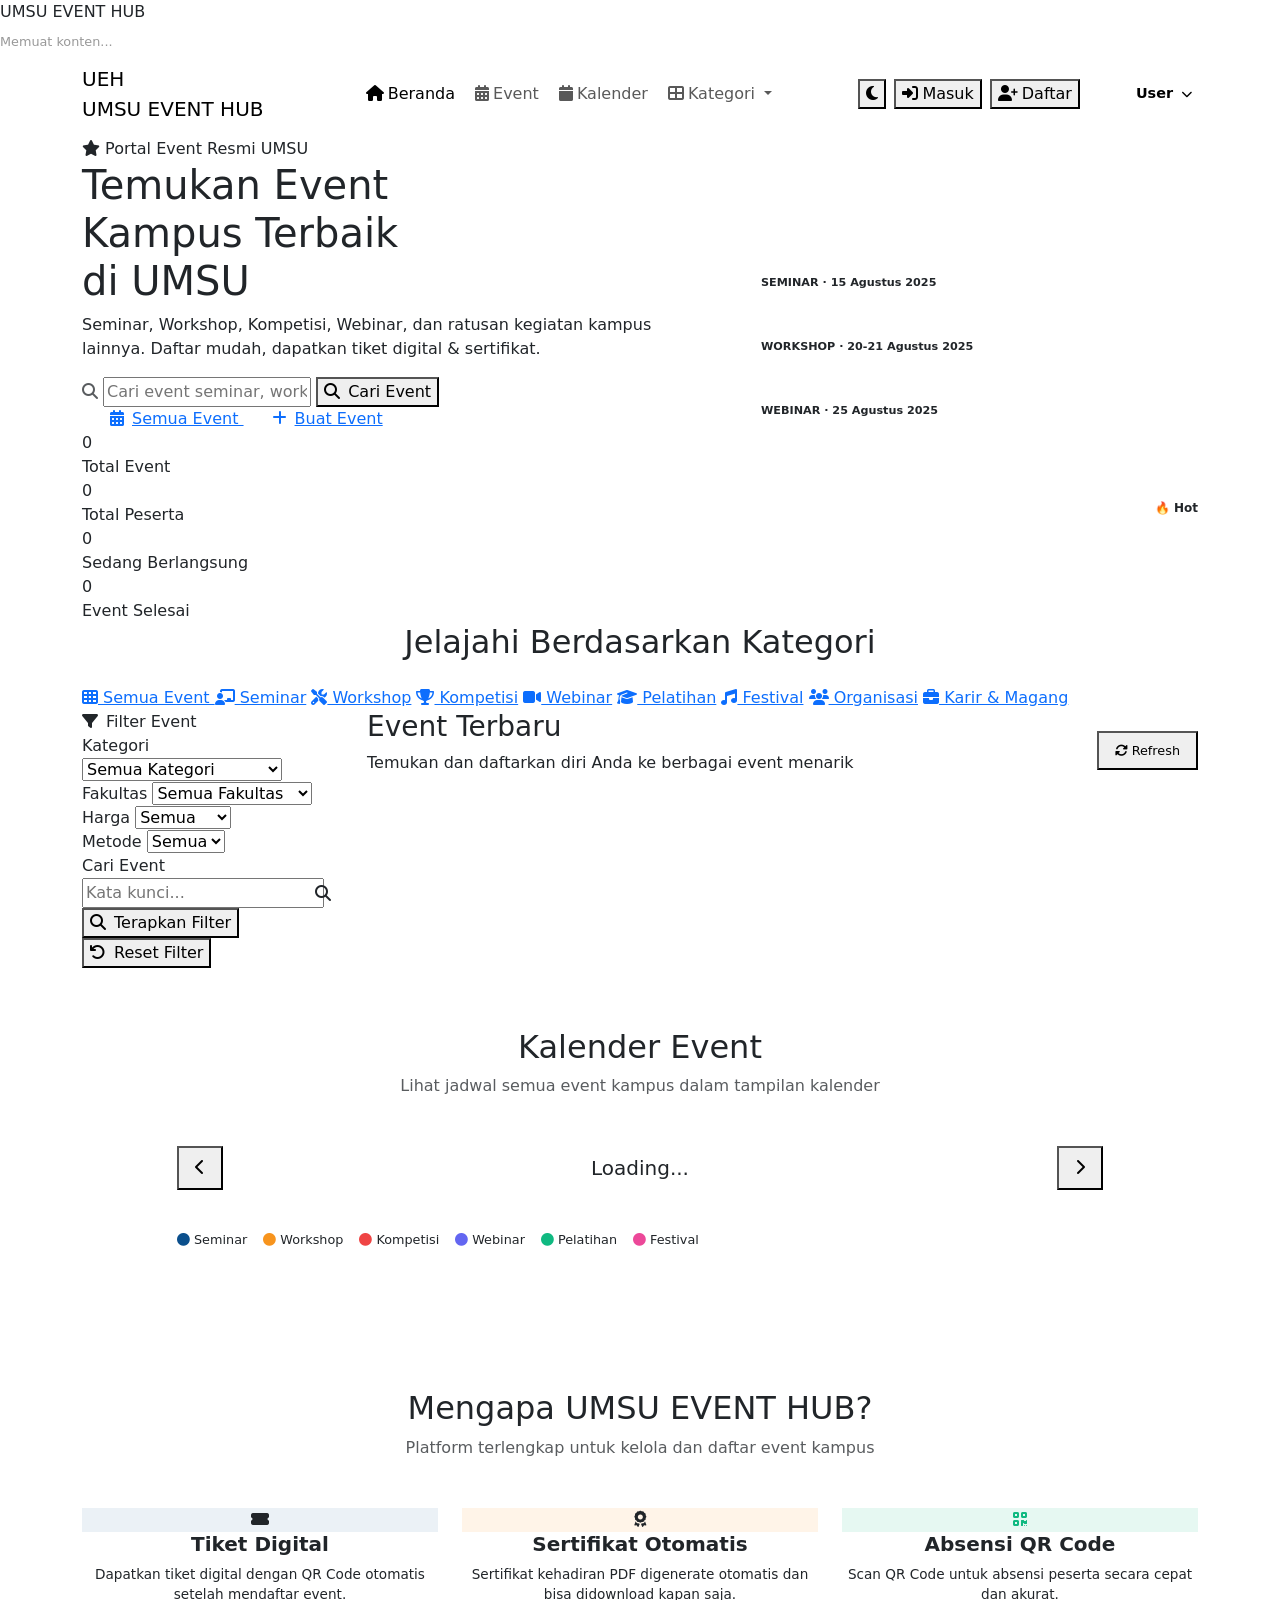
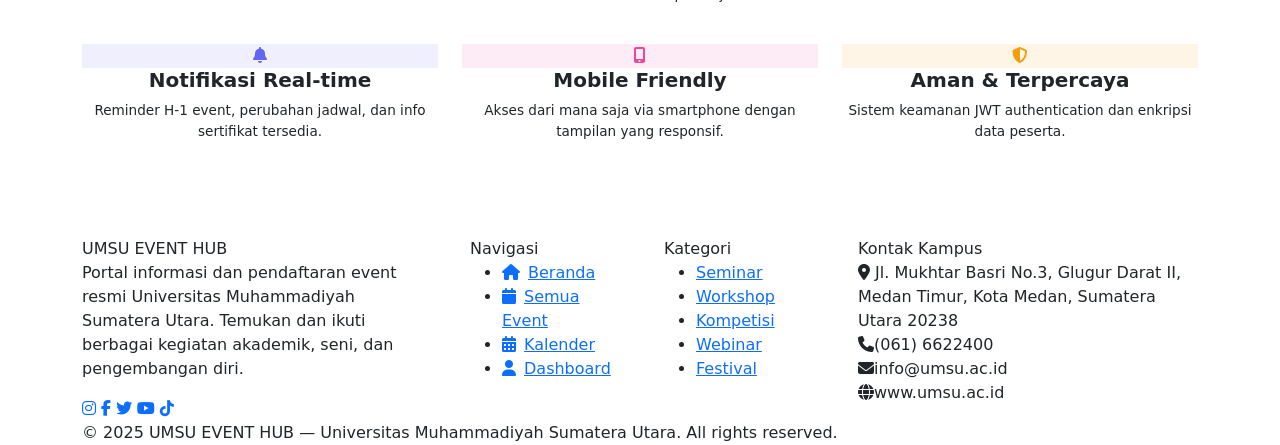
==== index.html @ 9f2eb6a7 "Add files via upload" ====
<!DOCTYPE html>
<html lang="id" data-theme="light">
<head>
  <meta charset="UTF-8">
  <meta name="viewport" content="width=device-width, initial-scale=1.0">
  <title>UMSU EVENT HUB - Portal Informasi Event Kampus UMSU</title>
  <meta name="description" content="Portal informasi dan pendaftaran event kampus Universitas Muhammadiyah Sumatera Utara. Seminar, Workshop, Kompetisi, Webinar, Pelatihan, Festival dan lebih banyak lagi.">
  <meta name="keywords" content="UMSU, event kampus, seminar, workshop, kompetisi, webinar, Medan, Sumatera Utara">
  <meta property="og:title" content="UMSU EVENT HUB">
  <meta property="og:description" content="Portal informasi dan pendaftaran event kampus UMSU">
  <meta property="og:type" content="website">
  
  <!-- Preconnect -->
  <link rel="preconnect" href="https://fonts.googleapis.com">
  <link rel="preconnect" href="https://fonts.gstatic.com" crossorigin>
  <link href="https://fonts.googleapis.com/css2?family=Poppins:wght@300;400;500;600;700;800&display=swap" rel="stylesheet">
  
  <!-- Libraries -->
  <link href="https://cdn.jsdelivr.net/npm/bootstrap@5.3.0/dist/css/bootstrap.min.css" rel="stylesheet">
  <link rel="stylesheet" href="https://cdnjs.cloudflare.com/ajax/libs/font-awesome/6.4.0/css/all.min.css">
  <link href="https://unpkg.com/aos@2.3.1/dist/aos.css" rel="stylesheet">
  
  <!-- Custom CSS -->
  <link rel="stylesheet" href="css/style.css">
</head>
<body>

<!-- Page Loader -->
<div id="page-loader">
  <div class="loader-logo">UMSU <span>EVENT</span> HUB</div>
  <div class="loader-bar"></div>
  <div style="font-size:0.8rem;color:#999;margin-top:8px">Memuat konten...</div>
</div>

<!-- Toast Container -->
<div class="toast-container" id="toast-container"></div>

<!-- ── NAVBAR ──────────────────────────────── -->
<nav class="navbar navbar-expand-lg bg-white">
  <div class="container">
    <a class="navbar-brand" href="index.html">
      <div class="brand-logo">UEH</div>
      <span class="brand-text">UMSU <span>EVENT</span> HUB</span>
    </a>
    
    <button class="navbar-toggler border-0" type="button" data-bs-toggle="collapse" data-bs-target="#navbarMain">
      <i class="fas fa-bars text-navy"></i>
    </button>
    
    <div class="collapse navbar-collapse" id="navbarMain">
      <ul class="navbar-nav mx-auto gap-1">
        <li class="nav-item"><a class="nav-link active" href="index.html"><i class="fas fa-home me-1"></i>Beranda</a></li>
        <li class="nav-item"><a class="nav-link" href="#events-section"><i class="fas fa-calendar-alt me-1"></i>Event</a></li>
        <li class="nav-item"><a class="nav-link" href="#calendar-section"><i class="fas fa-calendar me-1"></i>Kalender</a></li>
        <li class="nav-item dropdown">
          <a class="nav-link dropdown-toggle" href="#" data-bs-toggle="dropdown">
            <i class="fas fa-th-large me-1"></i>Kategori
          </a>
          <ul class="dropdown-menu border-0 shadow-lg" style="border-radius:12px;padding:8px">
            <li><a class="dropdown-item" href="#" onclick="filterByCategory('seminar');return false"><i class="fas fa-chalkboard-teacher me-2 text-navy"></i>Seminar</a></li>
            <li><a class="dropdown-item" href="#" onclick="filterByCategory('workshop');return false"><i class="fas fa-tools me-2 text-orange"></i>Workshop</a></li>
            <li><a class="dropdown-item" href="#" onclick="filterByCategory('kompetisi');return false"><i class="fas fa-trophy me-2 text-danger"></i>Kompetisi</a></li>
            <li><a class="dropdown-item" href="#" onclick="filterByCategory('webinar');return false"><i class="fas fa-video me-2" style="color:#6366f1"></i>Webinar</a></li>
            <li><a class="dropdown-item" href="#" onclick="filterByCategory('pelatihan');return false"><i class="fas fa-graduation-cap me-2 text-success"></i>Pelatihan</a></li>
            <li><a class="dropdown-item" href="#" onclick="filterByCategory('festival');return false"><i class="fas fa-music me-2" style="color:#ec4899"></i>Festival</a></li>
          </ul>
        </li>
      </ul>
      
      <div class="d-flex align-items-center gap-2">
        <!-- Theme Toggle -->
        <button class="theme-toggle" onclick="toggleDarkMode()" title="Toggle Dark Mode">
          <i class="fas fa-moon"></i>
        </button>
        
        <!-- Auth Buttons -->
        <div id="auth-buttons" class="d-flex gap-2">
          <button class="btn-nav-login" id="btn-login-nav" data-bs-toggle="modal" data-bs-target="#loginModal">
            <i class="fas fa-sign-in-alt me-1"></i>Masuk
          </button>
          <button class="btn-nav-register" data-bs-toggle="modal" data-bs-target="#registerModal">
            <i class="fas fa-user-plus me-1"></i>Daftar
          </button>
        </div>
        
        <!-- User Menu -->
        <div id="user-menu" style="display:none" class="d-flex align-items-center gap-2">
          <div class="dropdown">
            <button class="d-flex align-items-center gap-2 border-0 bg-transparent" data-bs-toggle="dropdown" style="cursor:pointer">
              <div style="width:34px;height:34px;border-radius:50%;background:linear-gradient(135deg,var(--navy),var(--orange));color:white;display:flex;align-items:center;justify-content:center;font-weight:700;font-size:0.85rem" id="nav-user-avatar">A</div>
              <span style="font-weight:600;font-size:0.9rem;color:var(--gray-800)" id="nav-user-name">User</span>
              <i class="fas fa-chevron-down" style="font-size:0.7rem;color:var(--gray-400)"></i>
            </button>
            <ul class="dropdown-menu dropdown-menu-end border-0 shadow-lg" style="border-radius:12px;padding:8px;min-width:180px">
              <li><a class="dropdown-item" id="nav-dashboard-link" href="dashboard.html"><i class="fas fa-tachometer-alt me-2 text-navy"></i>Dashboard Saya</a></li>
              <li><a class="dropdown-item" href="dashboard.html#tickets"><i class="fas fa-ticket-alt me-2 text-orange"></i>Tiket Saya</a></li>
              <li><a class="dropdown-item" href="dashboard.html#certificates"><i class="fas fa-award me-2 text-success"></i>Sertifikat</a></li>
              <li><hr class="dropdown-divider"></li>
              <li><a class="dropdown-item text-danger" href="#" onclick="handleLogout();return false"><i class="fas fa-sign-out-alt me-2"></i>Logout</a></li>
            </ul>
          </div>
        </div>
      </div>
    </div>
  </div>
</nav>

<!-- ── HERO SECTION ────────────────────────── -->
<section class="hero-section">
  <div class="hero-shapes">
    <div class="shape shape-1"></div>
    <div class="shape shape-2"></div>
  </div>
  
  <div class="container">
    <div class="row align-items-center g-5">
      <div class="col-lg-7 hero-content" data-aos="fade-right">
        <div class="hero-badge">
          <i class="fas fa-star"></i> Portal Event Resmi UMSU
        </div>
        <h1 class="hero-title">
          Temukan Event<br>Kampus <span class="highlight">Terbaik</span><br>di UMSU
        </h1>
        <p class="hero-subtitle">
          Seminar, Workshop, Kompetisi, Webinar, dan ratusan kegiatan kampus lainnya. 
          Daftar mudah, dapatkan tiket digital & sertifikat.
        </p>
        
        <!-- Search Bar -->
        <div class="search-hero">
          <i class="fas fa-search text-muted"></i>
          <input type="text" id="hero-search-input" placeholder="Cari event seminar, workshop, kompetisi...">
          <button id="hero-search-btn"><i class="fas fa-search me-2"></i>Cari Event</button>
        </div>
        
        <div class="hero-cta">
          <a href="#events-section" class="btn-orange" style="border-radius:50px;padding:12px 28px">
            <i class="fas fa-calendar-alt me-2"></i>Semua Event
          </a>
          <a href="#" class="btn-hero-outline" data-bs-toggle="modal" data-bs-target="#registerModal">
            <i class="fas fa-plus me-2"></i>Buat Event
          </a>
        </div>

        <!-- Stats -->
        <div class="hero-stats">
          <div class="stat-item">
            <div class="stat-num" id="stat-total">0</div>
            <div class="stat-label">Total Event</div>
          </div>
          <div class="stat-item">
            <div class="stat-num" id="stat-peserta">0</div>
            <div class="stat-label">Total Peserta</div>
          </div>
          <div class="stat-item">
            <div class="stat-num" id="stat-berlangsung">0</div>
            <div class="stat-label">Sedang Berlangsung</div>
          </div>
          <div class="stat-item">
            <div class="stat-num" id="stat-selesai">0</div>
            <div class="stat-label">Event Selesai</div>
          </div>
        </div>
      </div>
      
      <div class="col-lg-5" data-aos="fade-left" data-aos-delay="200">
        <div class="hero-visual">
          <div class="hero-card">
            <div style="font-size:0.8rem;font-weight:700;color:rgba(255,255,255,0.6);text-transform:uppercase;letter-spacing:1px;margin-bottom:12px">
              <i class="fas fa-bolt me-2" style="color:var(--orange)"></i>Event Terbaru
            </div>
            <div class="hero-event-preview" onclick="openEventDetail(1)">
              <div style="font-size:0.7rem;color:var(--orange-light);font-weight:700">SEMINAR · 15 Agustus 2025</div>
              <div style="font-size:0.9rem;font-weight:700;color:white;margin:4px 0">Seminar Nasional Kecerdasan Buatan</div>
              <div style="font-size:0.75rem;color:rgba(255,255,255,0.5)"><i class="fas fa-map-marker-alt me-1"></i>Aula Rektorat UMSU · GRATIS</div>
            </div>
            <div class="hero-event-preview" onclick="openEventDetail(2)">
              <div style="font-size:0.7rem;color:var(--orange-light);font-weight:700">WORKSHOP · 20-21 Agustus 2025</div>
              <div style="font-size:0.9rem;font-weight:700;color:white;margin:4px 0">Workshop Full Stack Web Development</div>
              <div style="font-size:0.75rem;color:rgba(255,255,255,0.5)"><i class="fas fa-map-marker-alt me-1"></i>Lab Komputer Teknik · Rp 150.000</div>
            </div>
            <div class="hero-event-preview" onclick="openEventDetail(3)">
              <div style="font-size:0.7rem;color:var(--orange-light);font-weight:700">WEBINAR · 25 Agustus 2025</div>
              <div style="font-size:0.9rem;font-weight:700;color:white;margin:4px 0">Webinar Peluang Karir di Era Digital</div>
              <div style="font-size:0.75rem;color:rgba(255,255,255,0.5)"><i class="fas fa-wifi me-1"></i>Online via Zoom · GRATIS</div>
            </div>
            <div style="margin-top:16px;padding-top:14px;border-top:1px solid rgba(255,255,255,0.1);display:flex;justify-content:space-between;align-items:center">
              <span style="font-size:0.75rem;color:rgba(255,255,255,0.5)">247 peserta mendaftar minggu ini</span>
              <span style="font-size:0.75rem;color:var(--orange);font-weight:700">🔥 Hot</span>
            </div>
          </div>
        </div>
      </div>
    </div>
  </div>
</section>

<!-- ── CATEGORY PILLS ──────────────────────── -->
<section class="category-section">
  <div class="container">
    <div class="text-center mb-4" data-aos="fade-up">
      <h2 class="section-title">Jelajahi Berdasarkan <span>Kategori</span></h2>
    </div>
    <div class="category-pills" data-aos="fade-up" data-aos-delay="100">
      <a href="#" class="cat-pill active" onclick="filterByCategory('');this.parentElement.querySelectorAll('.cat-pill').forEach(p=>p.classList.remove('active'));this.classList.add('active');return false">
        <i class="fas fa-th"></i> Semua Event
      </a>
      <a href="#" class="cat-pill" onclick="filterByCategory('seminar');return false"><i class="fas fa-chalkboard-teacher"></i> Seminar</a>
      <a href="#" class="cat-pill" onclick="filterByCategory('workshop');return false"><i class="fas fa-tools"></i> Workshop</a>
      <a href="#" class="cat-pill" onclick="filterByCategory('kompetisi');return false"><i class="fas fa-trophy"></i> Kompetisi</a>
      <a href="#" class="cat-pill" onclick="filterByCategory('webinar');return false"><i class="fas fa-video"></i> Webinar</a>
      <a href="#" class="cat-pill" onclick="filterByCategory('pelatihan');return false"><i class="fas fa-graduation-cap"></i> Pelatihan</a>
      <a href="#" class="cat-pill" onclick="filterByCategory('festival');return false"><i class="fas fa-music"></i> Festival</a>
      <a href="#" class="cat-pill" onclick="filterByCategory('organisasi');return false"><i class="fas fa-users"></i> Organisasi</a>
      <a href="#" class="cat-pill" onclick="filterByCategory('karir');return false"><i class="fas fa-briefcase"></i> Karir & Magang</a>
    </div>
  </div>
</section>

<!-- ── EVENTS SECTION ──────────────────────── -->
<section class="events-section" id="events-section">
  <div class="container">
    <div class="row g-4">
      <!-- Sidebar Filter -->
      <div class="col-lg-3">
        <div class="filter-panel" data-aos="fade-right">
          <div class="filter-title"><i class="fas fa-filter me-2"></i>Filter Event</div>
          
          <div class="filter-group">
            <label>Kategori</label>
            <select id="filter-category">
              <option value="">Semua Kategori</option>
              <option value="seminar">Seminar</option>
              <option value="workshop">Workshop</option>
              <option value="kompetisi">Kompetisi</option>
              <option value="webinar">Webinar</option>
              <option value="pelatihan">Pelatihan</option>
              <option value="festival">Festival</option>
              <option value="organisasi">Organisasi Mahasiswa</option>
              <option value="karir">Karir & Magang</option>
            </select>
          </div>
          
          <div class="filter-group">
            <label>Fakultas</label>
            <select id="filter-faculty">
              <option value="">Semua Fakultas</option>
              <option value="Teknik">Teknik</option>
              <option value="Ekonomi">Ekonomi & Bisnis</option>
              <option value="Hukum">Hukum</option>
              <option value="FISIP">FISIP</option>
              <option value="FAI">FAI</option>
              <option value="Pertanian">Pertanian</option>
              <option value="Kedokteran">Kedokteran</option>
              <option value="Semua Fakultas">Semua Fakultas</option>
            </select>
          </div>
          
          <div class="filter-group">
            <label>Harga</label>
            <select id="filter-price">
              <option value="">Semua</option>
              <option value="free">Gratis</option>
              <option value="paid">Berbayar</option>
            </select>
          </div>
          
          <div class="filter-group">
            <label>Metode</label>
            <select id="filter-online">
              <option value="">Semua</option>
              <option value="0">Offline</option>
              <option value="1">Online</option>
            </select>
          </div>
          
          <div class="filter-group">
            <label>Cari Event</label>
            <div style="position:relative">
              <input type="text" id="search-input" class="form-control-custom" placeholder="Kata kunci..." style="padding-right:36px">
              <i class="fas fa-search" style="position:absolute;right:12px;top:50%;transform:translateY(-50%);color:var(--gray-400)"></i>
            </div>
          </div>
          
          <button class="btn-filter-apply" onclick="applyFilters()">
            <i class="fas fa-search me-2"></i>Terapkan Filter
          </button>
          <button class="btn-filter-reset" onclick="resetFilters()">
            <i class="fas fa-undo me-2"></i>Reset Filter
          </button>
        </div>
      </div>
      
      <!-- Events Grid -->
      <div class="col-lg-9">
        <div class="d-flex justify-content-between align-items-center mb-4">
          <div>
            <h3 class="section-title">Event <span>Terbaru</span></h3>
            <p class="section-subtitle">Temukan dan daftarkan diri Anda ke berbagai event menarik</p>
          </div>
          <div class="d-flex gap-2">
            <button class="btn-navy" style="padding:8px 16px;font-size:0.8rem" onclick="loadEvents()">
              <i class="fas fa-sync-alt me-1"></i>Refresh
            </button>
          </div>
        </div>
        
        <!-- Loading -->
        <div id="events-loading" style="display:none;text-align:center;padding:40px">
          <i class="fas fa-spinner fa-spin fa-2x text-navy"></i>
          <p class="mt-2 text-muted">Memuat event...</p>
        </div>
        
        <!-- Empty State -->
        <div id="events-empty" style="display:none;text-align:center;padding:60px 20px">
          <i class="fas fa-calendar-times fa-3x text-muted mb-3"></i>
          <h5 class="text-muted">Tidak ada event ditemukan</h5>
          <p class="text-muted">Coba ubah filter atau kata kunci pencarian Anda</p>
          <button class="btn-orange" onclick="resetFilters()">Reset Filter</button>
        </div>
        
        <!-- Grid -->
        <div class="row" id="events-grid"></div>
      </div>
    </div>
  </div>
</section>

<!-- ── CALENDAR SECTION ────────────────────── -->
<section class="calendar-section" id="calendar-section" style="background:var(--white);padding:60px 0">
  <div class="container">
    <div class="text-center mb-5" data-aos="fade-up">
      <h2 class="section-title">Kalender <span>Event</span></h2>
      <p class="text-muted">Lihat jadwal semua event kampus dalam tampilan kalender</p>
    </div>
    
    <div class="row justify-content-center" data-aos="fade-up">
      <div class="col-lg-10">
        <div class="dash-card">
          <!-- Calendar Header -->
          <div class="d-flex justify-content-between align-items-center mb-4">
            <button class="btn-navy" style="padding:8px 16px" onclick="calMonth--;if(calMonth<0){calMonth=11;calYear--;}renderCalendar()">
              <i class="fas fa-chevron-left"></i>
            </button>
            <h5 class="mb-0 fw-700 text-navy" id="calendar-month-title">Loading...</h5>
            <button class="btn-navy" style="padding:8px 16px" onclick="calMonth++;if(calMonth>11){calMonth=0;calYear++;}renderCalendar()">
              <i class="fas fa-chevron-right"></i>
            </button>
          </div>
          <div class="calendar-grid" id="calendar-grid"></div>
          
          <!-- Legend -->
          <div class="d-flex gap-3 flex-wrap mt-4 pt-3" style="border-top:1px solid var(--gray-200)">
            <span style="font-size:0.8rem;color:var(--gray-400)"><i class="fas fa-circle me-1" style="color:#0B4F8C"></i>Seminar</span>
            <span style="font-size:0.8rem;color:var(--gray-400)"><i class="fas fa-circle me-1" style="color:#F7941D"></i>Workshop</span>
            <span style="font-size:0.8rem;color:var(--gray-400)"><i class="fas fa-circle me-1" style="color:#ef4444"></i>Kompetisi</span>
            <span style="font-size:0.8rem;color:var(--gray-400)"><i class="fas fa-circle me-1" style="color:#6366f1"></i>Webinar</span>
            <span style="font-size:0.8rem;color:var(--gray-400)"><i class="fas fa-circle me-1" style="color:#10b981"></i>Pelatihan</span>
            <span style="font-size:0.8rem;color:var(--gray-400)"><i class="fas fa-circle me-1" style="color:#ec4899"></i>Festival</span>
          </div>
        </div>
      </div>
    </div>
  </div>
</section>

<!-- ── WHY UMSU EVENT HUB ──────────────────── -->
<section style="padding:80px 0;background:var(--off-white)">
  <div class="container">
    <div class="text-center mb-5" data-aos="fade-up">
      <h2 class="section-title">Mengapa <span>UMSU EVENT HUB</span>?</h2>
      <p class="text-muted">Platform terlengkap untuk kelola dan daftar event kampus</p>
    </div>
    <div class="row g-4">
      <div class="col-lg-4 col-md-6" data-aos="fade-up" data-aos-delay="0">
        <div class="stat-card text-center">
          <div class="icon" style="background:rgba(11,79,140,0.08);color:var(--navy)"><i class="fas fa-ticket-alt"></i></div>
          <h5 style="font-weight:700;color:var(--navy)">Tiket Digital</h5>
          <p style="font-size:0.85rem;color:var(--gray-400)">Dapatkan tiket digital dengan QR Code otomatis setelah mendaftar event.</p>
        </div>
      </div>
      <div class="col-lg-4 col-md-6" data-aos="fade-up" data-aos-delay="100">
        <div class="stat-card text-center">
          <div class="icon" style="background:rgba(247,148,29,0.1);color:var(--orange)"><i class="fas fa-award"></i></div>
          <h5 style="font-weight:700;color:var(--navy)">Sertifikat Otomatis</h5>
          <p style="font-size:0.85rem;color:var(--gray-400)">Sertifikat kehadiran PDF digenerate otomatis dan bisa didownload kapan saja.</p>
        </div>
      </div>
      <div class="col-lg-4 col-md-6" data-aos="fade-up" data-aos-delay="200">
        <div class="stat-card text-center">
          <div class="icon" style="background:rgba(16,185,129,0.1);color:#10b981"><i class="fas fa-qrcode"></i></div>
          <h5 style="font-weight:700;color:var(--navy)">Absensi QR Code</h5>
          <p style="font-size:0.85rem;color:var(--gray-400)">Scan QR Code untuk absensi peserta secara cepat dan akurat.</p>
        </div>
      </div>
      <div class="col-lg-4 col-md-6" data-aos="fade-up" data-aos-delay="0">
        <div class="stat-card text-center">
          <div class="icon" style="background:rgba(99,102,241,0.1);color:#6366f1"><i class="fas fa-bell"></i></div>
          <h5 style="font-weight:700;color:var(--navy)">Notifikasi Real-time</h5>
          <p style="font-size:0.85rem;color:var(--gray-400)">Reminder H-1 event, perubahan jadwal, dan info sertifikat tersedia.</p>
        </div>
      </div>
      <div class="col-lg-4 col-md-6" data-aos="fade-up" data-aos-delay="100">
        <div class="stat-card text-center">
          <div class="icon" style="background:rgba(236,72,153,0.1);color:#ec4899"><i class="fas fa-mobile-alt"></i></div>
          <h5 style="font-weight:700;color:var(--navy)">Mobile Friendly</h5>
          <p style="font-size:0.85rem;color:var(--gray-400)">Akses dari mana saja via smartphone dengan tampilan yang responsif.</p>
        </div>
      </div>
      <div class="col-lg-4 col-md-6" data-aos="fade-up" data-aos-delay="200">
        <div class="stat-card text-center">
          <div class="icon" style="background:rgba(245,158,11,0.1);color:#f59e0b"><i class="fas fa-shield-alt"></i></div>
          <h5 style="font-weight:700;color:var(--navy)">Aman & Terpercaya</h5>
          <p style="font-size:0.85rem;color:var(--gray-400)">Sistem keamanan JWT authentication dan enkripsi data peserta.</p>
        </div>
      </div>
    </div>
  </div>
</section>

<!-- ── FOOTER ──────────────────────────────── -->
<footer>
  <div class="container">
    <div class="row g-5">
      <div class="col-lg-4">
        <div class="footer-brand">UMSU <span>EVENT</span> HUB</div>
        <p class="footer-desc">Portal informasi dan pendaftaran event resmi Universitas Muhammadiyah Sumatera Utara. Temukan dan ikuti berbagai kegiatan akademik, seni, dan pengembangan diri.</p>
        <div class="footer-socials">
          <a href="#" class="footer-social-btn"><i class="fab fa-instagram"></i></a>
          <a href="#" class="footer-social-btn"><i class="fab fa-facebook-f"></i></a>
          <a href="#" class="footer-social-btn"><i class="fab fa-twitter"></i></a>
          <a href="#" class="footer-social-btn"><i class="fab fa-youtube"></i></a>
          <a href="#" class="footer-social-btn"><i class="fab fa-tiktok"></i></a>
        </div>
      </div>
      <div class="col-lg-2 col-md-4">
        <div class="footer-title">Navigasi</div>
        <ul class="footer-links">
          <li><a href="index.html"><i class="fas fa-home me-2"></i>Beranda</a></li>
          <li><a href="#events-section"><i class="fas fa-calendar me-2"></i>Semua Event</a></li>
          <li><a href="#calendar-section"><i class="fas fa-calendar-alt me-2"></i>Kalender</a></li>
          <li><a href="dashboard.html"><i class="fas fa-user me-2"></i>Dashboard</a></li>
        </ul>
      </div>
      <div class="col-lg-2 col-md-4">
        <div class="footer-title">Kategori</div>
        <ul class="footer-links">
          <li><a href="#" onclick="filterByCategory('seminar');return false">Seminar</a></li>
          <li><a href="#" onclick="filterByCategory('workshop');return false">Workshop</a></li>
          <li><a href="#" onclick="filterByCategory('kompetisi');return false">Kompetisi</a></li>
          <li><a href="#" onclick="filterByCategory('webinar');return false">Webinar</a></li>
          <li><a href="#" onclick="filterByCategory('festival');return false">Festival</a></li>
        </ul>
      </div>
      <div class="col-lg-4 col-md-4">
        <div class="footer-title">Kontak Kampus</div>
        <div class="footer-contact">
          <div class="footer-contact-item">
            <i class="fas fa-map-marker-alt"></i>
            <span>Jl. Mukhtar Basri No.3, Glugur Darat II, Medan Timur, Kota Medan, Sumatera Utara 20238</span>
          </div>
          <div class="footer-contact-item">
            <i class="fas fa-phone"></i><span>(061) 6622400</span>
          </div>
          <div class="footer-contact-item">
            <i class="fas fa-envelope"></i><span>info@umsu.ac.id</span>
          </div>
          <div class="footer-contact-item">
            <i class="fas fa-globe"></i><span>www.umsu.ac.id</span>
          </div>
        </div>
      </div>
    </div>
  </div>
  <div class="footer-bottom">
    <div class="container">
      <span>© 2025 UMSU EVENT HUB — Universitas Muhammadiyah Sumatera Utara. All rights reserved.</span>
    </div>
  </div>
</footer>

<!-- ── MODALS ──────────────────────────────── -->

<!-- Login Modal -->
<div class="modal fade" id="loginModal" tabindex="-1">
  <div class="modal-dialog modal-dialog-centered">
    <div class="modal-content">
      <div class="modal-header" style="background:linear-gradient(135deg,var(--navy),var(--navy-dark));border-radius:20px 20px 0 0;padding:20px 24px">
        <div>
          <h5 class="modal-title fw-bold text-white mb-0"><i class="fas fa-sign-in-alt me-2"></i>Masuk ke Akun</h5>
          <p class="text-white mb-0" style="font-size:0.8rem;opacity:0.7">UMSU EVENT HUB</p>
        </div>
        <button type="button" class="btn-close btn-close-white" data-bs-dismiss="modal"></button>
      </div>
      <div class="modal-body p-4">
        <div id="loginAlert" class="alert alert-danger d-none py-2 px-3" style="border-radius:8px;font-size:0.85rem"></div>
        <form id="loginForm">
          <div class="mb-3">
            <label class="form-label-custom">Email / NPM</label>
            <div style="position:relative">
              <i class="fas fa-user" style="position:absolute;left:14px;top:50%;transform:translateY(-50%);color:var(--gray-400)"></i>
              <input type="text" id="loginEmail" class="form-control-custom" style="padding-left:40px" placeholder="Masukkan email atau NPM Anda" required>
            </div>
          </div>
          <div class="mb-4">
            <label class="form-label-custom">Password</label>
            <div style="position:relative">
              <i class="fas fa-lock" style="position:absolute;left:14px;top:50%;transform:translateY(-50%);color:var(--gray-400)"></i>
              <input type="password" id="loginPassword" class="form-control-custom" style="padding-left:40px" placeholder="Masukkan password Anda" required>
            </div>
          </div>
          <button type="submit" class="btn-submit"><i class="fas fa-sign-in-alt me-2"></i>Masuk</button>
          <p class="text-center mt-3 mb-0" style="font-size:0.85rem;color:var(--gray-400)">
            Belum punya akun? <a href="#" class="fw-bold text-navy text-decoration-none" data-bs-toggle="modal" data-bs-target="#registerModal" data-bs-dismiss="modal">Daftar sekarang</a>
          </p>
          <p class="text-center mt-2 mb-0" style="font-size:0.75rem;color:var(--gray-400)">
            Demo: admin@umsu.ac.id / admin123 atau email apa saja / password123
          </p>
        </form>
      </div>
    </div>
  </div>
</div>

<!-- Register Modal -->
<div class="modal fade" id="registerModal" tabindex="-1">
  <div class="modal-dialog modal-dialog-centered modal-lg">
    <div class="modal-content">
      <div class="modal-header" style="background:linear-gradient(135deg,var(--orange),var(--orange-dark));border-radius:20px 20px 0 0;padding:20px 24px">
        <div>
          <h5 class="modal-title fw-bold text-white mb-0"><i class="fas fa-user-plus me-2"></i>Daftar Akun Baru</h5>
          <p class="text-white mb-0" style="font-size:0.8rem;opacity:0.7">Bergabung dengan UMSU EVENT HUB</p>
        </div>
        <button type="button" class="btn-close btn-close-white" data-bs-dismiss="modal"></button>
      </div>
      <div class="modal-body p-4">
        <form id="registerForm">
          <div class="row g-3">
            <div class="col-md-6">
              <label class="form-label-custom">Nama Lengkap *</label>
              <input type="text" id="regName" class="form-control-custom" placeholder="Nama lengkap sesuai KTP" required>
            </div>
            <div class="col-md-6">
              <label class="form-label-custom">NPM</label>
              <input type="text" id="regNpm" class="form-control-custom" placeholder="Nomor Pokok Mahasiswa">
            </div>
            <div class="col-md-6">
              <label class="form-label-custom">Email *</label>
              <input type="email" id="regEmail" class="form-control-custom" placeholder="email@student.umsu.ac.id" required>
            </div>
            <div class="col-md-6">
              <label class="form-label-custom">Nomor HP</label>
              <input type="tel" id="regPhone" class="form-control-custom" placeholder="08xxxxxxxxxx">
            </div>
            <div class="col-md-6">
              <label class="form-label-custom">Fakultas</label>
              <select id="regFaculty" class="form-control-custom">
                <option value="">Pilih Fakultas</option>
                <option>Teknik</option><option>Ekonomi</option><option>Hukum</option>
                <option>FISIP</option><option>FAI</option><option>Pertanian</option><option>Kedokteran</option>
              </select>
            </div>
            <div class="col-md-6">
              <label class="form-label-custom">Password *</label>
              <input type="password" id="regPassword" class="form-control-custom" placeholder="Min. 6 karakter" required>
            </div>
          </div>
          <button type="submit" class="btn-submit mt-4" style="background:linear-gradient(135deg,var(--orange),var(--orange-dark))">
            <i class="fas fa-user-plus me-2"></i>Daftar Sekarang
          </button>
          <p class="text-center mt-3 mb-0" style="font-size:0.85rem;color:var(--gray-400)">
            Sudah punya akun? <a href="#" class="fw-bold text-navy text-decoration-none" data-bs-toggle="modal" data-bs-target="#loginModal" data-bs-dismiss="modal">Masuk di sini</a>
          </p>
        </form>
      </div>
    </div>
  </div>
</div>

<!-- Event Detail Modal -->
<div class="modal fade" id="eventDetailModal" tabindex="-1">
  <div class="modal-dialog modal-dialog-centered modal-lg modal-dialog-scrollable">
    <div class="modal-content">
      <div class="modal-header-custom">
        <h5 class="fw-bold mb-0"><i class="fas fa-calendar-alt me-2"></i>Detail Event</h5>
        <button type="button" class="btn-close btn-close-white" data-bs-dismiss="modal"></button>
      </div>
      <div class="modal-body p-4">
        <div class="modal-event-body"></div>
      </div>
      <div class="modal-footer border-0 p-4 pt-0">
        <button type="button" class="btn btn-light" data-bs-dismiss="modal">Tutup</button>
        <button type="button" class="btn-submit" id="btn-register-event" style="width:auto">
          <i class="fas fa-user-plus me-2"></i>Daftar Sekarang
        </button>
      </div>
    </div>
  </div>
</div>

<!-- Registration Modal -->
<div class="modal fade" id="registrationModal" tabindex="-1">
  <div class="modal-dialog modal-dialog-centered">
    <div class="modal-content">
      <div class="modal-header" style="background:linear-gradient(135deg,var(--navy),var(--navy-dark));border-radius:20px 20px 0 0;padding:20px 24px">
        <div>
          <h5 class="modal-title fw-bold text-white mb-0"><i class="fas fa-user-plus me-2"></i>Form Pendaftaran</h5>
          <p class="text-white mb-0" style="font-size:0.8rem;opacity:0.7" id="reg-event-title">Event UMSU</p>
        </div>
        <button type="button" class="btn-close btn-close-white" data-bs-dismiss="modal"></button>
      </div>
      <div class="modal-body p-4">
        <form id="registrationForm">
          <input type="hidden" id="reg-event-id">
          <div class="mb-3">
            <label class="form-label-custom">Nama Lengkap *</label>
            <input type="text" id="reg-name" class="form-control-custom" required>
          </div>
          <div class="mb-3">
            <label class="form-label-custom">NPM</label>
            <input type="text" id="reg-npm" class="form-control-custom" placeholder="Nomor Pokok Mahasiswa">
          </div>
          <div class="mb-3">
            <label class="form-label-custom">Fakultas</label>
            <select id="reg-faculty" class="form-control-custom">
              <option value="">Pilih Fakultas</option>
              <option>Teknik</option><option>Ekonomi</option><option>Hukum</option>
              <option>FISIP</option><option>FAI</option><option>Pertanian</option><option>Kedokteran</option>
            </select>
          </div>
          <div class="mb-3">
            <label class="form-label-custom">Email *</label>
            <input type="email" id="reg-email" class="form-control-custom" required>
          </div>
          <div class="mb-4">
            <label class="form-label-custom">Nomor HP</label>
            <input type="tel" id="reg-phone" class="form-control-custom" placeholder="08xxxxxxxxxx">
          </div>
          <button type="submit" class="btn-submit"><i class="fas fa-user-plus me-2"></i>Daftar Sekarang</button>
        </form>
      </div>
    </div>
  </div>
</div>

<!-- Ticket Modal -->
<div class="modal fade" id="ticketModal" tabindex="-1">
  <div class="modal-dialog modal-dialog-centered">
    <div class="modal-content" style="background:var(--off-white)">
      <div class="modal-header border-0 pb-0">
        <h5 class="fw-bold text-navy"><i class="fas fa-ticket-alt me-2 text-orange"></i>Tiket Digital Anda</h5>
        <button type="button" class="btn-close" data-bs-dismiss="modal"></button>
      </div>
      <div class="modal-body p-4">
        <div class="ticket-content"></div>
        <div class="d-flex gap-2 mt-3">
          <button class="btn-navy w-100" onclick="window.print()"><i class="fas fa-print me-2"></i>Print Tiket</button>
          <button class="btn-orange w-100" data-bs-dismiss="modal"><i class="fas fa-check me-2"></i>Selesai</button>
        </div>
      </div>
    </div>
  </div>
</div>

<!-- Libraries -->
<script src="https://cdn.jsdelivr.net/npm/bootstrap@5.3.0/dist/js/bootstrap.bundle.min.js"></script>
<script src="https://unpkg.com/aos@2.3.1/dist/aos.js"></script>
<script>
  AOS.init({ once: true, offset: 60, duration: 700 });
</script>
<script src="js/main.js"></script>
</body>
</html>
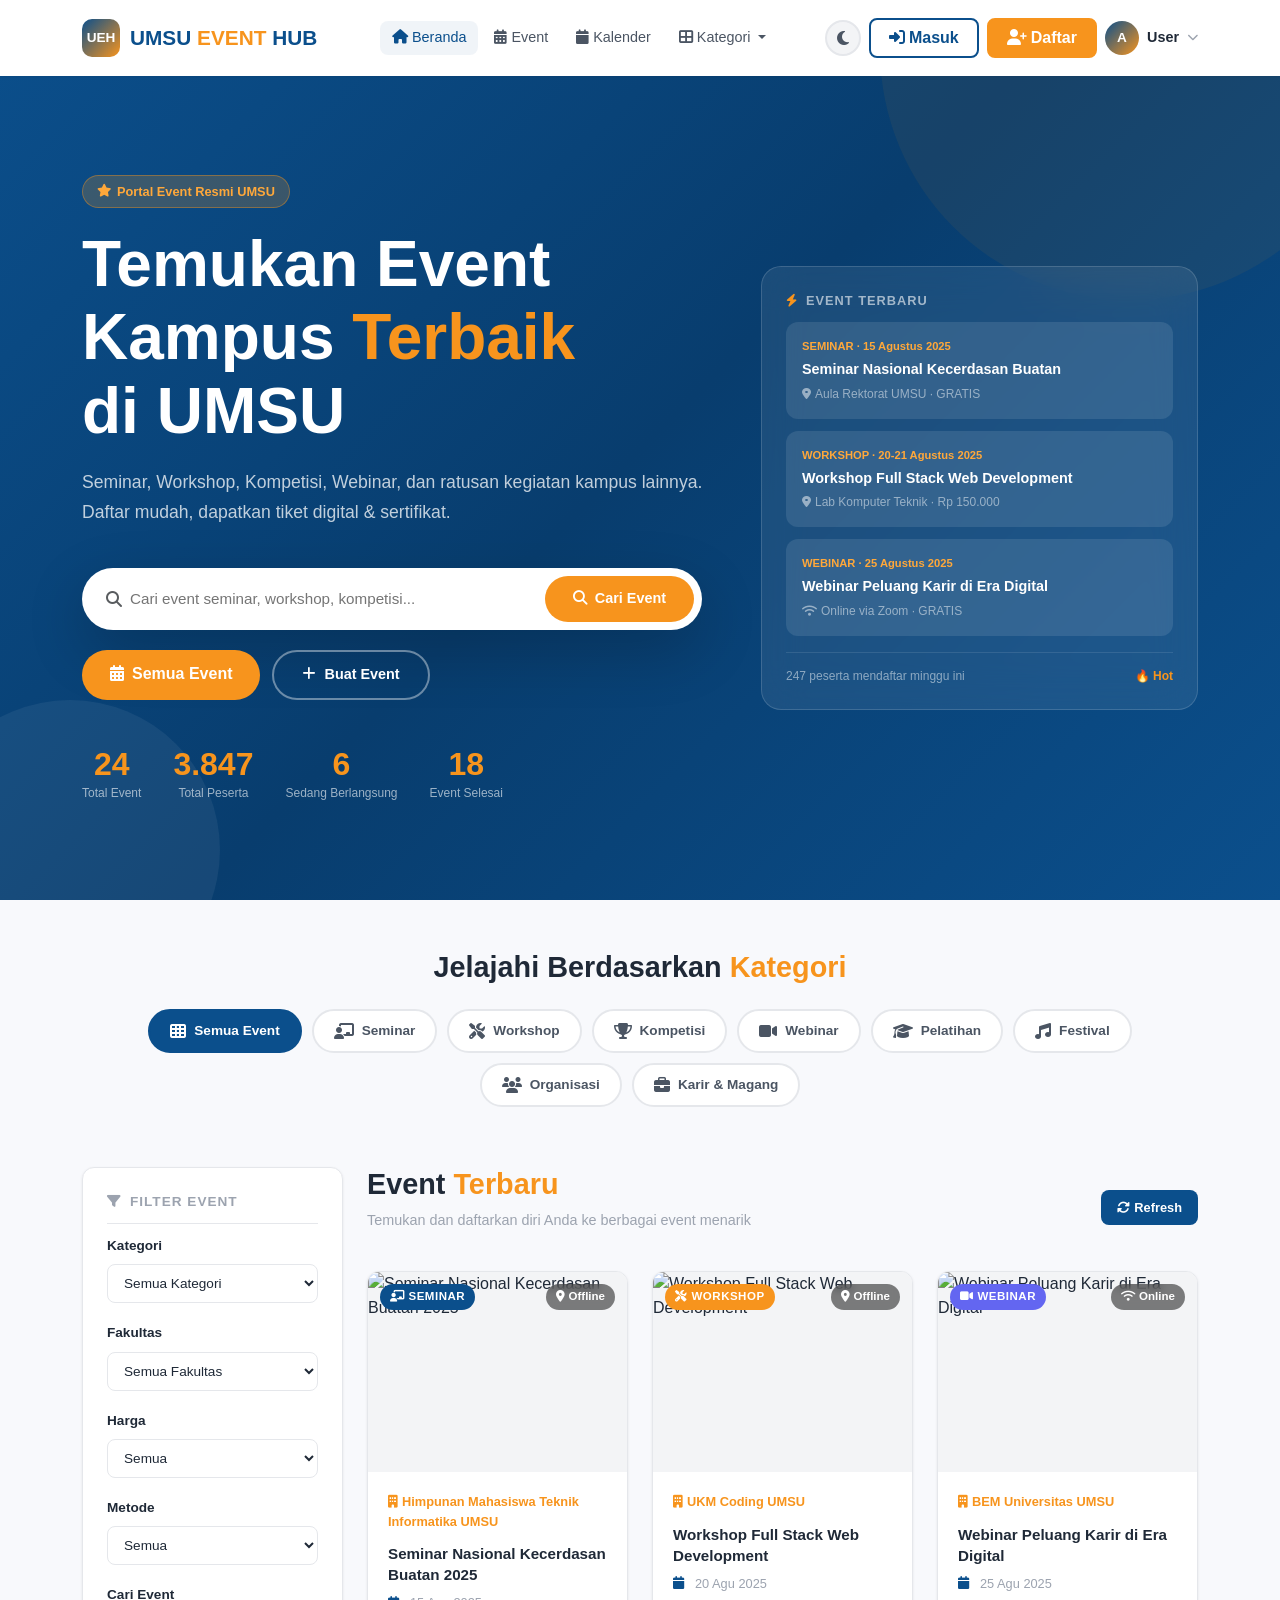
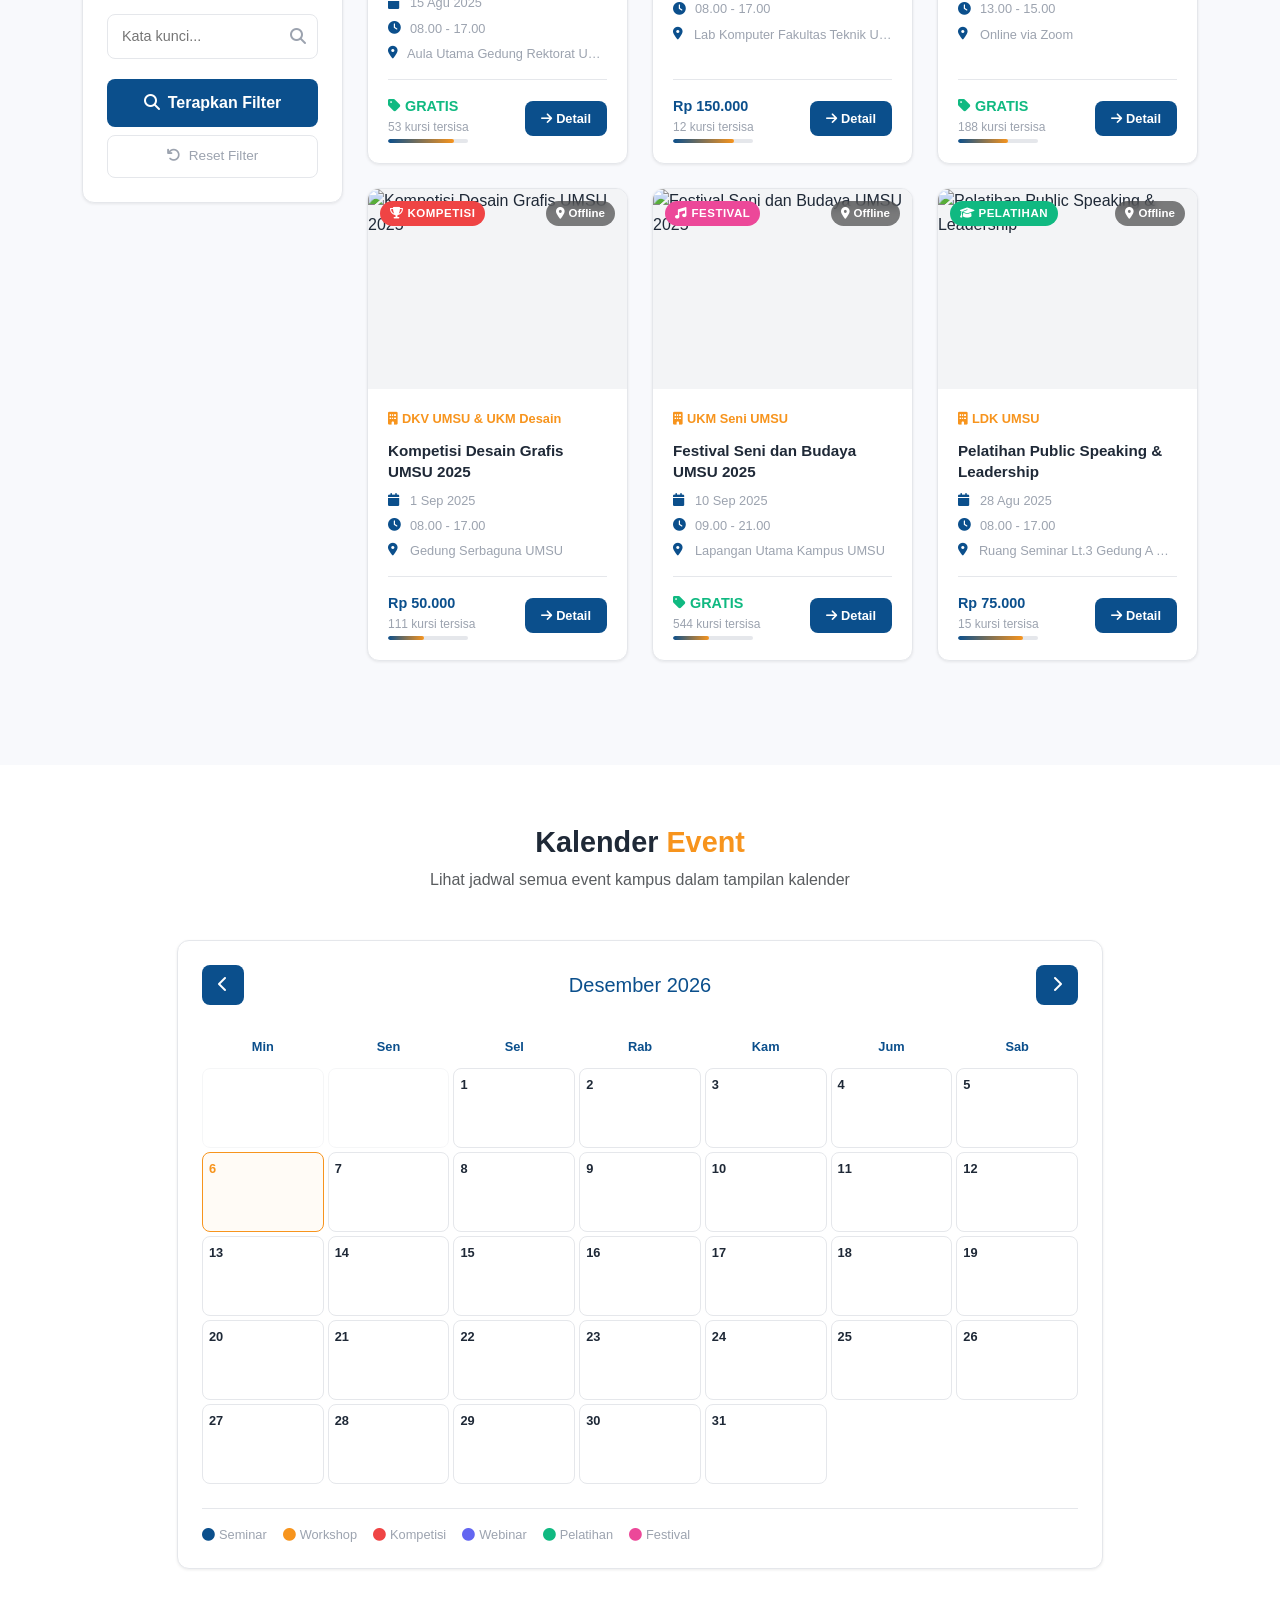
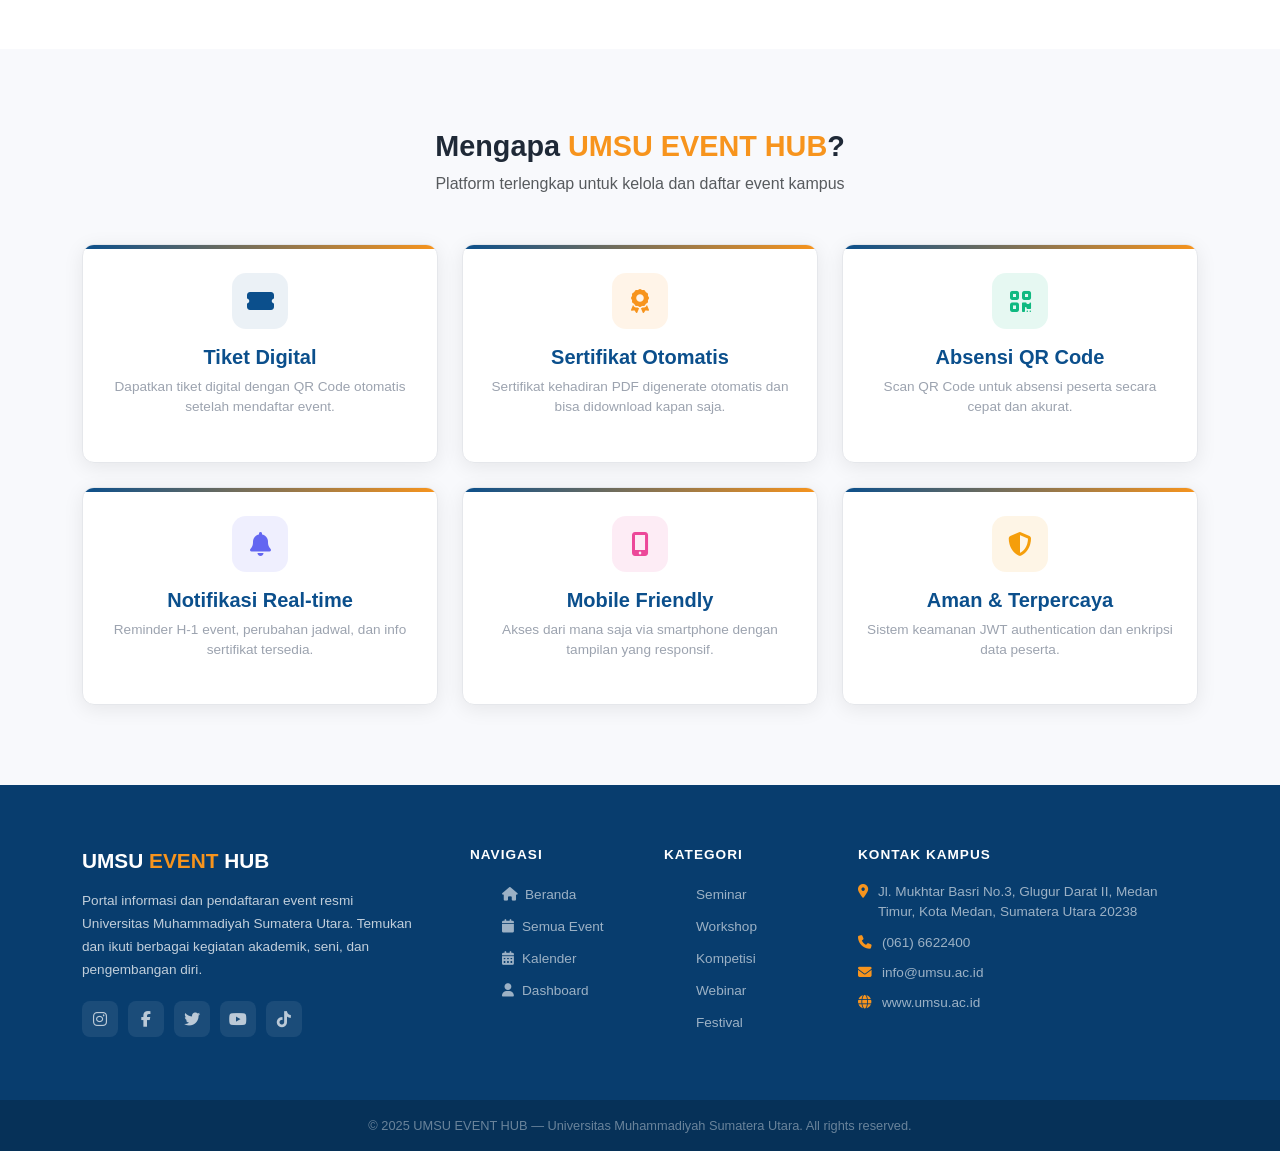
==== commit 0735a121: "Create index.html" ====
--- a/index.html
+++ b/index.html
@@ -1,673 +1,13 @@
-<!DOCTYPE html>
-<html lang="id" data-theme="light">
-<head>
-  <meta charset="UTF-8">
-  <meta name="viewport" content="width=device-width, initial-scale=1.0">
-  <title>UMSU EVENT HUB - Portal Informasi Event Kampus UMSU</title>
-  <meta name="description" content="Portal informasi dan pendaftaran event kampus Universitas Muhammadiyah Sumatera Utara. Seminar, Workshop, Kompetisi, Webinar, Pelatihan, Festival dan lebih banyak lagi.">
-  <meta name="keywords" content="UMSU, event kampus, seminar, workshop, kompetisi, webinar, Medan, Sumatera Utara">
-  <meta property="og:title" content="UMSU EVENT HUB">
-  <meta property="og:description" content="Portal informasi dan pendaftaran event kampus UMSU">
-  <meta property="og:type" content="website">
-  
-  <!-- Preconnect -->
-  <link rel="preconnect" href="https://fonts.googleapis.com">
-  <link rel="preconnect" href="https://fonts.gstatic.com" crossorigin>
-  <link href="https://fonts.googleapis.com/css2?family=Poppins:wght@300;400;500;600;700;800&display=swap" rel="stylesheet">
-  
-  <!-- Libraries -->
-  <link href="https://cdn.jsdelivr.net/npm/bootstrap@5.3.0/dist/css/bootstrap.min.css" rel="stylesheet">
-  <link rel="stylesheet" href="https://cdnjs.cloudflare.com/ajax/libs/font-awesome/6.4.0/css/all.min.css">
-  <link href="https://unpkg.com/aos@2.3.1/dist/aos.css" rel="stylesheet">
-  
-  <!-- Custom CSS -->
-  <link rel="stylesheet" href="css/style.css">
-</head>
-<body>
-
-<!-- Page Loader -->
-<div id="page-loader">
-  <div class="loader-logo">UMSU <span>EVENT</span> HUB</div>
-  <div class="loader-bar"></div>
-  <div style="font-size:0.8rem;color:#999;margin-top:8px">Memuat konten...</div>
-</div>
-
-<!-- Toast Container -->
-<div class="toast-container" id="toast-container"></div>
-
-<!-- ── NAVBAR ──────────────────────────────── -->
-<nav class="navbar navbar-expand-lg bg-white">
-  <div class="container">
-    <a class="navbar-brand" href="index.html">
-      <div class="brand-logo">UEH</div>
-      <span class="brand-text">UMSU <span>EVENT</span> HUB</span>
-    </a>
-    
-    <button class="navbar-toggler border-0" type="button" data-bs-toggle="collapse" data-bs-target="#navbarMain">
-      <i class="fas fa-bars text-navy"></i>
-    </button>
-    
-    <div class="collapse navbar-collapse" id="navbarMain">
-      <ul class="navbar-nav mx-auto gap-1">
-        <li class="nav-item"><a class="nav-link active" href="index.html"><i class="fas fa-home me-1"></i>Beranda</a></li>
-        <li class="nav-item"><a class="nav-link" href="#events-section"><i class="fas fa-calendar-alt me-1"></i>Event</a></li>
-        <li class="nav-item"><a class="nav-link" href="#calendar-section"><i class="fas fa-calendar me-1"></i>Kalender</a></li>
-        <li class="nav-item dropdown">
-          <a class="nav-link dropdown-toggle" href="#" data-bs-toggle="dropdown">
-            <i class="fas fa-th-large me-1"></i>Kategori
-          </a>
-          <ul class="dropdown-menu border-0 shadow-lg" style="border-radius:12px;padding:8px">
-            <li><a class="dropdown-item" href="#" onclick="filterByCategory('seminar');return false"><i class="fas fa-chalkboard-teacher me-2 text-navy"></i>Seminar</a></li>
-            <li><a class="dropdown-item" href="#" onclick="filterByCategory('workshop');return false"><i class="fas fa-tools me-2 text-orange"></i>Workshop</a></li>
-            <li><a class="dropdown-item" href="#" onclick="filterByCategory('kompetisi');return false"><i class="fas fa-trophy me-2 text-danger"></i>Kompetisi</a></li>
-            <li><a class="dropdown-item" href="#" onclick="filterByCategory('webinar');return false"><i class="fas fa-video me-2" style="color:#6366f1"></i>Webinar</a></li>
-            <li><a class="dropdown-item" href="#" onclick="filterByCategory('pelatihan');return false"><i class="fas fa-graduation-cap me-2 text-success"></i>Pelatihan</a></li>
-            <li><a class="dropdown-item" href="#" onclick="filterByCategory('festival');return false"><i class="fas fa-music me-2" style="color:#ec4899"></i>Festival</a></li>
-          </ul>
-        </li>
-      </ul>
-      
-      <div class="d-flex align-items-center gap-2">
-        <!-- Theme Toggle -->
-        <button class="theme-toggle" onclick="toggleDarkMode()" title="Toggle Dark Mode">
-          <i class="fas fa-moon"></i>
-        </button>
-        
-        <!-- Auth Buttons -->
-        <div id="auth-buttons" class="d-flex gap-2">
-          <button class="btn-nav-login" id="btn-login-nav" data-bs-toggle="modal" data-bs-target="#loginModal">
-            <i class="fas fa-sign-in-alt me-1"></i>Masuk
-          </button>
-          <button class="btn-nav-register" data-bs-toggle="modal" data-bs-target="#registerModal">
-            <i class="fas fa-user-plus me-1"></i>Daftar
-          </button>
-        </div>
-        
-        <!-- User Menu -->
-        <div id="user-menu" style="display:none" class="d-flex align-items-center gap-2">
-          <div class="dropdown">
-            <button class="d-flex align-items-center gap-2 border-0 bg-transparent" data-bs-toggle="dropdown" style="cursor:pointer">
-              <div style="width:34px;height:34px;border-radius:50%;background:linear-gradient(135deg,var(--navy),var(--orange));color:white;display:flex;align-items:center;justify-content:center;font-weight:700;font-size:0.85rem" id="nav-user-avatar">A</div>
-              <span style="font-weight:600;font-size:0.9rem;color:var(--gray-800)" id="nav-user-name">User</span>
-              <i class="fas fa-chevron-down" style="font-size:0.7rem;color:var(--gray-400)"></i>
-            </button>
-            <ul class="dropdown-menu dropdown-menu-end border-0 shadow-lg" style="border-radius:12px;padding:8px;min-width:180px">
-              <li><a class="dropdown-item" id="nav-dashboard-link" href="dashboard.html"><i class="fas fa-tachometer-alt me-2 text-navy"></i>Dashboard Saya</a></li>
-              <li><a class="dropdown-item" href="dashboard.html#tickets"><i class="fas fa-ticket-alt me-2 text-orange"></i>Tiket Saya</a></li>
-              <li><a class="dropdown-item" href="dashboard.html#certificates"><i class="fas fa-award me-2 text-success"></i>Sertifikat</a></li>
-              <li><hr class="dropdown-divider"></li>
-              <li><a class="dropdown-item text-danger" href="#" onclick="handleLogout();return false"><i class="fas fa-sign-out-alt me-2"></i>Logout</a></li>
-            </ul>
-          </div>
-        </div>
-      </div>
-    </div>
-  </div>
-</nav>
-
-<!-- ── HERO SECTION ────────────────────────── -->
-<section class="hero-section">
-  <div class="hero-shapes">
-    <div class="shape shape-1"></div>
-    <div class="shape shape-2"></div>
-  </div>
-  
-  <div class="container">
-    <div class="row align-items-center g-5">
-      <div class="col-lg-7 hero-content" data-aos="fade-right">
-        <div class="hero-badge">
-          <i class="fas fa-star"></i> Portal Event Resmi UMSU
-        </div>
-        <h1 class="hero-title">
-          Temukan Event<br>Kampus <span class="highlight">Terbaik</span><br>di UMSU
-        </h1>
-        <p class="hero-subtitle">
-          Seminar, Workshop, Kompetisi, Webinar, dan ratusan kegiatan kampus lainnya. 
-          Daftar mudah, dapatkan tiket digital & sertifikat.
-        </p>
-        
-        <!-- Search Bar -->
-        <div class="search-hero">
-          <i class="fas fa-search text-muted"></i>
-          <input type="text" id="hero-search-input" placeholder="Cari event seminar, workshop, kompetisi...">
-          <button id="hero-search-btn"><i class="fas fa-search me-2"></i>Cari Event</button>
-        </div>
-        
-        <div class="hero-cta">
-          <a href="#events-section" class="btn-orange" style="border-radius:50px;padding:12px 28px">
-            <i class="fas fa-calendar-alt me-2"></i>Semua Event
-          </a>
-          <a href="#" class="btn-hero-outline" data-bs-toggle="modal" data-bs-target="#registerModal">
-            <i class="fas fa-plus me-2"></i>Buat Event
-          </a>
-        </div>
-
-        <!-- Stats -->
-        <div class="hero-stats">
-          <div class="stat-item">
-            <div class="stat-num" id="stat-total">0</div>
-            <div class="stat-label">Total Event</div>
-          </div>
-          <div class="stat-item">
-            <div class="stat-num" id="stat-peserta">0</div>
-            <div class="stat-label">Total Peserta</div>
-          </div>
-          <div class="stat-item">
-            <div class="stat-num" id="stat-berlangsung">0</div>
-            <div class="stat-label">Sedang Berlangsung</div>
-          </div>
-          <div class="stat-item">
-            <div class="stat-num" id="stat-selesai">0</div>
-            <div class="stat-label">Event Selesai</div>
-          </div>
-        </div>
-      </div>
-      
-      <div class="col-lg-5" data-aos="fade-left" data-aos-delay="200">
-        <div class="hero-visual">
-          <div class="hero-card">
-            <div style="font-size:0.8rem;font-weight:700;color:rgba(255,255,255,0.6);text-transform:uppercase;letter-spacing:1px;margin-bottom:12px">
-              <i class="fas fa-bolt me-2" style="color:var(--orange)"></i>Event Terbaru
-            </div>
-            <div class="hero-event-preview" onclick="openEventDetail(1)">
-              <div style="font-size:0.7rem;color:var(--orange-light);font-weight:700">SEMINAR · 15 Agustus 2025</div>
-              <div style="font-size:0.9rem;font-weight:700;color:white;margin:4px 0">Seminar Nasional Kecerdasan Buatan</div>
-              <div style="font-size:0.75rem;color:rgba(255,255,255,0.5)"><i class="fas fa-map-marker-alt me-1"></i>Aula Rektorat UMSU · GRATIS</div>
-            </div>
-            <div class="hero-event-preview" onclick="openEventDetail(2)">
-              <div style="font-size:0.7rem;color:var(--orange-light);font-weight:700">WORKSHOP · 20-21 Agustus 2025</div>
-              <div style="font-size:0.9rem;font-weight:700;color:white;margin:4px 0">Workshop Full Stack Web Development</div>
-              <div style="font-size:0.75rem;color:rgba(255,255,255,0.5)"><i class="fas fa-map-marker-alt me-1"></i>Lab Komputer Teknik · Rp 150.000</div>
-            </div>
-            <div class="hero-event-preview" onclick="openEventDetail(3)">
-              <div style="font-size:0.7rem;color:var(--orange-light);font-weight:700">WEBINAR · 25 Agustus 2025</div>
-              <div style="font-size:0.9rem;font-weight:700;color:white;margin:4px 0">Webinar Peluang Karir di Era Digital</div>
-              <div style="font-size:0.75rem;color:rgba(255,255,255,0.5)"><i class="fas fa-wifi me-1"></i>Online via Zoom · GRATIS</div>
-            </div>
-            <div style="margin-top:16px;padding-top:14px;border-top:1px solid rgba(255,255,255,0.1);display:flex;justify-content:space-between;align-items:center">
-              <span style="font-size:0.75rem;color:rgba(255,255,255,0.5)">247 peserta mendaftar minggu ini</span>
-              <span style="font-size:0.75rem;color:var(--orange);font-weight:700">🔥 Hot</span>
-            </div>
-          </div>
-        </div>
-      </div>
-    </div>
-  </div>
-</section>
-
-<!-- ── CATEGORY PILLS ──────────────────────── -->
-<section class="category-section">
-  <div class="container">
-    <div class="text-center mb-4" data-aos="fade-up">
-      <h2 class="section-title">Jelajahi Berdasarkan <span>Kategori</span></h2>
-    </div>
-    <div class="category-pills" data-aos="fade-up" data-aos-delay="100">
-      <a href="#" class="cat-pill active" onclick="filterByCategory('');this.parentElement.querySelectorAll('.cat-pill').forEach(p=>p.classList.remove('active'));this.classList.add('active');return false">
-        <i class="fas fa-th"></i> Semua Event
-      </a>
-      <a href="#" class="cat-pill" onclick="filterByCategory('seminar');return false"><i class="fas fa-chalkboard-teacher"></i> Seminar</a>
-      <a href="#" class="cat-pill" onclick="filterByCategory('workshop');return false"><i class="fas fa-tools"></i> Workshop</a>
-      <a href="#" class="cat-pill" onclick="filterByCategory('kompetisi');return false"><i class="fas fa-trophy"></i> Kompetisi</a>
-      <a href="#" class="cat-pill" onclick="filterByCategory('webinar');return false"><i class="fas fa-video"></i> Webinar</a>
-      <a href="#" class="cat-pill" onclick="filterByCategory('pelatihan');return false"><i class="fas fa-graduation-cap"></i> Pelatihan</a>
-      <a href="#" class="cat-pill" onclick="filterByCategory('festival');return false"><i class="fas fa-music"></i> Festival</a>
-      <a href="#" class="cat-pill" onclick="filterByCategory('organisasi');return false"><i class="fas fa-users"></i> Organisasi</a>
-      <a href="#" class="cat-pill" onclick="filterByCategory('karir');return false"><i class="fas fa-briefcase"></i> Karir & Magang</a>
-    </div>
-  </div>
-</section>
-
-<!-- ── EVENTS SECTION ──────────────────────── -->
-<section class="events-section" id="events-section">
-  <div class="container">
-    <div class="row g-4">
-      <!-- Sidebar Filter -->
-      <div class="col-lg-3">
-        <div class="filter-panel" data-aos="fade-right">
-          <div class="filter-title"><i class="fas fa-filter me-2"></i>Filter Event</div>
-          
-          <div class="filter-group">
-            <label>Kategori</label>
-            <select id="filter-category">
-              <option value="">Semua Kategori</option>
-              <option value="seminar">Seminar</option>
-              <option value="workshop">Workshop</option>
-              <option value="kompetisi">Kompetisi</option>
-              <option value="webinar">Webinar</option>
-              <option value="pelatihan">Pelatihan</option>
-              <option value="festival">Festival</option>
-              <option value="organisasi">Organisasi Mahasiswa</option>
-              <option value="karir">Karir & Magang</option>
-            </select>
-          </div>
-          
-          <div class="filter-group">
-            <label>Fakultas</label>
-            <select id="filter-faculty">
-              <option value="">Semua Fakultas</option>
-              <option value="Teknik">Teknik</option>
-              <option value="Ekonomi">Ekonomi & Bisnis</option>
-              <option value="Hukum">Hukum</option>
-              <option value="FISIP">FISIP</option>
-              <option value="FAI">FAI</option>
-              <option value="Pertanian">Pertanian</option>
-              <option value="Kedokteran">Kedokteran</option>
-              <option value="Semua Fakultas">Semua Fakultas</option>
-            </select>
-          </div>
-          
-          <div class="filter-group">
-            <label>Harga</label>
-            <select id="filter-price">
-              <option value="">Semua</option>
-              <option value="free">Gratis</option>
-              <option value="paid">Berbayar</option>
-            </select>
-          </div>
-          
-          <div class="filter-group">
-            <label>Metode</label>
-            <select id="filter-online">
-              <option value="">Semua</option>
-              <option value="0">Offline</option>
-              <option value="1">Online</option>
-            </select>
-          </div>
-          
-          <div class="filter-group">
-            <label>Cari Event</label>
-            <div style="position:relative">
-              <input type="text" id="search-input" class="form-control-custom" placeholder="Kata kunci..." style="padding-right:36px">
-              <i class="fas fa-search" style="position:absolute;right:12px;top:50%;transform:translateY(-50%);color:var(--gray-400)"></i>
-            </div>
-          </div>
-          
-          <button class="btn-filter-apply" onclick="applyFilters()">
-            <i class="fas fa-search me-2"></i>Terapkan Filter
-          </button>
-          <button class="btn-filter-reset" onclick="resetFilters()">
-            <i class="fas fa-undo me-2"></i>Reset Filter
-          </button>
-        </div>
-      </div>
-      
-      <!-- Events Grid -->
-      <div class="col-lg-9">
-        <div class="d-flex justify-content-between align-items-center mb-4">
-          <div>
-            <h3 class="section-title">Event <span>Terbaru</span></h3>
-            <p class="section-subtitle">Temukan dan daftarkan diri Anda ke berbagai event menarik</p>
-          </div>
-          <div class="d-flex gap-2">
-            <button class="btn-navy" style="padding:8px 16px;font-size:0.8rem" onclick="loadEvents()">
-              <i class="fas fa-sync-alt me-1"></i>Refresh
-            </button>
-          </div>
-        </div>
-        
-        <!-- Loading -->
-        <div id="events-loading" style="display:none;text-align:center;padding:40px">
-          <i class="fas fa-spinner fa-spin fa-2x text-navy"></i>
-          <p class="mt-2 text-muted">Memuat event...</p>
-        </div>
-        
-        <!-- Empty State -->
-        <div id="events-empty" style="display:none;text-align:center;padding:60px 20px">
-          <i class="fas fa-calendar-times fa-3x text-muted mb-3"></i>
-          <h5 class="text-muted">Tidak ada event ditemukan</h5>
-          <p class="text-muted">Coba ubah filter atau kata kunci pencarian Anda</p>
-          <button class="btn-orange" onclick="resetFilters()">Reset Filter</button>
-        </div>
-        
-        <!-- Grid -->
-        <div class="row" id="events-grid"></div>
-      </div>
-    </div>
-  </div>
-</section>
-
-<!-- ── CALENDAR SECTION ────────────────────── -->
-<section class="calendar-section" id="calendar-section" style="background:var(--white);padding:60px 0">
-  <div class="container">
-    <div class="text-center mb-5" data-aos="fade-up">
-      <h2 class="section-title">Kalender <span>Event</span></h2>
-      <p class="text-muted">Lihat jadwal semua event kampus dalam tampilan kalender</p>
-    </div>
-    
-    <div class="row justify-content-center" data-aos="fade-up">
-      <div class="col-lg-10">
-        <div class="dash-card">
-          <!-- Calendar Header -->
-          <div class="d-flex justify-content-between align-items-center mb-4">
-            <button class="btn-navy" style="padding:8px 16px" onclick="calMonth--;if(calMonth<0){calMonth=11;calYear--;}renderCalendar()">
-              <i class="fas fa-chevron-left"></i>
-            </button>
-            <h5 class="mb-0 fw-700 text-navy" id="calendar-month-title">Loading...</h5>
-            <button class="btn-navy" style="padding:8px 16px" onclick="calMonth++;if(calMonth>11){calMonth=0;calYear++;}renderCalendar()">
-              <i class="fas fa-chevron-right"></i>
-            </button>
-          </div>
-          <div class="calendar-grid" id="calendar-grid"></div>
-          
-          <!-- Legend -->
-          <div class="d-flex gap-3 flex-wrap mt-4 pt-3" style="border-top:1px solid var(--gray-200)">
-            <span style="font-size:0.8rem;color:var(--gray-400)"><i class="fas fa-circle me-1" style="color:#0B4F8C"></i>Seminar</span>
-            <span style="font-size:0.8rem;color:var(--gray-400)"><i class="fas fa-circle me-1" style="color:#F7941D"></i>Workshop</span>
-            <span style="font-size:0.8rem;color:var(--gray-400)"><i class="fas fa-circle me-1" style="color:#ef4444"></i>Kompetisi</span>
-            <span style="font-size:0.8rem;color:var(--gray-400)"><i class="fas fa-circle me-1" style="color:#6366f1"></i>Webinar</span>
-            <span style="font-size:0.8rem;color:var(--gray-400)"><i class="fas fa-circle me-1" style="color:#10b981"></i>Pelatihan</span>
-            <span style="font-size:0.8rem;color:var(--gray-400)"><i class="fas fa-circle me-1" style="color:#ec4899"></i>Festival</span>
-          </div>
-        </div>
-      </div>
-    </div>
-  </div>
-</section>
-
-<!-- ── WHY UMSU EVENT HUB ──────────────────── -->
-<section style="padding:80px 0;background:var(--off-white)">
-  <div class="container">
-    <div class="text-center mb-5" data-aos="fade-up">
-      <h2 class="section-title">Mengapa <span>UMSU EVENT HUB</span>?</h2>
-      <p class="text-muted">Platform terlengkap untuk kelola dan daftar event kampus</p>
-    </div>
-    <div class="row g-4">
-      <div class="col-lg-4 col-md-6" data-aos="fade-up" data-aos-delay="0">
-        <div class="stat-card text-center">
-          <div class="icon" style="background:rgba(11,79,140,0.08);color:var(--navy)"><i class="fas fa-ticket-alt"></i></div>
-          <h5 style="font-weight:700;color:var(--navy)">Tiket Digital</h5>
-          <p style="font-size:0.85rem;color:var(--gray-400)">Dapatkan tiket digital dengan QR Code otomatis setelah mendaftar event.</p>
-        </div>
-      </div>
-      <div class="col-lg-4 col-md-6" data-aos="fade-up" data-aos-delay="100">
-        <div class="stat-card text-center">
-          <div class="icon" style="background:rgba(247,148,29,0.1);color:var(--orange)"><i class="fas fa-award"></i></div>
-          <h5 style="font-weight:700;color:var(--navy)">Sertifikat Otomatis</h5>
-          <p style="font-size:0.85rem;color:var(--gray-400)">Sertifikat kehadiran PDF digenerate otomatis dan bisa didownload kapan saja.</p>
-        </div>
-      </div>
-      <div class="col-lg-4 col-md-6" data-aos="fade-up" data-aos-delay="200">
-        <div class="stat-card text-center">
-          <div class="icon" style="background:rgba(16,185,129,0.1);color:#10b981"><i class="fas fa-qrcode"></i></div>
-          <h5 style="font-weight:700;color:var(--navy)">Absensi QR Code</h5>
-          <p style="font-size:0.85rem;color:var(--gray-400)">Scan QR Code untuk absensi peserta secara cepat dan akurat.</p>
-        </div>
-      </div>
-      <div class="col-lg-4 col-md-6" data-aos="fade-up" data-aos-delay="0">
-        <div class="stat-card text-center">
-          <div class="icon" style="background:rgba(99,102,241,0.1);color:#6366f1"><i class="fas fa-bell"></i></div>
-          <h5 style="font-weight:700;color:var(--navy)">Notifikasi Real-time</h5>
-          <p style="font-size:0.85rem;color:var(--gray-400)">Reminder H-1 event, perubahan jadwal, dan info sertifikat tersedia.</p>
-        </div>
-      </div>
-      <div class="col-lg-4 col-md-6" data-aos="fade-up" data-aos-delay="100">
-        <div class="stat-card text-center">
-          <div class="icon" style="background:rgba(236,72,153,0.1);color:#ec4899"><i class="fas fa-mobile-alt"></i></div>
-          <h5 style="font-weight:700;color:var(--navy)">Mobile Friendly</h5>
-          <p style="font-size:0.85rem;color:var(--gray-400)">Akses dari mana saja via smartphone dengan tampilan yang responsif.</p>
-        </div>
-      </div>
-      <div class="col-lg-4 col-md-6" data-aos="fade-up" data-aos-delay="200">
-        <div class="stat-card text-center">
-          <div class="icon" style="background:rgba(245,158,11,0.1);color:#f59e0b"><i class="fas fa-shield-alt"></i></div>
-          <h5 style="font-weight:700;color:var(--navy)">Aman & Terpercaya</h5>
-          <p style="font-size:0.85rem;color:var(--gray-400)">Sistem keamanan JWT authentication dan enkripsi data peserta.</p>
-        </div>
-      </div>
-    </div>
-  </div>
-</section>
-
-<!-- ── FOOTER ──────────────────────────────── -->
-<footer>
-  <div class="container">
-    <div class="row g-5">
-      <div class="col-lg-4">
-        <div class="footer-brand">UMSU <span>EVENT</span> HUB</div>
-        <p class="footer-desc">Portal informasi dan pendaftaran event resmi Universitas Muhammadiyah Sumatera Utara. Temukan dan ikuti berbagai kegiatan akademik, seni, dan pengembangan diri.</p>
-        <div class="footer-socials">
-          <a href="#" class="footer-social-btn"><i class="fab fa-instagram"></i></a>
-          <a href="#" class="footer-social-btn"><i class="fab fa-facebook-f"></i></a>
-          <a href="#" class="footer-social-btn"><i class="fab fa-twitter"></i></a>
-          <a href="#" class="footer-social-btn"><i class="fab fa-youtube"></i></a>
-          <a href="#" class="footer-social-btn"><i class="fab fa-tiktok"></i></a>
-        </div>
-      </div>
-      <div class="col-lg-2 col-md-4">
-        <div class="footer-title">Navigasi</div>
-        <ul class="footer-links">
-          <li><a href="index.html"><i class="fas fa-home me-2"></i>Beranda</a></li>
-          <li><a href="#events-section"><i class="fas fa-calendar me-2"></i>Semua Event</a></li>
-          <li><a href="#calendar-section"><i class="fas fa-calendar-alt me-2"></i>Kalender</a></li>
-          <li><a href="dashboard.html"><i class="fas fa-user me-2"></i>Dashboard</a></li>
-        </ul>
-      </div>
-      <div class="col-lg-2 col-md-4">
-        <div class="footer-title">Kategori</div>
-        <ul class="footer-links">
-          <li><a href="#" onclick="filterByCategory('seminar');return false">Seminar</a></li>
-          <li><a href="#" onclick="filterByCategory('workshop');return false">Workshop</a></li>
-          <li><a href="#" onclick="filterByCategory('kompetisi');return false">Kompetisi</a></li>
-          <li><a href="#" onclick="filterByCategory('webinar');return false">Webinar</a></li>
-          <li><a href="#" onclick="filterByCategory('festival');return false">Festival</a></li>
-        </ul>
-      </div>
-      <div class="col-lg-4 col-md-4">
-        <div class="footer-title">Kontak Kampus</div>
-        <div class="footer-contact">
-          <div class="footer-contact-item">
-            <i class="fas fa-map-marker-alt"></i>
-            <span>Jl. Mukhtar Basri No.3, Glugur Darat II, Medan Timur, Kota Medan, Sumatera Utara 20238</span>
-          </div>
-          <div class="footer-contact-item">
-            <i class="fas fa-phone"></i><span>(061) 6622400</span>
-          </div>
-          <div class="footer-contact-item">
-            <i class="fas fa-envelope"></i><span>info@umsu.ac.id</span>
-          </div>
-          <div class="footer-contact-item">
-            <i class="fas fa-globe"></i><span>www.umsu.ac.id</span>
-          </div>
-        </div>
-      </div>
-    </div>
-  </div>
-  <div class="footer-bottom">
-    <div class="container">
-      <span>© 2025 UMSU EVENT HUB — Universitas Muhammadiyah Sumatera Utara. All rights reserved.</span>
-    </div>
-  </div>
-</footer>
-
-<!-- ── MODALS ──────────────────────────────── -->
-
-<!-- Login Modal -->
-<div class="modal fade" id="loginModal" tabindex="-1">
-  <div class="modal-dialog modal-dialog-centered">
-    <div class="modal-content">
-      <div class="modal-header" style="background:linear-gradient(135deg,var(--navy),var(--navy-dark));border-radius:20px 20px 0 0;padding:20px 24px">
-        <div>
-          <h5 class="modal-title fw-bold text-white mb-0"><i class="fas fa-sign-in-alt me-2"></i>Masuk ke Akun</h5>
-          <p class="text-white mb-0" style="font-size:0.8rem;opacity:0.7">UMSU EVENT HUB</p>
-        </div>
-        <button type="button" class="btn-close btn-close-white" data-bs-dismiss="modal"></button>
-      </div>
-      <div class="modal-body p-4">
-        <div id="loginAlert" class="alert alert-danger d-none py-2 px-3" style="border-radius:8px;font-size:0.85rem"></div>
-        <form id="loginForm">
-          <div class="mb-3">
-            <label class="form-label-custom">Email / NPM</label>
-            <div style="position:relative">
-              <i class="fas fa-user" style="position:absolute;left:14px;top:50%;transform:translateY(-50%);color:var(--gray-400)"></i>
-              <input type="text" id="loginEmail" class="form-control-custom" style="padding-left:40px" placeholder="Masukkan email atau NPM Anda" required>
-            </div>
-          </div>
-          <div class="mb-4">
-            <label class="form-label-custom">Password</label>
-            <div style="position:relative">
-              <i class="fas fa-lock" style="position:absolute;left:14px;top:50%;transform:translateY(-50%);color:var(--gray-400)"></i>
-              <input type="password" id="loginPassword" class="form-control-custom" style="padding-left:40px" placeholder="Masukkan password Anda" required>
-            </div>
-          </div>
-          <button type="submit" class="btn-submit"><i class="fas fa-sign-in-alt me-2"></i>Masuk</button>
-          <p class="text-center mt-3 mb-0" style="font-size:0.85rem;color:var(--gray-400)">
-            Belum punya akun? <a href="#" class="fw-bold text-navy text-decoration-none" data-bs-toggle="modal" data-bs-target="#registerModal" data-bs-dismiss="modal">Daftar sekarang</a>
-          </p>
-          <p class="text-center mt-2 mb-0" style="font-size:0.75rem;color:var(--gray-400)">
-            Demo: admin@umsu.ac.id / admin123 atau email apa saja / password123
-          </p>
-        </form>
-      </div>
-    </div>
-  </div>
-</div>
-
-<!-- Register Modal -->
-<div class="modal fade" id="registerModal" tabindex="-1">
-  <div class="modal-dialog modal-dialog-centered modal-lg">
-    <div class="modal-content">
-      <div class="modal-header" style="background:linear-gradient(135deg,var(--orange),var(--orange-dark));border-radius:20px 20px 0 0;padding:20px 24px">
-        <div>
-          <h5 class="modal-title fw-bold text-white mb-0"><i class="fas fa-user-plus me-2"></i>Daftar Akun Baru</h5>
-          <p class="text-white mb-0" style="font-size:0.8rem;opacity:0.7">Bergabung dengan UMSU EVENT HUB</p>
-        </div>
-        <button type="button" class="btn-close btn-close-white" data-bs-dismiss="modal"></button>
-      </div>
-      <div class="modal-body p-4">
-        <form id="registerForm">
-          <div class="row g-3">
-            <div class="col-md-6">
-              <label class="form-label-custom">Nama Lengkap *</label>
-              <input type="text" id="regName" class="form-control-custom" placeholder="Nama lengkap sesuai KTP" required>
-            </div>
-            <div class="col-md-6">
-              <label class="form-label-custom">NPM</label>
-              <input type="text" id="regNpm" class="form-control-custom" placeholder="Nomor Pokok Mahasiswa">
-            </div>
-            <div class="col-md-6">
-              <label class="form-label-custom">Email *</label>
-              <input type="email" id="regEmail" class="form-control-custom" placeholder="email@student.umsu.ac.id" required>
-            </div>
-            <div class="col-md-6">
-              <label class="form-label-custom">Nomor HP</label>
-              <input type="tel" id="regPhone" class="form-control-custom" placeholder="08xxxxxxxxxx">
-            </div>
-            <div class="col-md-6">
-              <label class="form-label-custom">Fakultas</label>
-              <select id="regFaculty" class="form-control-custom">
-                <option value="">Pilih Fakultas</option>
-                <option>Teknik</option><option>Ekonomi</option><option>Hukum</option>
-                <option>FISIP</option><option>FAI</option><option>Pertanian</option><option>Kedokteran</option>
-              </select>
-            </div>
-            <div class="col-md-6">
-              <label class="form-label-custom">Password *</label>
-              <input type="password" id="regPassword" class="form-control-custom" placeholder="Min. 6 karakter" required>
-            </div>
-          </div>
-          <button type="submit" class="btn-submit mt-4" style="background:linear-gradient(135deg,var(--orange),var(--orange-dark))">
-            <i class="fas fa-user-plus me-2"></i>Daftar Sekarang
-          </button>
-          <p class="text-center mt-3 mb-0" style="font-size:0.85rem;color:var(--gray-400)">
-            Sudah punya akun? <a href="#" class="fw-bold text-navy text-decoration-none" data-bs-toggle="modal" data-bs-target="#loginModal" data-bs-dismiss="modal">Masuk di sini</a>
-          </p>
-        </form>
-      </div>
-    </div>
-  </div>
-</div>
-
-<!-- Event Detail Modal -->
-<div class="modal fade" id="eventDetailModal" tabindex="-1">
-  <div class="modal-dialog modal-dialog-centered modal-lg modal-dialog-scrollable">
-    <div class="modal-content">
-      <div class="modal-header-custom">
-        <h5 class="fw-bold mb-0"><i class="fas fa-calendar-alt me-2"></i>Detail Event</h5>
-        <button type="button" class="btn-close btn-close-white" data-bs-dismiss="modal"></button>
-      </div>
-      <div class="modal-body p-4">
-        <div class="modal-event-body"></div>
-      </div>
-      <div class="modal-footer border-0 p-4 pt-0">
-        <button type="button" class="btn btn-light" data-bs-dismiss="modal">Tutup</button>
-        <button type="button" class="btn-submit" id="btn-register-event" style="width:auto">
-          <i class="fas fa-user-plus me-2"></i>Daftar Sekarang
-        </button>
-      </div>
-    </div>
-  </div>
-</div>
-
-<!-- Registration Modal -->
-<div class="modal fade" id="registrationModal" tabindex="-1">
-  <div class="modal-dialog modal-dialog-centered">
-    <div class="modal-content">
-      <div class="modal-header" style="background:linear-gradient(135deg,var(--navy),var(--navy-dark));border-radius:20px 20px 0 0;padding:20px 24px">
-        <div>
-          <h5 class="modal-title fw-bold text-white mb-0"><i class="fas fa-user-plus me-2"></i>Form Pendaftaran</h5>
-          <p class="text-white mb-0" style="font-size:0.8rem;opacity:0.7" id="reg-event-title">Event UMSU</p>
-        </div>
-        <button type="button" class="btn-close btn-close-white" data-bs-dismiss="modal"></button>
-      </div>
-      <div class="modal-body p-4">
-        <form id="registrationForm">
-          <input type="hidden" id="reg-event-id">
-          <div class="mb-3">
-            <label class="form-label-custom">Nama Lengkap *</label>
-            <input type="text" id="reg-name" class="form-control-custom" required>
-          </div>
-          <div class="mb-3">
-            <label class="form-label-custom">NPM</label>
-            <input type="text" id="reg-npm" class="form-control-custom" placeholder="Nomor Pokok Mahasiswa">
-          </div>
-          <div class="mb-3">
-            <label class="form-label-custom">Fakultas</label>
-            <select id="reg-faculty" class="form-control-custom">
-              <option value="">Pilih Fakultas</option>
-              <option>Teknik</option><option>Ekonomi</option><option>Hukum</option>
-              <option>FISIP</option><option>FAI</option><option>Pertanian</option><option>Kedokteran</option>
-            </select>
-          </div>
-          <div class="mb-3">
-            <label class="form-label-custom">Email *</label>
-            <input type="email" id="reg-email" class="form-control-custom" required>
-          </div>
-          <div class="mb-4">
-            <label class="form-label-custom">Nomor HP</label>
-            <input type="tel" id="reg-phone" class="form-control-custom" placeholder="08xxxxxxxxxx">
-          </div>
-          <button type="submit" class="btn-submit"><i class="fas fa-user-plus me-2"></i>Daftar Sekarang</button>
-        </form>
-      </div>
-    </div>
-  </div>
-</div>
-
-<!-- Ticket Modal -->
-<div class="modal fade" id="ticketModal" tabindex="-1">
-  <div class="modal-dialog modal-dialog-centered">
-    <div class="modal-content" style="background:var(--off-white)">
-      <div class="modal-header border-0 pb-0">
-        <h5 class="fw-bold text-navy"><i class="fas fa-ticket-alt me-2 text-orange"></i>Tiket Digital Anda</h5>
-        <button type="button" class="btn-close" data-bs-dismiss="modal"></button>
-      </div>
-      <div class="modal-body p-4">
-        <div class="ticket-content"></div>
-        <div class="d-flex gap-2 mt-3">
-          <button class="btn-navy w-100" onclick="window.print()"><i class="fas fa-print me-2"></i>Print Tiket</button>
-          <button class="btn-orange w-100" data-bs-dismiss="modal"><i class="fas fa-check me-2"></i>Selesai</button>
-        </div>
-      </div>
-    </div>
-  </div>
-</div>
-
-<!-- Libraries -->
-<script src="https://cdn.jsdelivr.net/npm/bootstrap@5.3.0/dist/js/bootstrap.bundle.min.js"></script>
-<script src="https://unpkg.com/aos@2.3.1/dist/aos.js"></script>
-<script>
-  AOS.init({ once: true, offset: 60, duration: 700 });
-</script>
-<script src="js/main.js"></script>
-</body>
-</html>+<!DOCTYPE html>
+<html>
+<head>
+    <meta http-serif="refresh" content="0; url=./frontend/index.html" />
+    <script type="text/javascript">
+        window.location.href = "./frontend/index.html"
+    </script>
+    <title>Redirecting...</title>
+</head>
+<body>
+    <p>Jika Anda tidak diarahkan otomatis, <a href="./frontend/index.html">klik di sini</a>.</p>
+</body>
+</html>
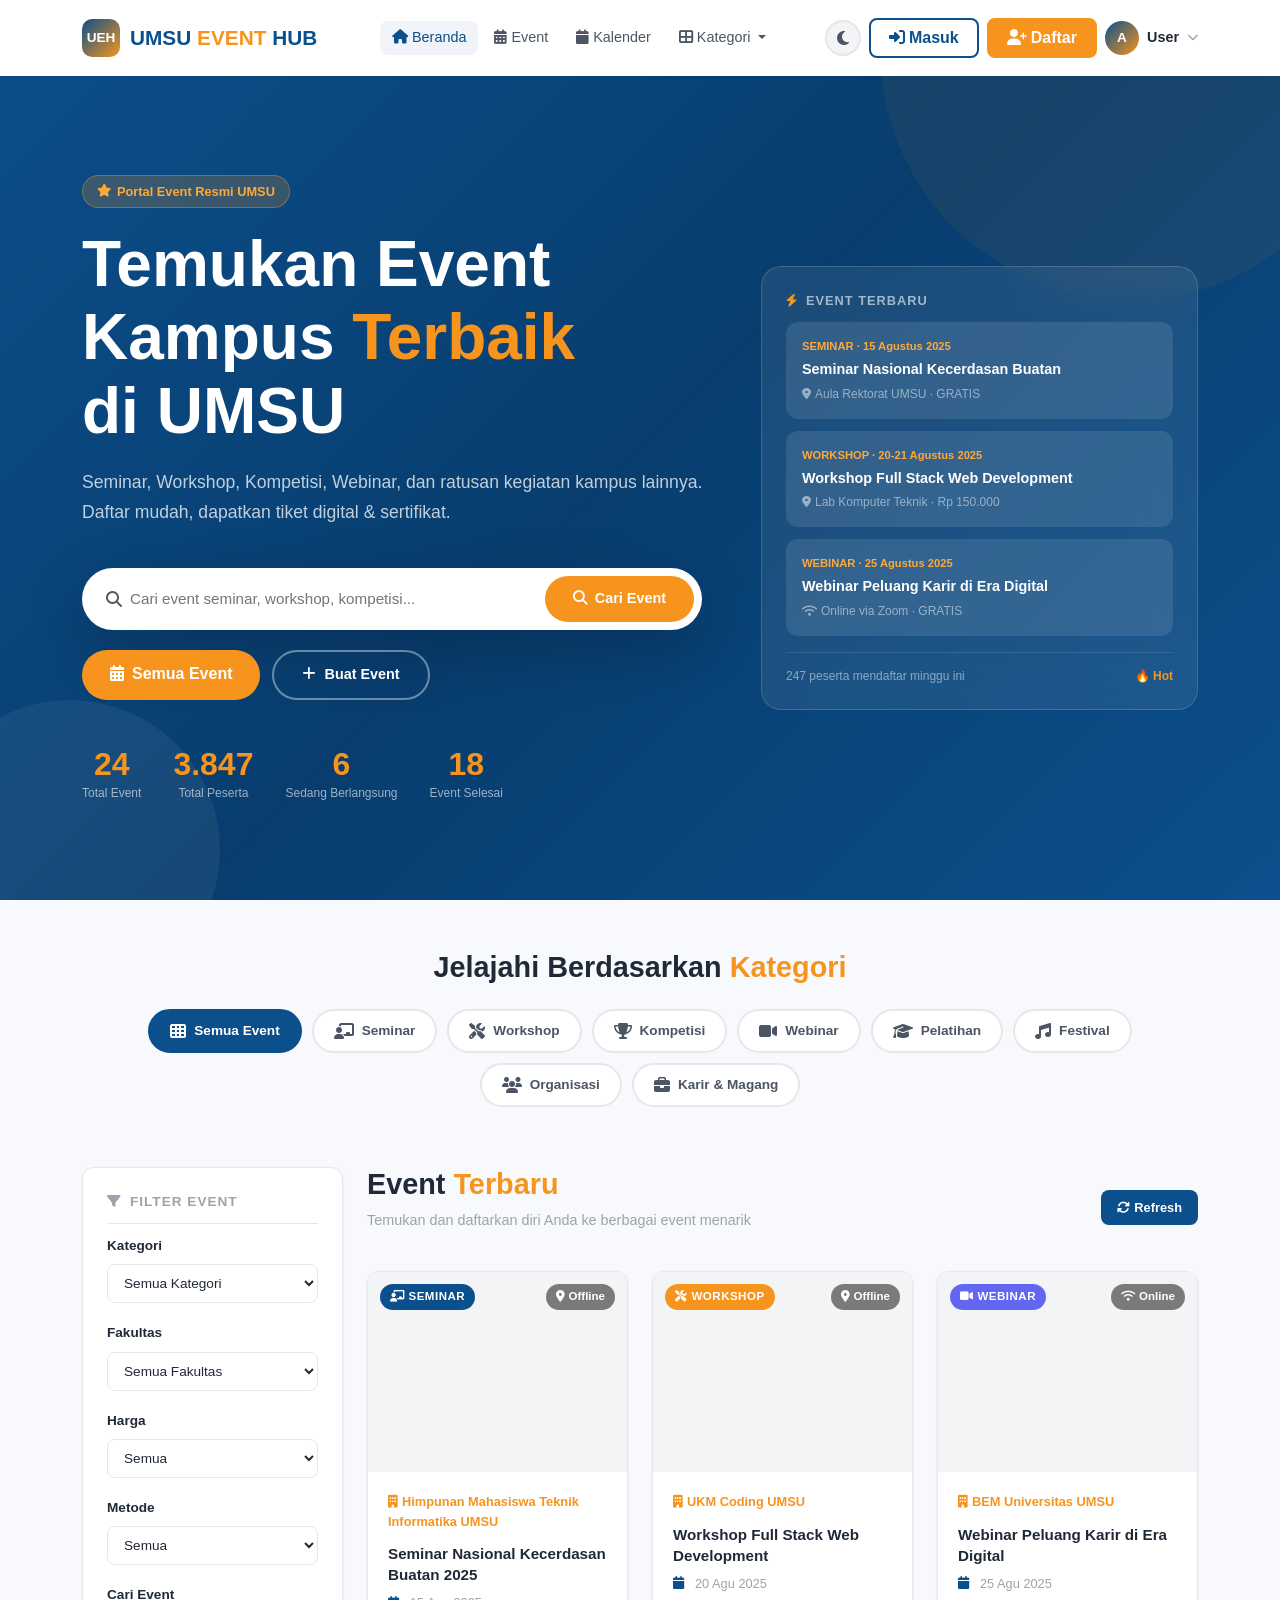
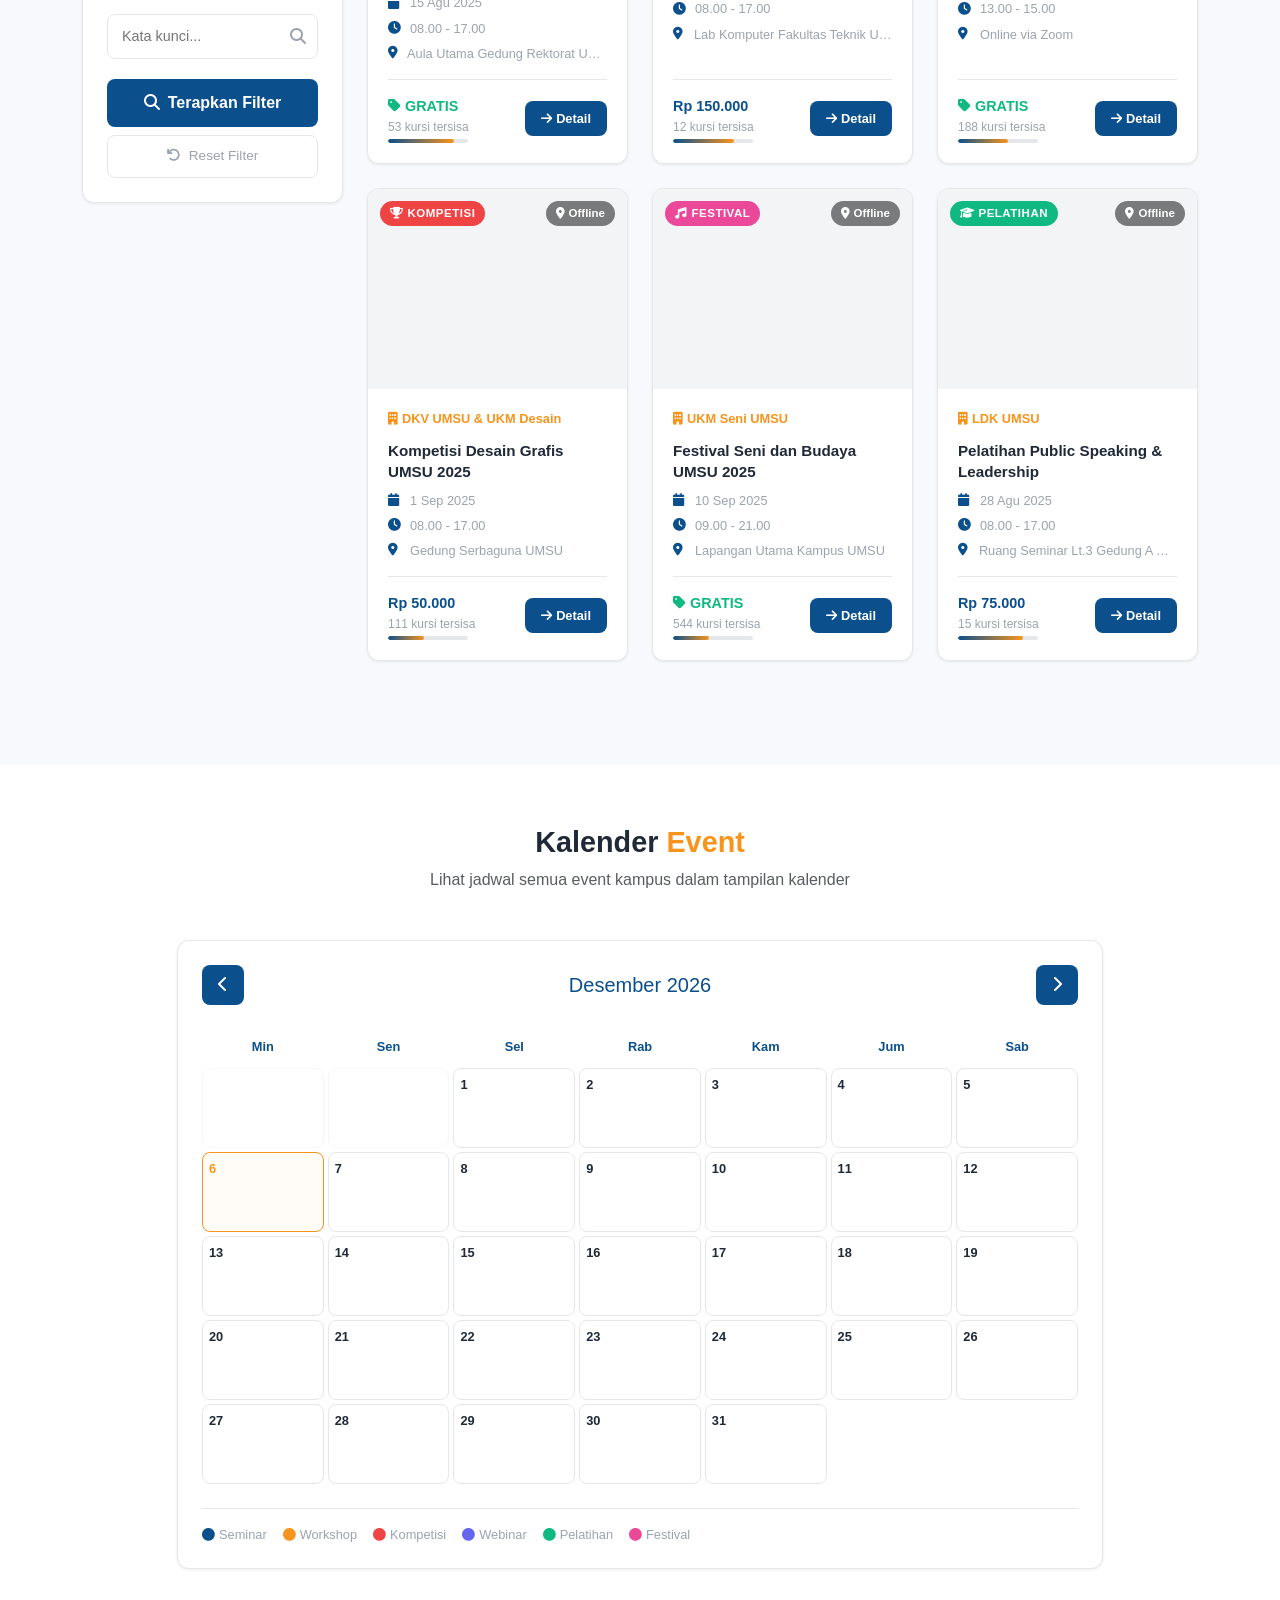
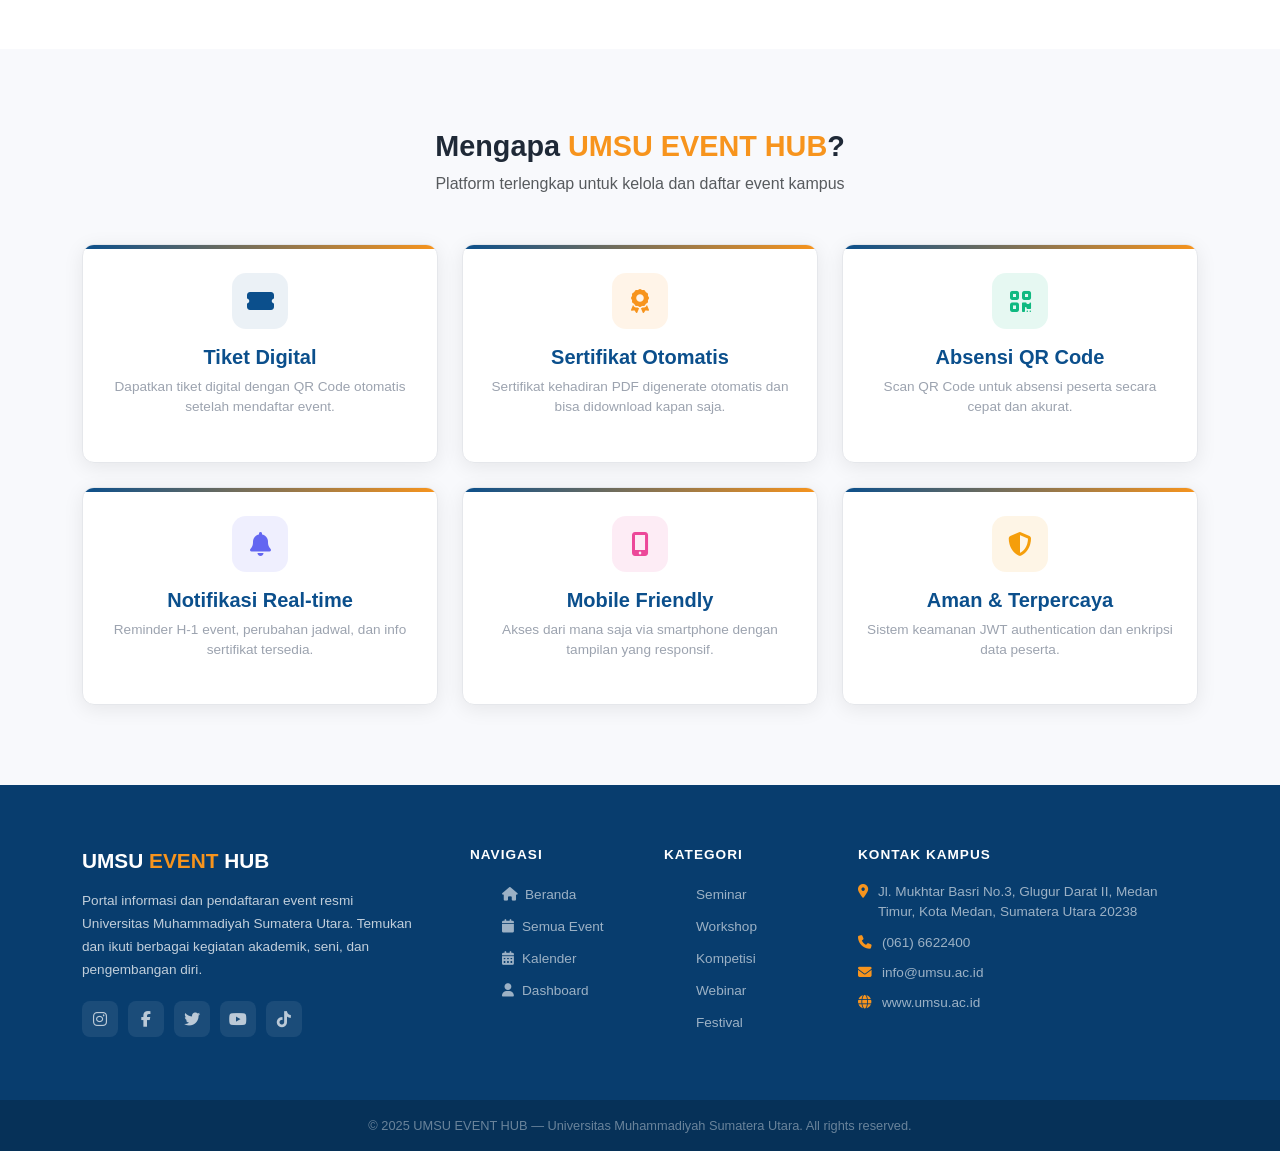
==== commit 79c28fd2: "Add files via upload" ====
--- a/index.html
+++ b/index.html
@@ -1,13 +1,673 @@
-<!DOCTYPE html>
-<html>
-<head>
-    <meta http-serif="refresh" content="0; url=./frontend/index.html" />
-    <script type="text/javascript">
-        window.location.href = "./frontend/index.html"
-    </script>
-    <title>Redirecting...</title>
-</head>
-<body>
-    <p>Jika Anda tidak diarahkan otomatis, <a href="./frontend/index.html">klik di sini</a>.</p>
-</body>
-</html>
+<!DOCTYPE html>
+<html lang="id" data-theme="light">
+<head>
+  <meta charset="UTF-8">
+  <meta name="viewport" content="width=device-width, initial-scale=1.0">
+  <title>UMSU EVENT HUB - Portal Informasi Event Kampus UMSU</title>
+  <meta name="description" content="Portal informasi dan pendaftaran event kampus Universitas Muhammadiyah Sumatera Utara. Seminar, Workshop, Kompetisi, Webinar, Pelatihan, Festival dan lebih banyak lagi.">
+  <meta name="keywords" content="UMSU, event kampus, seminar, workshop, kompetisi, webinar, Medan, Sumatera Utara">
+  <meta property="og:title" content="UMSU EVENT HUB">
+  <meta property="og:description" content="Portal informasi dan pendaftaran event kampus UMSU">
+  <meta property="og:type" content="website">
+  
+  <!-- Preconnect -->
+  <link rel="preconnect" href="https://fonts.googleapis.com">
+  <link rel="preconnect" href="https://fonts.gstatic.com" crossorigin>
+  <link href="https://fonts.googleapis.com/css2?family=Poppins:wght@300;400;500;600;700;800&display=swap" rel="stylesheet">
+  
+  <!-- Libraries -->
+  <link href="https://cdn.jsdelivr.net/npm/bootstrap@5.3.0/dist/css/bootstrap.min.css" rel="stylesheet">
+  <link rel="stylesheet" href="https://cdnjs.cloudflare.com/ajax/libs/font-awesome/6.4.0/css/all.min.css">
+  <link href="https://unpkg.com/aos@2.3.1/dist/aos.css" rel="stylesheet">
+  
+  <!-- Custom CSS -->
+  <link rel="stylesheet" href="css/style.css">
+</head>
+<body>
+
+<!-- Page Loader -->
+<div id="page-loader">
+  <div class="loader-logo">UMSU <span>EVENT</span> HUB</div>
+  <div class="loader-bar"></div>
+  <div style="font-size:0.8rem;color:#999;margin-top:8px">Memuat konten...</div>
+</div>
+
+<!-- Toast Container -->
+<div class="toast-container" id="toast-container"></div>
+
+<!-- ── NAVBAR ──────────────────────────────── -->
+<nav class="navbar navbar-expand-lg bg-white">
+  <div class="container">
+    <a class="navbar-brand" href="index.html">
+      <div class="brand-logo">UEH</div>
+      <span class="brand-text">UMSU <span>EVENT</span> HUB</span>
+    </a>
+    
+    <button class="navbar-toggler border-0" type="button" data-bs-toggle="collapse" data-bs-target="#navbarMain">
+      <i class="fas fa-bars text-navy"></i>
+    </button>
+    
+    <div class="collapse navbar-collapse" id="navbarMain">
+      <ul class="navbar-nav mx-auto gap-1">
+        <li class="nav-item"><a class="nav-link active" href="index.html"><i class="fas fa-home me-1"></i>Beranda</a></li>
+        <li class="nav-item"><a class="nav-link" href="#events-section"><i class="fas fa-calendar-alt me-1"></i>Event</a></li>
+        <li class="nav-item"><a class="nav-link" href="#calendar-section"><i class="fas fa-calendar me-1"></i>Kalender</a></li>
+        <li class="nav-item dropdown">
+          <a class="nav-link dropdown-toggle" href="#" data-bs-toggle="dropdown">
+            <i class="fas fa-th-large me-1"></i>Kategori
+          </a>
+          <ul class="dropdown-menu border-0 shadow-lg" style="border-radius:12px;padding:8px">
+            <li><a class="dropdown-item" href="#" onclick="filterByCategory('seminar');return false"><i class="fas fa-chalkboard-teacher me-2 text-navy"></i>Seminar</a></li>
+            <li><a class="dropdown-item" href="#" onclick="filterByCategory('workshop');return false"><i class="fas fa-tools me-2 text-orange"></i>Workshop</a></li>
+            <li><a class="dropdown-item" href="#" onclick="filterByCategory('kompetisi');return false"><i class="fas fa-trophy me-2 text-danger"></i>Kompetisi</a></li>
+            <li><a class="dropdown-item" href="#" onclick="filterByCategory('webinar');return false"><i class="fas fa-video me-2" style="color:#6366f1"></i>Webinar</a></li>
+            <li><a class="dropdown-item" href="#" onclick="filterByCategory('pelatihan');return false"><i class="fas fa-graduation-cap me-2 text-success"></i>Pelatihan</a></li>
+            <li><a class="dropdown-item" href="#" onclick="filterByCategory('festival');return false"><i class="fas fa-music me-2" style="color:#ec4899"></i>Festival</a></li>
+          </ul>
+        </li>
+      </ul>
+      
+      <div class="d-flex align-items-center gap-2">
+        <!-- Theme Toggle -->
+        <button class="theme-toggle" onclick="toggleDarkMode()" title="Toggle Dark Mode">
+          <i class="fas fa-moon"></i>
+        </button>
+        
+        <!-- Auth Buttons -->
+        <div id="auth-buttons" class="d-flex gap-2">
+          <button class="btn-nav-login" id="btn-login-nav" data-bs-toggle="modal" data-bs-target="#loginModal">
+            <i class="fas fa-sign-in-alt me-1"></i>Masuk
+          </button>
+          <button class="btn-nav-register" data-bs-toggle="modal" data-bs-target="#registerModal">
+            <i class="fas fa-user-plus me-1"></i>Daftar
+          </button>
+        </div>
+        
+        <!-- User Menu -->
+        <div id="user-menu" style="display:none" class="d-flex align-items-center gap-2">
+          <div class="dropdown">
+            <button class="d-flex align-items-center gap-2 border-0 bg-transparent" data-bs-toggle="dropdown" style="cursor:pointer">
+              <div style="width:34px;height:34px;border-radius:50%;background:linear-gradient(135deg,var(--navy),var(--orange));color:white;display:flex;align-items:center;justify-content:center;font-weight:700;font-size:0.85rem" id="nav-user-avatar">A</div>
+              <span style="font-weight:600;font-size:0.9rem;color:var(--gray-800)" id="nav-user-name">User</span>
+              <i class="fas fa-chevron-down" style="font-size:0.7rem;color:var(--gray-400)"></i>
+            </button>
+            <ul class="dropdown-menu dropdown-menu-end border-0 shadow-lg" style="border-radius:12px;padding:8px;min-width:180px">
+              <li><a class="dropdown-item" id="nav-dashboard-link" href="dashboard.html"><i class="fas fa-tachometer-alt me-2 text-navy"></i>Dashboard Saya</a></li>
+              <li><a class="dropdown-item" href="dashboard.html#tickets"><i class="fas fa-ticket-alt me-2 text-orange"></i>Tiket Saya</a></li>
+              <li><a class="dropdown-item" href="dashboard.html#certificates"><i class="fas fa-award me-2 text-success"></i>Sertifikat</a></li>
+              <li><hr class="dropdown-divider"></li>
+              <li><a class="dropdown-item text-danger" href="#" onclick="handleLogout();return false"><i class="fas fa-sign-out-alt me-2"></i>Logout</a></li>
+            </ul>
+          </div>
+        </div>
+      </div>
+    </div>
+  </div>
+</nav>
+
+<!-- ── HERO SECTION ────────────────────────── -->
+<section class="hero-section">
+  <div class="hero-shapes">
+    <div class="shape shape-1"></div>
+    <div class="shape shape-2"></div>
+  </div>
+  
+  <div class="container">
+    <div class="row align-items-center g-5">
+      <div class="col-lg-7 hero-content" data-aos="fade-right">
+        <div class="hero-badge">
+          <i class="fas fa-star"></i> Portal Event Resmi UMSU
+        </div>
+        <h1 class="hero-title">
+          Temukan Event<br>Kampus <span class="highlight">Terbaik</span><br>di UMSU
+        </h1>
+        <p class="hero-subtitle">
+          Seminar, Workshop, Kompetisi, Webinar, dan ratusan kegiatan kampus lainnya. 
+          Daftar mudah, dapatkan tiket digital & sertifikat.
+        </p>
+        
+        <!-- Search Bar -->
+        <div class="search-hero">
+          <i class="fas fa-search text-muted"></i>
+          <input type="text" id="hero-search-input" placeholder="Cari event seminar, workshop, kompetisi...">
+          <button id="hero-search-btn"><i class="fas fa-search me-2"></i>Cari Event</button>
+        </div>
+        
+        <div class="hero-cta">
+          <a href="#events-section" class="btn-orange" style="border-radius:50px;padding:12px 28px">
+            <i class="fas fa-calendar-alt me-2"></i>Semua Event
+          </a>
+          <a href="#" class="btn-hero-outline" data-bs-toggle="modal" data-bs-target="#registerModal">
+            <i class="fas fa-plus me-2"></i>Buat Event
+          </a>
+        </div>
+
+        <!-- Stats -->
+        <div class="hero-stats">
+          <div class="stat-item">
+            <div class="stat-num" id="stat-total">0</div>
+            <div class="stat-label">Total Event</div>
+          </div>
+          <div class="stat-item">
+            <div class="stat-num" id="stat-peserta">0</div>
+            <div class="stat-label">Total Peserta</div>
+          </div>
+          <div class="stat-item">
+            <div class="stat-num" id="stat-berlangsung">0</div>
+            <div class="stat-label">Sedang Berlangsung</div>
+          </div>
+          <div class="stat-item">
+            <div class="stat-num" id="stat-selesai">0</div>
+            <div class="stat-label">Event Selesai</div>
+          </div>
+        </div>
+      </div>
+      
+      <div class="col-lg-5" data-aos="fade-left" data-aos-delay="200">
+        <div class="hero-visual">
+          <div class="hero-card">
+            <div style="font-size:0.8rem;font-weight:700;color:rgba(255,255,255,0.6);text-transform:uppercase;letter-spacing:1px;margin-bottom:12px">
+              <i class="fas fa-bolt me-2" style="color:var(--orange)"></i>Event Terbaru
+            </div>
+            <div class="hero-event-preview" onclick="openEventDetail(1)">
+              <div style="font-size:0.7rem;color:var(--orange-light);font-weight:700">SEMINAR · 15 Agustus 2025</div>
+              <div style="font-size:0.9rem;font-weight:700;color:white;margin:4px 0">Seminar Nasional Kecerdasan Buatan</div>
+              <div style="font-size:0.75rem;color:rgba(255,255,255,0.5)"><i class="fas fa-map-marker-alt me-1"></i>Aula Rektorat UMSU · GRATIS</div>
+            </div>
+            <div class="hero-event-preview" onclick="openEventDetail(2)">
+              <div style="font-size:0.7rem;color:var(--orange-light);font-weight:700">WORKSHOP · 20-21 Agustus 2025</div>
+              <div style="font-size:0.9rem;font-weight:700;color:white;margin:4px 0">Workshop Full Stack Web Development</div>
+              <div style="font-size:0.75rem;color:rgba(255,255,255,0.5)"><i class="fas fa-map-marker-alt me-1"></i>Lab Komputer Teknik · Rp 150.000</div>
+            </div>
+            <div class="hero-event-preview" onclick="openEventDetail(3)">
+              <div style="font-size:0.7rem;color:var(--orange-light);font-weight:700">WEBINAR · 25 Agustus 2025</div>
+              <div style="font-size:0.9rem;font-weight:700;color:white;margin:4px 0">Webinar Peluang Karir di Era Digital</div>
+              <div style="font-size:0.75rem;color:rgba(255,255,255,0.5)"><i class="fas fa-wifi me-1"></i>Online via Zoom · GRATIS</div>
+            </div>
+            <div style="margin-top:16px;padding-top:14px;border-top:1px solid rgba(255,255,255,0.1);display:flex;justify-content:space-between;align-items:center">
+              <span style="font-size:0.75rem;color:rgba(255,255,255,0.5)">247 peserta mendaftar minggu ini</span>
+              <span style="font-size:0.75rem;color:var(--orange);font-weight:700">🔥 Hot</span>
+            </div>
+          </div>
+        </div>
+      </div>
+    </div>
+  </div>
+</section>
+
+<!-- ── CATEGORY PILLS ──────────────────────── -->
+<section class="category-section">
+  <div class="container">
+    <div class="text-center mb-4" data-aos="fade-up">
+      <h2 class="section-title">Jelajahi Berdasarkan <span>Kategori</span></h2>
+    </div>
+    <div class="category-pills" data-aos="fade-up" data-aos-delay="100">
+      <a href="#" class="cat-pill active" onclick="filterByCategory('');this.parentElement.querySelectorAll('.cat-pill').forEach(p=>p.classList.remove('active'));this.classList.add('active');return false">
+        <i class="fas fa-th"></i> Semua Event
+      </a>
+      <a href="#" class="cat-pill" onclick="filterByCategory('seminar');return false"><i class="fas fa-chalkboard-teacher"></i> Seminar</a>
+      <a href="#" class="cat-pill" onclick="filterByCategory('workshop');return false"><i class="fas fa-tools"></i> Workshop</a>
+      <a href="#" class="cat-pill" onclick="filterByCategory('kompetisi');return false"><i class="fas fa-trophy"></i> Kompetisi</a>
+      <a href="#" class="cat-pill" onclick="filterByCategory('webinar');return false"><i class="fas fa-video"></i> Webinar</a>
+      <a href="#" class="cat-pill" onclick="filterByCategory('pelatihan');return false"><i class="fas fa-graduation-cap"></i> Pelatihan</a>
+      <a href="#" class="cat-pill" onclick="filterByCategory('festival');return false"><i class="fas fa-music"></i> Festival</a>
+      <a href="#" class="cat-pill" onclick="filterByCategory('organisasi');return false"><i class="fas fa-users"></i> Organisasi</a>
+      <a href="#" class="cat-pill" onclick="filterByCategory('karir');return false"><i class="fas fa-briefcase"></i> Karir & Magang</a>
+    </div>
+  </div>
+</section>
+
+<!-- ── EVENTS SECTION ──────────────────────── -->
+<section class="events-section" id="events-section">
+  <div class="container">
+    <div class="row g-4">
+      <!-- Sidebar Filter -->
+      <div class="col-lg-3">
+        <div class="filter-panel" data-aos="fade-right">
+          <div class="filter-title"><i class="fas fa-filter me-2"></i>Filter Event</div>
+          
+          <div class="filter-group">
+            <label>Kategori</label>
+            <select id="filter-category">
+              <option value="">Semua Kategori</option>
+              <option value="seminar">Seminar</option>
+              <option value="workshop">Workshop</option>
+              <option value="kompetisi">Kompetisi</option>
+              <option value="webinar">Webinar</option>
+              <option value="pelatihan">Pelatihan</option>
+              <option value="festival">Festival</option>
+              <option value="organisasi">Organisasi Mahasiswa</option>
+              <option value="karir">Karir & Magang</option>
+            </select>
+          </div>
+          
+          <div class="filter-group">
+            <label>Fakultas</label>
+            <select id="filter-faculty">
+              <option value="">Semua Fakultas</option>
+              <option value="Teknik">Teknik</option>
+              <option value="Ekonomi">Ekonomi & Bisnis</option>
+              <option value="Hukum">Hukum</option>
+              <option value="FISIP">FISIP</option>
+              <option value="FAI">FAI</option>
+              <option value="Pertanian">Pertanian</option>
+              <option value="Kedokteran">Kedokteran</option>
+              <option value="Semua Fakultas">Semua Fakultas</option>
+            </select>
+          </div>
+          
+          <div class="filter-group">
+            <label>Harga</label>
+            <select id="filter-price">
+              <option value="">Semua</option>
+              <option value="free">Gratis</option>
+              <option value="paid">Berbayar</option>
+            </select>
+          </div>
+          
+          <div class="filter-group">
+            <label>Metode</label>
+            <select id="filter-online">
+              <option value="">Semua</option>
+              <option value="0">Offline</option>
+              <option value="1">Online</option>
+            </select>
+          </div>
+          
+          <div class="filter-group">
+            <label>Cari Event</label>
+            <div style="position:relative">
+              <input type="text" id="search-input" class="form-control-custom" placeholder="Kata kunci..." style="padding-right:36px">
+              <i class="fas fa-search" style="position:absolute;right:12px;top:50%;transform:translateY(-50%);color:var(--gray-400)"></i>
+            </div>
+          </div>
+          
+          <button class="btn-filter-apply" onclick="applyFilters()">
+            <i class="fas fa-search me-2"></i>Terapkan Filter
+          </button>
+          <button class="btn-filter-reset" onclick="resetFilters()">
+            <i class="fas fa-undo me-2"></i>Reset Filter
+          </button>
+        </div>
+      </div>
+      
+      <!-- Events Grid -->
+      <div class="col-lg-9">
+        <div class="d-flex justify-content-between align-items-center mb-4">
+          <div>
+            <h3 class="section-title">Event <span>Terbaru</span></h3>
+            <p class="section-subtitle">Temukan dan daftarkan diri Anda ke berbagai event menarik</p>
+          </div>
+          <div class="d-flex gap-2">
+            <button class="btn-navy" style="padding:8px 16px;font-size:0.8rem" onclick="loadEvents()">
+              <i class="fas fa-sync-alt me-1"></i>Refresh
+            </button>
+          </div>
+        </div>
+        
+        <!-- Loading -->
+        <div id="events-loading" style="display:none;text-align:center;padding:40px">
+          <i class="fas fa-spinner fa-spin fa-2x text-navy"></i>
+          <p class="mt-2 text-muted">Memuat event...</p>
+        </div>
+        
+        <!-- Empty State -->
+        <div id="events-empty" style="display:none;text-align:center;padding:60px 20px">
+          <i class="fas fa-calendar-times fa-3x text-muted mb-3"></i>
+          <h5 class="text-muted">Tidak ada event ditemukan</h5>
+          <p class="text-muted">Coba ubah filter atau kata kunci pencarian Anda</p>
+          <button class="btn-orange" onclick="resetFilters()">Reset Filter</button>
+        </div>
+        
+        <!-- Grid -->
+        <div class="row" id="events-grid"></div>
+      </div>
+    </div>
+  </div>
+</section>
+
+<!-- ── CALENDAR SECTION ────────────────────── -->
+<section class="calendar-section" id="calendar-section" style="background:var(--white);padding:60px 0">
+  <div class="container">
+    <div class="text-center mb-5" data-aos="fade-up">
+      <h2 class="section-title">Kalender <span>Event</span></h2>
+      <p class="text-muted">Lihat jadwal semua event kampus dalam tampilan kalender</p>
+    </div>
+    
+    <div class="row justify-content-center" data-aos="fade-up">
+      <div class="col-lg-10">
+        <div class="dash-card">
+          <!-- Calendar Header -->
+          <div class="d-flex justify-content-between align-items-center mb-4">
+            <button class="btn-navy" style="padding:8px 16px" onclick="calMonth--;if(calMonth<0){calMonth=11;calYear--;}renderCalendar()">
+              <i class="fas fa-chevron-left"></i>
+            </button>
+            <h5 class="mb-0 fw-700 text-navy" id="calendar-month-title">Loading...</h5>
+            <button class="btn-navy" style="padding:8px 16px" onclick="calMonth++;if(calMonth>11){calMonth=0;calYear++;}renderCalendar()">
+              <i class="fas fa-chevron-right"></i>
+            </button>
+          </div>
+          <div class="calendar-grid" id="calendar-grid"></div>
+          
+          <!-- Legend -->
+          <div class="d-flex gap-3 flex-wrap mt-4 pt-3" style="border-top:1px solid var(--gray-200)">
+            <span style="font-size:0.8rem;color:var(--gray-400)"><i class="fas fa-circle me-1" style="color:#0B4F8C"></i>Seminar</span>
+            <span style="font-size:0.8rem;color:var(--gray-400)"><i class="fas fa-circle me-1" style="color:#F7941D"></i>Workshop</span>
+            <span style="font-size:0.8rem;color:var(--gray-400)"><i class="fas fa-circle me-1" style="color:#ef4444"></i>Kompetisi</span>
+            <span style="font-size:0.8rem;color:var(--gray-400)"><i class="fas fa-circle me-1" style="color:#6366f1"></i>Webinar</span>
+            <span style="font-size:0.8rem;color:var(--gray-400)"><i class="fas fa-circle me-1" style="color:#10b981"></i>Pelatihan</span>
+            <span style="font-size:0.8rem;color:var(--gray-400)"><i class="fas fa-circle me-1" style="color:#ec4899"></i>Festival</span>
+          </div>
+        </div>
+      </div>
+    </div>
+  </div>
+</section>
+
+<!-- ── WHY UMSU EVENT HUB ──────────────────── -->
+<section style="padding:80px 0;background:var(--off-white)">
+  <div class="container">
+    <div class="text-center mb-5" data-aos="fade-up">
+      <h2 class="section-title">Mengapa <span>UMSU EVENT HUB</span>?</h2>
+      <p class="text-muted">Platform terlengkap untuk kelola dan daftar event kampus</p>
+    </div>
+    <div class="row g-4">
+      <div class="col-lg-4 col-md-6" data-aos="fade-up" data-aos-delay="0">
+        <div class="stat-card text-center">
+          <div class="icon" style="background:rgba(11,79,140,0.08);color:var(--navy)"><i class="fas fa-ticket-alt"></i></div>
+          <h5 style="font-weight:700;color:var(--navy)">Tiket Digital</h5>
+          <p style="font-size:0.85rem;color:var(--gray-400)">Dapatkan tiket digital dengan QR Code otomatis setelah mendaftar event.</p>
+        </div>
+      </div>
+      <div class="col-lg-4 col-md-6" data-aos="fade-up" data-aos-delay="100">
+        <div class="stat-card text-center">
+          <div class="icon" style="background:rgba(247,148,29,0.1);color:var(--orange)"><i class="fas fa-award"></i></div>
+          <h5 style="font-weight:700;color:var(--navy)">Sertifikat Otomatis</h5>
+          <p style="font-size:0.85rem;color:var(--gray-400)">Sertifikat kehadiran PDF digenerate otomatis dan bisa didownload kapan saja.</p>
+        </div>
+      </div>
+      <div class="col-lg-4 col-md-6" data-aos="fade-up" data-aos-delay="200">
+        <div class="stat-card text-center">
+          <div class="icon" style="background:rgba(16,185,129,0.1);color:#10b981"><i class="fas fa-qrcode"></i></div>
+          <h5 style="font-weight:700;color:var(--navy)">Absensi QR Code</h5>
+          <p style="font-size:0.85rem;color:var(--gray-400)">Scan QR Code untuk absensi peserta secara cepat dan akurat.</p>
+        </div>
+      </div>
+      <div class="col-lg-4 col-md-6" data-aos="fade-up" data-aos-delay="0">
+        <div class="stat-card text-center">
+          <div class="icon" style="background:rgba(99,102,241,0.1);color:#6366f1"><i class="fas fa-bell"></i></div>
+          <h5 style="font-weight:700;color:var(--navy)">Notifikasi Real-time</h5>
+          <p style="font-size:0.85rem;color:var(--gray-400)">Reminder H-1 event, perubahan jadwal, dan info sertifikat tersedia.</p>
+        </div>
+      </div>
+      <div class="col-lg-4 col-md-6" data-aos="fade-up" data-aos-delay="100">
+        <div class="stat-card text-center">
+          <div class="icon" style="background:rgba(236,72,153,0.1);color:#ec4899"><i class="fas fa-mobile-alt"></i></div>
+          <h5 style="font-weight:700;color:var(--navy)">Mobile Friendly</h5>
+          <p style="font-size:0.85rem;color:var(--gray-400)">Akses dari mana saja via smartphone dengan tampilan yang responsif.</p>
+        </div>
+      </div>
+      <div class="col-lg-4 col-md-6" data-aos="fade-up" data-aos-delay="200">
+        <div class="stat-card text-center">
+          <div class="icon" style="background:rgba(245,158,11,0.1);color:#f59e0b"><i class="fas fa-shield-alt"></i></div>
+          <h5 style="font-weight:700;color:var(--navy)">Aman & Terpercaya</h5>
+          <p style="font-size:0.85rem;color:var(--gray-400)">Sistem keamanan JWT authentication dan enkripsi data peserta.</p>
+        </div>
+      </div>
+    </div>
+  </div>
+</section>
+
+<!-- ── FOOTER ──────────────────────────────── -->
+<footer>
+  <div class="container">
+    <div class="row g-5">
+      <div class="col-lg-4">
+        <div class="footer-brand">UMSU <span>EVENT</span> HUB</div>
+        <p class="footer-desc">Portal informasi dan pendaftaran event resmi Universitas Muhammadiyah Sumatera Utara. Temukan dan ikuti berbagai kegiatan akademik, seni, dan pengembangan diri.</p>
+        <div class="footer-socials">
+          <a href="#" class="footer-social-btn"><i class="fab fa-instagram"></i></a>
+          <a href="#" class="footer-social-btn"><i class="fab fa-facebook-f"></i></a>
+          <a href="#" class="footer-social-btn"><i class="fab fa-twitter"></i></a>
+          <a href="#" class="footer-social-btn"><i class="fab fa-youtube"></i></a>
+          <a href="#" class="footer-social-btn"><i class="fab fa-tiktok"></i></a>
+        </div>
+      </div>
+      <div class="col-lg-2 col-md-4">
+        <div class="footer-title">Navigasi</div>
+        <ul class="footer-links">
+          <li><a href="index.html"><i class="fas fa-home me-2"></i>Beranda</a></li>
+          <li><a href="#events-section"><i class="fas fa-calendar me-2"></i>Semua Event</a></li>
+          <li><a href="#calendar-section"><i class="fas fa-calendar-alt me-2"></i>Kalender</a></li>
+          <li><a href="dashboard.html"><i class="fas fa-user me-2"></i>Dashboard</a></li>
+        </ul>
+      </div>
+      <div class="col-lg-2 col-md-4">
+        <div class="footer-title">Kategori</div>
+        <ul class="footer-links">
+          <li><a href="#" onclick="filterByCategory('seminar');return false">Seminar</a></li>
+          <li><a href="#" onclick="filterByCategory('workshop');return false">Workshop</a></li>
+          <li><a href="#" onclick="filterByCategory('kompetisi');return false">Kompetisi</a></li>
+          <li><a href="#" onclick="filterByCategory('webinar');return false">Webinar</a></li>
+          <li><a href="#" onclick="filterByCategory('festival');return false">Festival</a></li>
+        </ul>
+      </div>
+      <div class="col-lg-4 col-md-4">
+        <div class="footer-title">Kontak Kampus</div>
+        <div class="footer-contact">
+          <div class="footer-contact-item">
+            <i class="fas fa-map-marker-alt"></i>
+            <span>Jl. Mukhtar Basri No.3, Glugur Darat II, Medan Timur, Kota Medan, Sumatera Utara 20238</span>
+          </div>
+          <div class="footer-contact-item">
+            <i class="fas fa-phone"></i><span>(061) 6622400</span>
+          </div>
+          <div class="footer-contact-item">
+            <i class="fas fa-envelope"></i><span>info@umsu.ac.id</span>
+          </div>
+          <div class="footer-contact-item">
+            <i class="fas fa-globe"></i><span>www.umsu.ac.id</span>
+          </div>
+        </div>
+      </div>
+    </div>
+  </div>
+  <div class="footer-bottom">
+    <div class="container">
+      <span>© 2025 UMSU EVENT HUB — Universitas Muhammadiyah Sumatera Utara. All rights reserved.</span>
+    </div>
+  </div>
+</footer>
+
+<!-- ── MODALS ──────────────────────────────── -->
+
+<!-- Login Modal -->
+<div class="modal fade" id="loginModal" tabindex="-1">
+  <div class="modal-dialog modal-dialog-centered">
+    <div class="modal-content">
+      <div class="modal-header" style="background:linear-gradient(135deg,var(--navy),var(--navy-dark));border-radius:20px 20px 0 0;padding:20px 24px">
+        <div>
+          <h5 class="modal-title fw-bold text-white mb-0"><i class="fas fa-sign-in-alt me-2"></i>Masuk ke Akun</h5>
+          <p class="text-white mb-0" style="font-size:0.8rem;opacity:0.7">UMSU EVENT HUB</p>
+        </div>
+        <button type="button" class="btn-close btn-close-white" data-bs-dismiss="modal"></button>
+      </div>
+      <div class="modal-body p-4">
+        <div id="loginAlert" class="alert alert-danger d-none py-2 px-3" style="border-radius:8px;font-size:0.85rem"></div>
+        <form id="loginForm">
+          <div class="mb-3">
+            <label class="form-label-custom">Email / NPM</label>
+            <div style="position:relative">
+              <i class="fas fa-user" style="position:absolute;left:14px;top:50%;transform:translateY(-50%);color:var(--gray-400)"></i>
+              <input type="text" id="loginEmail" class="form-control-custom" style="padding-left:40px" placeholder="Masukkan email atau NPM Anda" required>
+            </div>
+          </div>
+          <div class="mb-4">
+            <label class="form-label-custom">Password</label>
+            <div style="position:relative">
+              <i class="fas fa-lock" style="position:absolute;left:14px;top:50%;transform:translateY(-50%);color:var(--gray-400)"></i>
+              <input type="password" id="loginPassword" class="form-control-custom" style="padding-left:40px" placeholder="Masukkan password Anda" required>
+            </div>
+          </div>
+          <button type="submit" class="btn-submit"><i class="fas fa-sign-in-alt me-2"></i>Masuk</button>
+          <p class="text-center mt-3 mb-0" style="font-size:0.85rem;color:var(--gray-400)">
+            Belum punya akun? <a href="#" class="fw-bold text-navy text-decoration-none" data-bs-toggle="modal" data-bs-target="#registerModal" data-bs-dismiss="modal">Daftar sekarang</a>
+          </p>
+          <p class="text-center mt-2 mb-0" style="font-size:0.75rem;color:var(--gray-400)">
+            Demo: admin@umsu.ac.id / admin123 atau email apa saja / password123
+          </p>
+        </form>
+      </div>
+    </div>
+  </div>
+</div>
+
+<!-- Register Modal -->
+<div class="modal fade" id="registerModal" tabindex="-1">
+  <div class="modal-dialog modal-dialog-centered modal-lg">
+    <div class="modal-content">
+      <div class="modal-header" style="background:linear-gradient(135deg,var(--orange),var(--orange-dark));border-radius:20px 20px 0 0;padding:20px 24px">
+        <div>
+          <h5 class="modal-title fw-bold text-white mb-0"><i class="fas fa-user-plus me-2"></i>Daftar Akun Baru</h5>
+          <p class="text-white mb-0" style="font-size:0.8rem;opacity:0.7">Bergabung dengan UMSU EVENT HUB</p>
+        </div>
+        <button type="button" class="btn-close btn-close-white" data-bs-dismiss="modal"></button>
+      </div>
+      <div class="modal-body p-4">
+        <form id="registerForm">
+          <div class="row g-3">
+            <div class="col-md-6">
+              <label class="form-label-custom">Nama Lengkap *</label>
+              <input type="text" id="regName" class="form-control-custom" placeholder="Nama lengkap sesuai KTP" required>
+            </div>
+            <div class="col-md-6">
+              <label class="form-label-custom">NPM</label>
+              <input type="text" id="regNpm" class="form-control-custom" placeholder="Nomor Pokok Mahasiswa">
+            </div>
+            <div class="col-md-6">
+              <label class="form-label-custom">Email *</label>
+              <input type="email" id="regEmail" class="form-control-custom" placeholder="email@student.umsu.ac.id" required>
+            </div>
+            <div class="col-md-6">
+              <label class="form-label-custom">Nomor HP</label>
+              <input type="tel" id="regPhone" class="form-control-custom" placeholder="08xxxxxxxxxx">
+            </div>
+            <div class="col-md-6">
+              <label class="form-label-custom">Fakultas</label>
+              <select id="regFaculty" class="form-control-custom">
+                <option value="">Pilih Fakultas</option>
+                <option>Teknik</option><option>Ekonomi</option><option>Hukum</option>
+                <option>FISIP</option><option>FAI</option><option>Pertanian</option><option>Kedokteran</option>
+              </select>
+            </div>
+            <div class="col-md-6">
+              <label class="form-label-custom">Password *</label>
+              <input type="password" id="regPassword" class="form-control-custom" placeholder="Min. 6 karakter" required>
+            </div>
+          </div>
+          <button type="submit" class="btn-submit mt-4" style="background:linear-gradient(135deg,var(--orange),var(--orange-dark))">
+            <i class="fas fa-user-plus me-2"></i>Daftar Sekarang
+          </button>
+          <p class="text-center mt-3 mb-0" style="font-size:0.85rem;color:var(--gray-400)">
+            Sudah punya akun? <a href="#" class="fw-bold text-navy text-decoration-none" data-bs-toggle="modal" data-bs-target="#loginModal" data-bs-dismiss="modal">Masuk di sini</a>
+          </p>
+        </form>
+      </div>
+    </div>
+  </div>
+</div>
+
+<!-- Event Detail Modal -->
+<div class="modal fade" id="eventDetailModal" tabindex="-1">
+  <div class="modal-dialog modal-dialog-centered modal-lg modal-dialog-scrollable">
+    <div class="modal-content">
+      <div class="modal-header-custom">
+        <h5 class="fw-bold mb-0"><i class="fas fa-calendar-alt me-2"></i>Detail Event</h5>
+        <button type="button" class="btn-close btn-close-white" data-bs-dismiss="modal"></button>
+      </div>
+      <div class="modal-body p-4">
+        <div class="modal-event-body"></div>
+      </div>
+      <div class="modal-footer border-0 p-4 pt-0">
+        <button type="button" class="btn btn-light" data-bs-dismiss="modal">Tutup</button>
+        <button type="button" class="btn-submit" id="btn-register-event" style="width:auto">
+          <i class="fas fa-user-plus me-2"></i>Daftar Sekarang
+        </button>
+      </div>
+    </div>
+  </div>
+</div>
+
+<!-- Registration Modal -->
+<div class="modal fade" id="registrationModal" tabindex="-1">
+  <div class="modal-dialog modal-dialog-centered">
+    <div class="modal-content">
+      <div class="modal-header" style="background:linear-gradient(135deg,var(--navy),var(--navy-dark));border-radius:20px 20px 0 0;padding:20px 24px">
+        <div>
+          <h5 class="modal-title fw-bold text-white mb-0"><i class="fas fa-user-plus me-2"></i>Form Pendaftaran</h5>
+          <p class="text-white mb-0" style="font-size:0.8rem;opacity:0.7" id="reg-event-title">Event UMSU</p>
+        </div>
+        <button type="button" class="btn-close btn-close-white" data-bs-dismiss="modal"></button>
+      </div>
+      <div class="modal-body p-4">
+        <form id="registrationForm">
+          <input type="hidden" id="reg-event-id">
+          <div class="mb-3">
+            <label class="form-label-custom">Nama Lengkap *</label>
+            <input type="text" id="reg-name" class="form-control-custom" required>
+          </div>
+          <div class="mb-3">
+            <label class="form-label-custom">NPM</label>
+            <input type="text" id="reg-npm" class="form-control-custom" placeholder="Nomor Pokok Mahasiswa">
+          </div>
+          <div class="mb-3">
+            <label class="form-label-custom">Fakultas</label>
+            <select id="reg-faculty" class="form-control-custom">
+              <option value="">Pilih Fakultas</option>
+              <option>Teknik</option><option>Ekonomi</option><option>Hukum</option>
+              <option>FISIP</option><option>FAI</option><option>Pertanian</option><option>Kedokteran</option>
+            </select>
+          </div>
+          <div class="mb-3">
+            <label class="form-label-custom">Email *</label>
+            <input type="email" id="reg-email" class="form-control-custom" required>
+          </div>
+          <div class="mb-4">
+            <label class="form-label-custom">Nomor HP</label>
+            <input type="tel" id="reg-phone" class="form-control-custom" placeholder="08xxxxxxxxxx">
+          </div>
+          <button type="submit" class="btn-submit"><i class="fas fa-user-plus me-2"></i>Daftar Sekarang</button>
+        </form>
+      </div>
+    </div>
+  </div>
+</div>
+
+<!-- Ticket Modal -->
+<div class="modal fade" id="ticketModal" tabindex="-1">
+  <div class="modal-dialog modal-dialog-centered">
+    <div class="modal-content" style="background:var(--off-white)">
+      <div class="modal-header border-0 pb-0">
+        <h5 class="fw-bold text-navy"><i class="fas fa-ticket-alt me-2 text-orange"></i>Tiket Digital Anda</h5>
+        <button type="button" class="btn-close" data-bs-dismiss="modal"></button>
+      </div>
+      <div class="modal-body p-4">
+        <div class="ticket-content"></div>
+        <div class="d-flex gap-2 mt-3">
+          <button class="btn-navy w-100" onclick="window.print()"><i class="fas fa-print me-2"></i>Print Tiket</button>
+          <button class="btn-orange w-100" data-bs-dismiss="modal"><i class="fas fa-check me-2"></i>Selesai</button>
+        </div>
+      </div>
+    </div>
+  </div>
+</div>
+
+<!-- Libraries -->
+<script src="https://cdn.jsdelivr.net/npm/bootstrap@5.3.0/dist/js/bootstrap.bundle.min.js"></script>
+<script src="https://unpkg.com/aos@2.3.1/dist/aos.js"></script>
+<script>
+  AOS.init({ once: true, offset: 60, duration: 700 });
+</script>
+<script src="js/main.js"></script>
+</body>
+</html>
--- a/css/style.css
+++ b/css/style.css
@@ -0,0 +1,917 @@
+/* ============================================
+   UMSU EVENT HUB - Main Stylesheet
+   Colors: Navy #0B4F8C | Orange #F7941D | White #FFFFFF
+   Font: Poppins
+   ============================================ */
+
+:root {
+  --navy: #0B4F8C;
+  --navy-dark: #083d6e;
+  --navy-light: #1a6ab5;
+  --orange: #F7941D;
+  --orange-dark: #d97d13;
+  --orange-light: #ffa83a;
+  --white: #ffffff;
+  --off-white: #f8f9fc;
+  --gray-100: #f3f4f6;
+  --gray-200: #e5e7eb;
+  --gray-400: #9ca3af;
+  --gray-600: #4b5563;
+  --gray-800: #1f2937;
+  --success: #10b981;
+  --warning: #f59e0b;
+  --danger: #ef4444;
+  --shadow-sm: 0 1px 3px rgba(0,0,0,0.08);
+  --shadow-md: 0 4px 20px rgba(0,0,0,0.08);
+  --shadow-lg: 0 10px 40px rgba(0,0,0,0.12);
+  --radius-sm: 8px;
+  --radius-md: 12px;
+  --radius-lg: 20px;
+  --transition: all 0.3s ease;
+}
+
+/* Dark Mode */
+[data-theme="dark"] {
+  --white: #1a1d23;
+  --off-white: #13151a;
+  --gray-100: #21252e;
+  --gray-200: #2d3340;
+  --gray-400: #8892a4;
+  --gray-600: #c1c9d8;
+  --gray-800: #e8ecf4;
+  --shadow-sm: 0 1px 3px rgba(0,0,0,0.3);
+  --shadow-md: 0 4px 20px rgba(0,0,0,0.3);
+  --shadow-lg: 0 10px 40px rgba(0,0,0,0.4);
+}
+
+/* ── Base ─────────────────────────────────── */
+*, *::before, *::after { box-sizing: border-box; margin: 0; padding: 0; }
+
+html { scroll-behavior: smooth; }
+
+body {
+  font-family: 'Poppins', sans-serif;
+  background-color: var(--off-white);
+  color: var(--gray-800);
+  overflow-x: hidden;
+  transition: background-color 0.3s ease, color 0.3s ease;
+}
+
+/* ── Loader ───────────────────────────────── */
+#page-loader {
+  position: fixed; inset: 0;
+  background: var(--white);
+  z-index: 99999;
+  display: flex; flex-direction: column;
+  justify-content: center; align-items: center;
+  gap: 16px;
+  transition: opacity 0.5s ease;
+}
+#page-loader .loader-logo {
+  font-size: 2rem; font-weight: 800;
+  color: var(--navy);
+}
+#page-loader .loader-logo span { color: var(--orange); }
+#page-loader .loader-bar {
+  width: 200px; height: 4px;
+  background: var(--gray-200);
+  border-radius: 2px;
+  overflow: hidden;
+}
+#page-loader .loader-bar::after {
+  content: '';
+  display: block;
+  height: 100%;
+  width: 40%;
+  background: linear-gradient(90deg, var(--navy), var(--orange));
+  border-radius: 2px;
+  animation: loaderSlide 1.2s ease-in-out infinite alternate;
+}
+@keyframes loaderSlide {
+  from { transform: translateX(-100%); }
+  to { transform: translateX(300%); }
+}
+
+/* ── Navbar ───────────────────────────────── */
+.navbar {
+  position: fixed; top: 0; left: 0; right: 0;
+  z-index: 1000;
+  background: var(--white);
+  padding: 14px 0;
+  box-shadow: var(--shadow-sm);
+  transition: var(--transition);
+}
+.navbar.scrolled {
+  padding: 10px 0;
+  box-shadow: 0 4px 30px rgba(11,79,140,0.12);
+}
+.navbar-brand {
+  display: flex; align-items: center; gap: 10px;
+  font-weight: 800; font-size: 1.3rem;
+  color: var(--navy) !important;
+  text-decoration: none;
+}
+.brand-logo {
+  width: 38px; height: 38px;
+  background: linear-gradient(135deg, var(--navy), var(--orange));
+  border-radius: 10px;
+  display: flex; align-items: center; justify-content: center;
+  color: white; font-weight: 800; font-size: 0.85rem;
+}
+.brand-text span { color: var(--orange); }
+
+.nav-link {
+  font-weight: 500; font-size: 0.9rem;
+  color: var(--gray-600) !important;
+  padding: 6px 12px !important;
+  border-radius: var(--radius-sm);
+  transition: var(--transition);
+  position: relative;
+}
+.nav-link:hover, .nav-link.active {
+  color: var(--navy) !important;
+  background: rgba(11,79,140,0.06);
+}
+
+.btn-nav-login {
+  background: transparent;
+  border: 2px solid var(--navy);
+  color: var(--navy) !important;
+  border-radius: 8px;
+  padding: 6px 18px !important;
+  font-weight: 600;
+  transition: var(--transition);
+}
+.btn-nav-login:hover {
+  background: var(--navy);
+  color: white !important;
+}
+.btn-nav-register {
+  background: var(--orange);
+  color: white !important;
+  border-radius: 8px;
+  padding: 6px 18px !important;
+  font-weight: 600;
+  border: 2px solid var(--orange);
+  transition: var(--transition);
+}
+.btn-nav-register:hover {
+  background: var(--orange-dark);
+  border-color: var(--orange-dark);
+}
+
+/* Dark mode toggle */
+.theme-toggle {
+  width: 36px; height: 36px;
+  border-radius: 50%;
+  border: 2px solid var(--gray-200);
+  background: var(--gray-100);
+  color: var(--gray-600);
+  display: flex; align-items: center; justify-content: center;
+  cursor: pointer; transition: var(--transition);
+}
+.theme-toggle:hover { border-color: var(--orange); color: var(--orange); }
+
+/* ── Hero Section ─────────────────────────── */
+.hero-section {
+  min-height: 100vh;
+  background: linear-gradient(135deg, #0B4F8C 0%, #083d6e 50%, #0B4F8C 100%);
+  position: relative;
+  display: flex; align-items: center;
+  overflow: hidden;
+  padding-top: 76px;
+}
+.hero-section::before {
+  content: '';
+  position: absolute; inset: 0;
+  background: url('https://images.unsplash.com/photo-1523580846011-d3a5ce25c59a?auto=format&fit=crop&w=1920&q=60') center/cover;
+  opacity: 0.08;
+}
+.hero-shapes .shape {
+  position: absolute;
+  border-radius: 50%;
+  opacity: 0.06;
+}
+.hero-shapes .shape-1 {
+  width: 500px; height: 500px;
+  background: var(--orange);
+  top: -200px; right: -100px;
+  animation: float 8s ease-in-out infinite;
+}
+.hero-shapes .shape-2 {
+  width: 300px; height: 300px;
+  background: white;
+  bottom: -100px; left: -80px;
+  animation: float 10s ease-in-out infinite reverse;
+}
+@keyframes float {
+  0%, 100% { transform: translateY(0) rotate(0deg); }
+  50% { transform: translateY(-30px) rotate(5deg); }
+}
+
+.hero-content { position: relative; z-index: 2; }
+.hero-badge {
+  display: inline-flex; align-items: center; gap: 6px;
+  background: rgba(247,148,29,0.2);
+  border: 1px solid rgba(247,148,29,0.4);
+  color: var(--orange-light);
+  padding: 6px 14px; border-radius: 30px;
+  font-size: 0.8rem; font-weight: 600;
+  margin-bottom: 20px;
+}
+.hero-title {
+  font-size: clamp(2.5rem, 5vw, 4rem);
+  font-weight: 800; line-height: 1.15;
+  color: white;
+  margin-bottom: 20px;
+}
+.hero-title .highlight { color: var(--orange); }
+.hero-subtitle {
+  font-size: 1.1rem; font-weight: 300;
+  color: rgba(255,255,255,0.75);
+  margin-bottom: 40px; line-height: 1.7;
+}
+
+/* Search Bar */
+.search-hero {
+  background: white;
+  border-radius: 50px;
+  padding: 8px 8px 8px 24px;
+  box-shadow: 0 20px 60px rgba(0,0,0,0.2);
+  display: flex; align-items: center; gap: 8px;
+  max-width: 620px;
+}
+.search-hero input {
+  flex: 1; border: none; outline: none;
+  font-family: 'Poppins', sans-serif;
+  font-size: 0.95rem; color: var(--gray-800);
+  background: transparent;
+}
+.search-hero button {
+  background: var(--orange);
+  color: white;
+  border: none; border-radius: 40px;
+  padding: 12px 28px;
+  font-weight: 600; font-size: 0.9rem;
+  cursor: pointer; transition: var(--transition);
+}
+.search-hero button:hover { background: var(--orange-dark); }
+
+.hero-cta { display: flex; gap: 12px; margin-top: 20px; }
+.btn-hero-outline {
+  border: 2px solid rgba(255,255,255,0.4);
+  color: white;
+  padding: 12px 28px;
+  border-radius: 50px; font-weight: 600;
+  background: transparent; cursor: pointer;
+  transition: var(--transition);
+  text-decoration: none; font-size: 0.9rem;
+}
+.btn-hero-outline:hover { background: rgba(255,255,255,0.1); color: white; }
+
+/* Hero Stats */
+.hero-stats {
+  display: flex; gap: 32px;
+  margin-top: 48px;
+}
+.stat-item {
+  text-align: center;
+}
+.stat-num {
+  font-size: 2rem; font-weight: 800;
+  color: var(--orange);
+  line-height: 1;
+}
+.stat-label {
+  font-size: 0.75rem; color: rgba(255,255,255,0.6);
+  font-weight: 400; margin-top: 4px;
+}
+
+/* Hero visual card */
+.hero-visual {
+  position: relative;
+}
+.hero-card {
+  background: rgba(255,255,255,0.08);
+  backdrop-filter: blur(20px);
+  border: 1px solid rgba(255,255,255,0.15);
+  border-radius: var(--radius-lg);
+  padding: 24px;
+  color: white;
+}
+.hero-event-preview {
+  background: rgba(255,255,255,0.1);
+  border-radius: var(--radius-md);
+  padding: 16px;
+  margin-bottom: 12px;
+  cursor: pointer;
+  transition: var(--transition);
+}
+.hero-event-preview:hover { background: rgba(255,255,255,0.15); }
+.hero-event-preview:last-child { margin-bottom: 0; }
+
+/* ── Stats Section ────────────────────────── */
+.stats-section {
+  padding: 60px 0;
+  background: var(--white);
+}
+.stat-card {
+  background: var(--white);
+  border-radius: var(--radius-md);
+  padding: 28px 24px;
+  text-align: center;
+  box-shadow: var(--shadow-md);
+  border: 1px solid var(--gray-200);
+  transition: var(--transition);
+  position: relative; overflow: hidden;
+}
+.stat-card::before {
+  content: '';
+  position: absolute; top: 0; left: 0; right: 0;
+  height: 4px;
+  background: linear-gradient(90deg, var(--navy), var(--orange));
+}
+.stat-card:hover { transform: translateY(-4px); box-shadow: var(--shadow-lg); }
+.stat-card .icon {
+  width: 56px; height: 56px;
+  border-radius: 14px;
+  display: flex; align-items: center; justify-content: center;
+  font-size: 1.5rem; margin: 0 auto 16px;
+}
+.stat-card .number {
+  font-size: 2.5rem; font-weight: 800;
+  color: var(--navy); line-height: 1;
+}
+.stat-card .label {
+  color: var(--gray-400); font-size: 0.85rem;
+  margin-top: 6px;
+}
+
+/* ── Category Pills ───────────────────────── */
+.category-section { padding: 50px 0 20px; }
+.category-pills {
+  display: flex; gap: 10px;
+  flex-wrap: wrap; justify-content: center;
+}
+.cat-pill {
+  display: flex; align-items: center; gap: 8px;
+  padding: 10px 20px;
+  border-radius: 50px;
+  border: 2px solid var(--gray-200);
+  background: var(--white);
+  color: var(--gray-600);
+  font-size: 0.85rem; font-weight: 600;
+  cursor: pointer; transition: var(--transition);
+  text-decoration: none;
+}
+.cat-pill:hover, .cat-pill.active {
+  border-color: var(--navy);
+  background: var(--navy);
+  color: white;
+}
+.cat-pill i { font-size: 1rem; }
+
+/* ── Events Section ───────────────────────── */
+.events-section { padding: 40px 0 80px; }
+.section-title {
+  font-size: 1.8rem; font-weight: 700;
+  color: var(--gray-800);
+}
+.section-title span { color: var(--orange); }
+.section-subtitle { color: var(--gray-400); font-size: 0.9rem; }
+
+/* Event Card */
+.event-card {
+  background: var(--white);
+  border-radius: var(--radius-md);
+  overflow: hidden;
+  box-shadow: var(--shadow-sm);
+  border: 1px solid var(--gray-200);
+  transition: var(--transition);
+  height: 100%;
+  display: flex; flex-direction: column;
+}
+.event-card:hover {
+  transform: translateY(-6px);
+  box-shadow: var(--shadow-lg);
+  border-color: rgba(11,79,140,0.2);
+}
+.event-card-img {
+  height: 200px; overflow: hidden;
+  position: relative; background: var(--gray-100);
+}
+.event-card-img img {
+  width: 100%; height: 100%;
+  object-fit: cover; transition: transform 0.5s ease;
+}
+.event-card:hover .event-card-img img { transform: scale(1.05); }
+.event-card-img .event-badge {
+  position: absolute; top: 12px; left: 12px;
+  padding: 4px 10px; border-radius: 20px;
+  font-size: 0.72rem; font-weight: 700;
+  text-transform: uppercase; letter-spacing: 0.5px;
+}
+.event-card-img .event-type {
+  position: absolute; top: 12px; right: 12px;
+  background: rgba(0,0,0,0.5); backdrop-filter: blur(4px);
+  color: white; padding: 4px 10px;
+  border-radius: 20px; font-size: 0.72rem; font-weight: 600;
+}
+.event-card-body {
+  padding: 20px;
+  flex: 1; display: flex; flex-direction: column;
+}
+.event-card-title {
+  font-size: 0.95rem; font-weight: 700;
+  color: var(--gray-800);
+  margin-bottom: 8px; line-height: 1.4;
+  display: -webkit-box;
+  -webkit-line-clamp: 2;
+  -webkit-box-orient: vertical;
+  overflow: hidden;
+}
+.event-card-organizer {
+  font-size: 0.8rem; color: var(--orange);
+  font-weight: 600; margin-bottom: 12px;
+}
+.event-meta {
+  display: flex; flex-direction: column; gap: 6px;
+  margin-bottom: 16px;
+}
+.event-meta-item {
+  display: flex; align-items: center; gap: 8px;
+  font-size: 0.8rem; color: var(--gray-400);
+}
+.event-meta-item i { color: var(--navy); width: 14px; }
+.event-card-footer {
+  display: flex; justify-content: space-between; align-items: center;
+  padding-top: 14px; border-top: 1px solid var(--gray-200);
+  margin-top: auto;
+}
+.event-price {
+  font-size: 0.9rem; font-weight: 700; color: var(--navy);
+}
+.event-price.free { color: var(--success); }
+.event-quota {
+  font-size: 0.75rem; color: var(--gray-400);
+}
+.quota-bar {
+  width: 80px; height: 4px;
+  background: var(--gray-200); border-radius: 2px; overflow: hidden;
+  margin-top: 3px;
+}
+.quota-fill {
+  height: 100%; border-radius: 2px;
+  background: linear-gradient(90deg, var(--navy), var(--orange));
+  transition: width 1s ease;
+}
+.btn-detail {
+  background: var(--navy); color: white;
+  border: none; border-radius: 8px;
+  padding: 8px 16px; font-size: 0.8rem; font-weight: 600;
+  cursor: pointer; transition: var(--transition);
+  text-decoration: none;
+}
+.btn-detail:hover { background: var(--navy-dark); color: white; }
+
+/* ── Filter Sidebar ───────────────────────── */
+.filter-panel {
+  background: var(--white);
+  border-radius: var(--radius-md);
+  padding: 24px;
+  box-shadow: var(--shadow-sm);
+  border: 1px solid var(--gray-200);
+  position: sticky; top: 90px;
+}
+.filter-title {
+  font-size: 0.85rem; font-weight: 700;
+  color: var(--gray-400); text-transform: uppercase;
+  letter-spacing: 1px; margin-bottom: 12px;
+  padding-bottom: 10px; border-bottom: 1px solid var(--gray-200);
+}
+.filter-group { margin-bottom: 20px; }
+.filter-group label {
+  font-size: 0.85rem; font-weight: 600;
+  color: var(--gray-800); margin-bottom: 8px;
+  display: block;
+}
+.filter-group select, .filter-group input[type=date] {
+  width: 100%; padding: 10px 12px;
+  border: 1.5px solid var(--gray-200);
+  border-radius: 8px; font-family: 'Poppins', sans-serif;
+  font-size: 0.85rem; color: var(--gray-800);
+  background: var(--white);
+  transition: var(--transition);
+}
+.filter-group select:focus, .filter-group input[type=date]:focus {
+  outline: none; border-color: var(--navy);
+}
+.filter-check {
+  display: flex; align-items: center; gap: 8px;
+  margin-bottom: 8px; cursor: pointer;
+}
+.filter-check input { accent-color: var(--navy); }
+.filter-check span { font-size: 0.85rem; color: var(--gray-600); }
+.btn-filter-apply {
+  width: 100%; background: var(--navy); color: white;
+  border: none; border-radius: 8px; padding: 12px;
+  font-family: 'Poppins', sans-serif; font-weight: 600;
+  cursor: pointer; transition: var(--transition);
+}
+.btn-filter-apply:hover { background: var(--navy-dark); }
+.btn-filter-reset {
+  width: 100%; background: transparent; color: var(--gray-400);
+  border: 1.5px solid var(--gray-200); border-radius: 8px; padding: 10px;
+  font-family: 'Poppins', sans-serif; font-size: 0.85rem;
+  cursor: pointer; transition: var(--transition); margin-top: 8px;
+}
+.btn-filter-reset:hover { border-color: var(--orange); color: var(--orange); }
+
+/* ── Modal Event Detail ───────────────────── */
+.modal-content {
+  background: var(--white);
+  border: none; border-radius: var(--radius-lg) !important;
+}
+.modal-event-poster {
+  width: 100%; border-radius: var(--radius-md);
+  overflow: hidden; margin-bottom: 20px;
+  max-height: 300px;
+}
+.modal-event-poster img { width: 100%; height: 100%; object-fit: cover; }
+.modal-header-custom {
+  background: linear-gradient(135deg, var(--navy), var(--navy-dark));
+  color: white; padding: 20px 24px;
+  border-radius: var(--radius-lg) var(--radius-lg) 0 0;
+  display: flex; justify-content: space-between; align-items: flex-start;
+}
+.event-info-row {
+  display: flex; align-items: flex-start; gap: 12px;
+  padding: 12px 0; border-bottom: 1px solid var(--gray-200);
+}
+.event-info-row:last-child { border-bottom: none; }
+.event-info-icon {
+  width: 36px; height: 36px; border-radius: 8px;
+  background: rgba(11,79,140,0.08);
+  display: flex; align-items: center; justify-content: center;
+  color: var(--navy); font-size: 0.9rem; flex-shrink: 0;
+}
+.benefit-tag {
+  display: inline-flex; align-items: center; gap: 6px;
+  background: rgba(11,79,140,0.06);
+  border: 1px solid rgba(11,79,140,0.15);
+  color: var(--navy); padding: 6px 12px;
+  border-radius: 20px; font-size: 0.8rem; font-weight: 600;
+  margin: 4px;
+}
+
+/* ── Registration Form ────────────────────── */
+.reg-form-card {
+  background: var(--white);
+  border-radius: var(--radius-md);
+  padding: 24px; box-shadow: var(--shadow-sm);
+  border: 1px solid var(--gray-200);
+}
+.form-label-custom {
+  font-size: 0.85rem; font-weight: 600;
+  color: var(--gray-600); margin-bottom: 6px;
+}
+.form-control-custom {
+  width: 100%; padding: 11px 14px;
+  border: 1.5px solid var(--gray-200);
+  border-radius: 8px;
+  font-family: 'Poppins', sans-serif; font-size: 0.9rem;
+  color: var(--gray-800); background: var(--white);
+  transition: var(--transition);
+}
+.form-control-custom:focus {
+  outline: none; border-color: var(--navy);
+  box-shadow: 0 0 0 3px rgba(11,79,140,0.1);
+}
+.btn-submit {
+  background: linear-gradient(135deg, var(--navy), var(--navy-light));
+  color: white; border: none;
+  border-radius: 10px; padding: 14px 32px;
+  font-family: 'Poppins', sans-serif;
+  font-size: 1rem; font-weight: 700;
+  cursor: pointer; transition: var(--transition);
+  width: 100%;
+}
+.btn-submit:hover {
+  transform: translateY(-2px);
+  box-shadow: 0 8px 25px rgba(11,79,140,0.35);
+}
+
+/* ── Ticket Card ──────────────────────────── */
+.ticket-card {
+  background: var(--white);
+  border-radius: var(--radius-lg);
+  overflow: hidden;
+  box-shadow: var(--shadow-lg);
+  max-width: 500px; margin: 0 auto;
+  border: 1px solid var(--gray-200);
+}
+.ticket-header {
+  background: linear-gradient(135deg, var(--navy), var(--navy-dark));
+  padding: 24px;
+  color: white; text-align: center;
+}
+.ticket-header .logo { font-size: 1.1rem; font-weight: 800; }
+.ticket-header .logo span { color: var(--orange); }
+.ticket-body {
+  padding: 24px;
+  position: relative;
+}
+.ticket-divider {
+  display: flex; align-items: center;
+  margin: 20px -24px;
+}
+.ticket-circle {
+  width: 24px; height: 24px; border-radius: 50%;
+  background: var(--off-white);
+  flex-shrink: 0;
+}
+.ticket-circle.left { margin-left: -12px; }
+.ticket-circle.right { margin-left: auto; margin-right: -12px; }
+.ticket-line {
+  flex: 1; height: 2px;
+  border-top: 2px dashed var(--gray-200);
+}
+.ticket-qr {
+  text-align: center; padding: 20px 24px;
+  background: var(--gray-100);
+}
+.ticket-qr img { width: 150px; height: 150px; }
+.reg-num { font-size: 1.2rem; font-weight: 800; color: var(--navy); }
+
+/* ── Calendar ─────────────────────────────── */
+.calendar-section { padding: 60px 0; }
+.calendar-grid {
+  display: grid; grid-template-columns: repeat(7, 1fr);
+  gap: 4px;
+}
+.cal-header { text-align: center; padding: 8px 0; font-weight: 700; color: var(--navy); font-size: 0.8rem; }
+.cal-day {
+  min-height: 80px; padding: 6px;
+  border-radius: 8px; border: 1px solid var(--gray-200);
+  background: var(--white); transition: var(--transition);
+  cursor: pointer;
+}
+.cal-day:hover { border-color: var(--navy); }
+.cal-day.other-month { opacity: 0.35; }
+.cal-day.today { border-color: var(--orange); background: rgba(247,148,29,0.04); }
+.cal-day-num { font-size: 0.8rem; font-weight: 600; color: var(--gray-800); }
+.cal-day.today .cal-day-num { color: var(--orange); }
+.cal-event-dot {
+  font-size: 0.65rem; padding: 2px 6px;
+  border-radius: 4px; margin-top: 2px;
+  background: var(--navy); color: white;
+  white-space: nowrap; overflow: hidden;
+  text-overflow: ellipsis;
+}
+
+/* ── Dashboard ────────────────────────────── */
+.dashboard-sidebar {
+  background: var(--navy);
+  min-height: 100vh;
+  width: 260px;
+  position: fixed; left: 0; top: 0;
+  padding: 0;
+  z-index: 100;
+  display: flex; flex-direction: column;
+  transition: transform 0.3s ease;
+}
+.sidebar-header {
+  padding: 24px 20px;
+  border-bottom: 1px solid rgba(255,255,255,0.1);
+}
+.sidebar-logo { font-size: 1.1rem; font-weight: 800; color: white; }
+.sidebar-logo span { color: var(--orange); }
+.sidebar-nav { flex: 1; padding: 16px 12px; }
+.sidebar-section-title {
+  font-size: 0.7rem; font-weight: 700; color: rgba(255,255,255,0.4);
+  text-transform: uppercase; letter-spacing: 1.5px;
+  padding: 12px 8px 6px;
+}
+.sidebar-link {
+  display: flex; align-items: center; gap: 12px;
+  padding: 11px 12px;
+  border-radius: 10px; color: rgba(255,255,255,0.7);
+  font-size: 0.875rem; font-weight: 500;
+  text-decoration: none; transition: var(--transition);
+  margin-bottom: 2px;
+}
+.sidebar-link:hover, .sidebar-link.active {
+  background: rgba(255,255,255,0.12);
+  color: white;
+}
+.sidebar-link.active { background: var(--orange); color: white; }
+.sidebar-link i { width: 18px; text-align: center; }
+.sidebar-badge {
+  margin-left: auto; background: var(--orange);
+  color: white; padding: 2px 7px;
+  border-radius: 10px; font-size: 0.7rem; font-weight: 700;
+}
+
+.dashboard-main {
+  margin-left: 260px;
+  min-height: 100vh;
+  background: var(--off-white);
+  padding: 24px;
+}
+.dashboard-topbar {
+  background: var(--white); border-radius: var(--radius-md);
+  padding: 16px 24px;
+  display: flex; justify-content: space-between; align-items: center;
+  box-shadow: var(--shadow-sm); border: 1px solid var(--gray-200);
+  margin-bottom: 24px;
+}
+.topbar-title { font-size: 1.2rem; font-weight: 700; color: var(--navy); }
+.dash-card {
+  background: var(--white);
+  border-radius: var(--radius-md);
+  padding: 24px;
+  box-shadow: var(--shadow-sm);
+  border: 1px solid var(--gray-200);
+  margin-bottom: 20px;
+}
+.dash-card-title {
+  font-size: 0.85rem; font-weight: 700;
+  color: var(--gray-400); text-transform: uppercase;
+  letter-spacing: 1px; margin-bottom: 16px;
+  padding-bottom: 12px; border-bottom: 1px solid var(--gray-200);
+}
+
+/* Dashboard stat cards */
+.admin-stat {
+  background: var(--white);
+  border-radius: var(--radius-md);
+  padding: 20px; overflow: hidden;
+  position: relative;
+  box-shadow: var(--shadow-sm);
+  border: 1px solid var(--gray-200);
+}
+.admin-stat-icon {
+  position: absolute; right: 20px; top: 50%;
+  transform: translateY(-50%);
+  font-size: 3rem; opacity: 0.07;
+  color: var(--navy);
+}
+.admin-stat-num { font-size: 2rem; font-weight: 800; }
+.admin-stat-label { font-size: 0.8rem; color: var(--gray-400); }
+
+/* Table */
+.data-table {
+  width: 100%; border-collapse: collapse;
+  font-size: 0.85rem;
+}
+.data-table th {
+  background: var(--gray-100);
+  color: var(--gray-600); font-weight: 700;
+  padding: 12px 14px; text-align: left;
+  font-size: 0.78rem; text-transform: uppercase;
+  letter-spacing: 0.5px;
+}
+.data-table td {
+  padding: 12px 14px;
+  border-bottom: 1px solid var(--gray-200);
+  color: var(--gray-800);
+}
+.data-table tr:hover td { background: rgba(11,79,140,0.02); }
+
+/* Status badges */
+.badge-status {
+  display: inline-flex; align-items: center; gap: 4px;
+  padding: 4px 10px; border-radius: 20px;
+  font-size: 0.72rem; font-weight: 700;
+}
+.badge-published { background: rgba(16,185,129,0.12); color: #059669; }
+.badge-draft { background: rgba(107,114,128,0.12); color: #6b7280; }
+.badge-confirmed { background: rgba(16,185,129,0.12); color: #059669; }
+.badge-attended { background: rgba(11,79,140,0.12); color: var(--navy); }
+.badge-pending { background: rgba(245,158,11,0.12); color: #d97706; }
+.badge-seminar { background: rgba(11,79,140,0.12); color: var(--navy); }
+.badge-workshop { background: rgba(247,148,29,0.12); color: var(--orange-dark); }
+.badge-webinar { background: rgba(99,102,241,0.12); color: #6366f1; }
+.badge-kompetisi { background: rgba(239,68,68,0.12); color: #dc2626; }
+.badge-pelatihan { background: rgba(16,185,129,0.12); color: #059669; }
+.badge-festival { background: rgba(236,72,153,0.12); color: #db2777; }
+
+/* ── Toast Notification ───────────────────── */
+.toast-container {
+  position: fixed; top: 80px; right: 20px;
+  z-index: 9998; display: flex;
+  flex-direction: column; gap: 8px;
+}
+.toast-msg {
+  background: var(--white);
+  border-radius: 10px;
+  padding: 14px 18px;
+  box-shadow: var(--shadow-lg);
+  border-left: 4px solid var(--navy);
+  display: flex; align-items: center; gap: 12px;
+  min-width: 300px; max-width: 400px;
+  animation: toastIn 0.3s ease;
+  font-size: 0.875rem;
+}
+.toast-msg.success { border-color: var(--success); }
+.toast-msg.error { border-color: var(--danger); }
+.toast-msg.warning { border-color: var(--warning); }
+@keyframes toastIn {
+  from { transform: translateX(100%); opacity: 0; }
+  to { transform: translateX(0); opacity: 1; }
+}
+
+/* ── Footer ───────────────────────────────── */
+footer {
+  background: var(--navy-dark);
+  color: rgba(255,255,255,0.75);
+  padding: 60px 0 0;
+}
+.footer-brand { font-size: 1.3rem; font-weight: 800; color: white; }
+.footer-brand span { color: var(--orange); }
+.footer-desc { font-size: 0.85rem; line-height: 1.7; margin: 12px 0 20px; }
+.footer-socials { display: flex; gap: 10px; }
+.footer-social-btn {
+  width: 36px; height: 36px; border-radius: 8px;
+  background: rgba(255,255,255,0.08);
+  display: flex; align-items: center; justify-content: center;
+  color: rgba(255,255,255,0.7); transition: var(--transition);
+  text-decoration: none;
+}
+.footer-social-btn:hover { background: var(--orange); color: white; }
+.footer-title { font-size: 0.85rem; font-weight: 700; color: white; margin-bottom: 16px; text-transform: uppercase; letter-spacing: 1px; }
+.footer-links { list-style: none; }
+.footer-links li { margin-bottom: 8px; }
+.footer-links a {
+  color: rgba(255,255,255,0.6); text-decoration: none;
+  font-size: 0.85rem; transition: var(--transition);
+}
+.footer-links a:hover { color: var(--orange); padding-left: 4px; }
+.footer-contact { display: flex; flex-direction: column; gap: 10px; }
+.footer-contact-item {
+  display: flex; align-items: flex-start; gap: 10px;
+  font-size: 0.85rem; color: rgba(255,255,255,0.6);
+}
+.footer-contact-item i { color: var(--orange); margin-top: 3px; }
+.footer-bottom {
+  background: rgba(0,0,0,0.2);
+  padding: 16px 0; margin-top: 50px;
+  text-align: center; font-size: 0.8rem;
+  color: rgba(255,255,255,0.4);
+}
+
+/* ── Utilities ────────────────────────────── */
+.btn-orange {
+  background: var(--orange); color: white;
+  border: none; border-radius: 8px;
+  padding: 10px 22px; font-weight: 600;
+  cursor: pointer; transition: var(--transition);
+  font-family: 'Poppins', sans-serif;
+  text-decoration: none; display: inline-block;
+}
+.btn-orange:hover { background: var(--orange-dark); color: white; transform: translateY(-2px); }
+.btn-navy { background: var(--navy); color: white; border: none; border-radius: 8px; padding: 10px 22px; font-weight: 600; cursor: pointer; transition: var(--transition); font-family: 'Poppins', sans-serif; text-decoration: none; display: inline-block; }
+.btn-navy:hover { background: var(--navy-dark); color: white; }
+.text-navy { color: var(--navy) !important; }
+.text-orange { color: var(--orange) !important; }
+.bg-navy { background-color: var(--navy) !important; }
+.bg-orange { background-color: var(--orange) !important; }
+.section-padding { padding: 80px 0; }
+.section-padding-sm { padding: 50px 0; }
+
+/* QR Scanner */
+.qr-scanner-area {
+  width: 280px; height: 280px;
+  border: 3px solid var(--orange);
+  border-radius: var(--radius-md);
+  margin: 0 auto;
+  position: relative; overflow: hidden;
+  background: #000;
+}
+.qr-scanner-line {
+  position: absolute; left: 0; right: 0;
+  height: 2px; background: var(--orange);
+  animation: scan 2s linear infinite;
+}
+@keyframes scan {
+  0% { top: 0; }
+  100% { top: 100%; }
+}
+
+/* Loading Spinner */
+.spin { animation: spin 1s linear infinite; }
+@keyframes spin { 100% { transform: rotate(360deg); } }
+
+/* Responsive */
+@media (max-width: 992px) {
+  .dashboard-sidebar { transform: translateX(-100%); }
+  .dashboard-sidebar.open { transform: translateX(0); }
+  .dashboard-main { margin-left: 0; }
+}
+@media (max-width: 768px) {
+  .hero-title { font-size: 2.2rem; }
+  .hero-stats { gap: 20px; }
+  .stat-num { font-size: 1.5rem; }
+  .search-hero { flex-direction: column; border-radius: 16px; padding: 12px; }
+  .search-hero button { width: 100%; }
+}
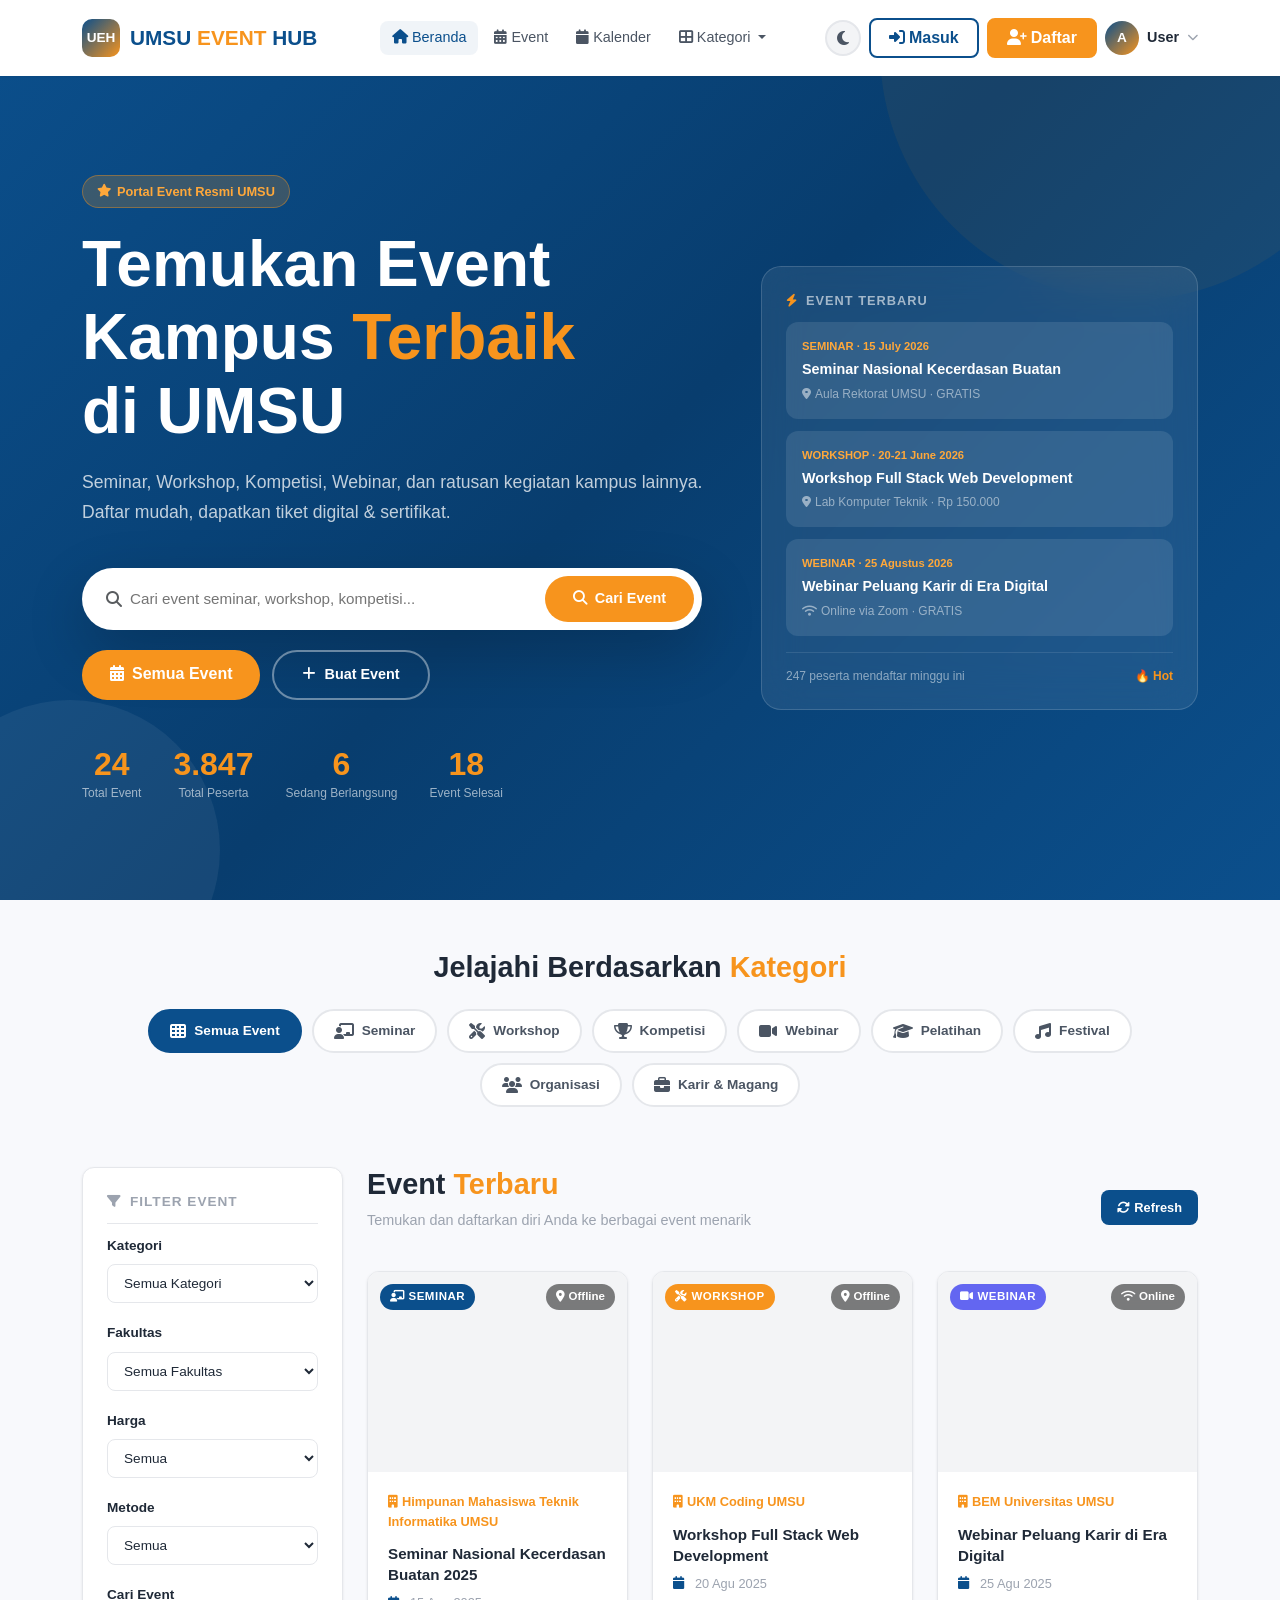
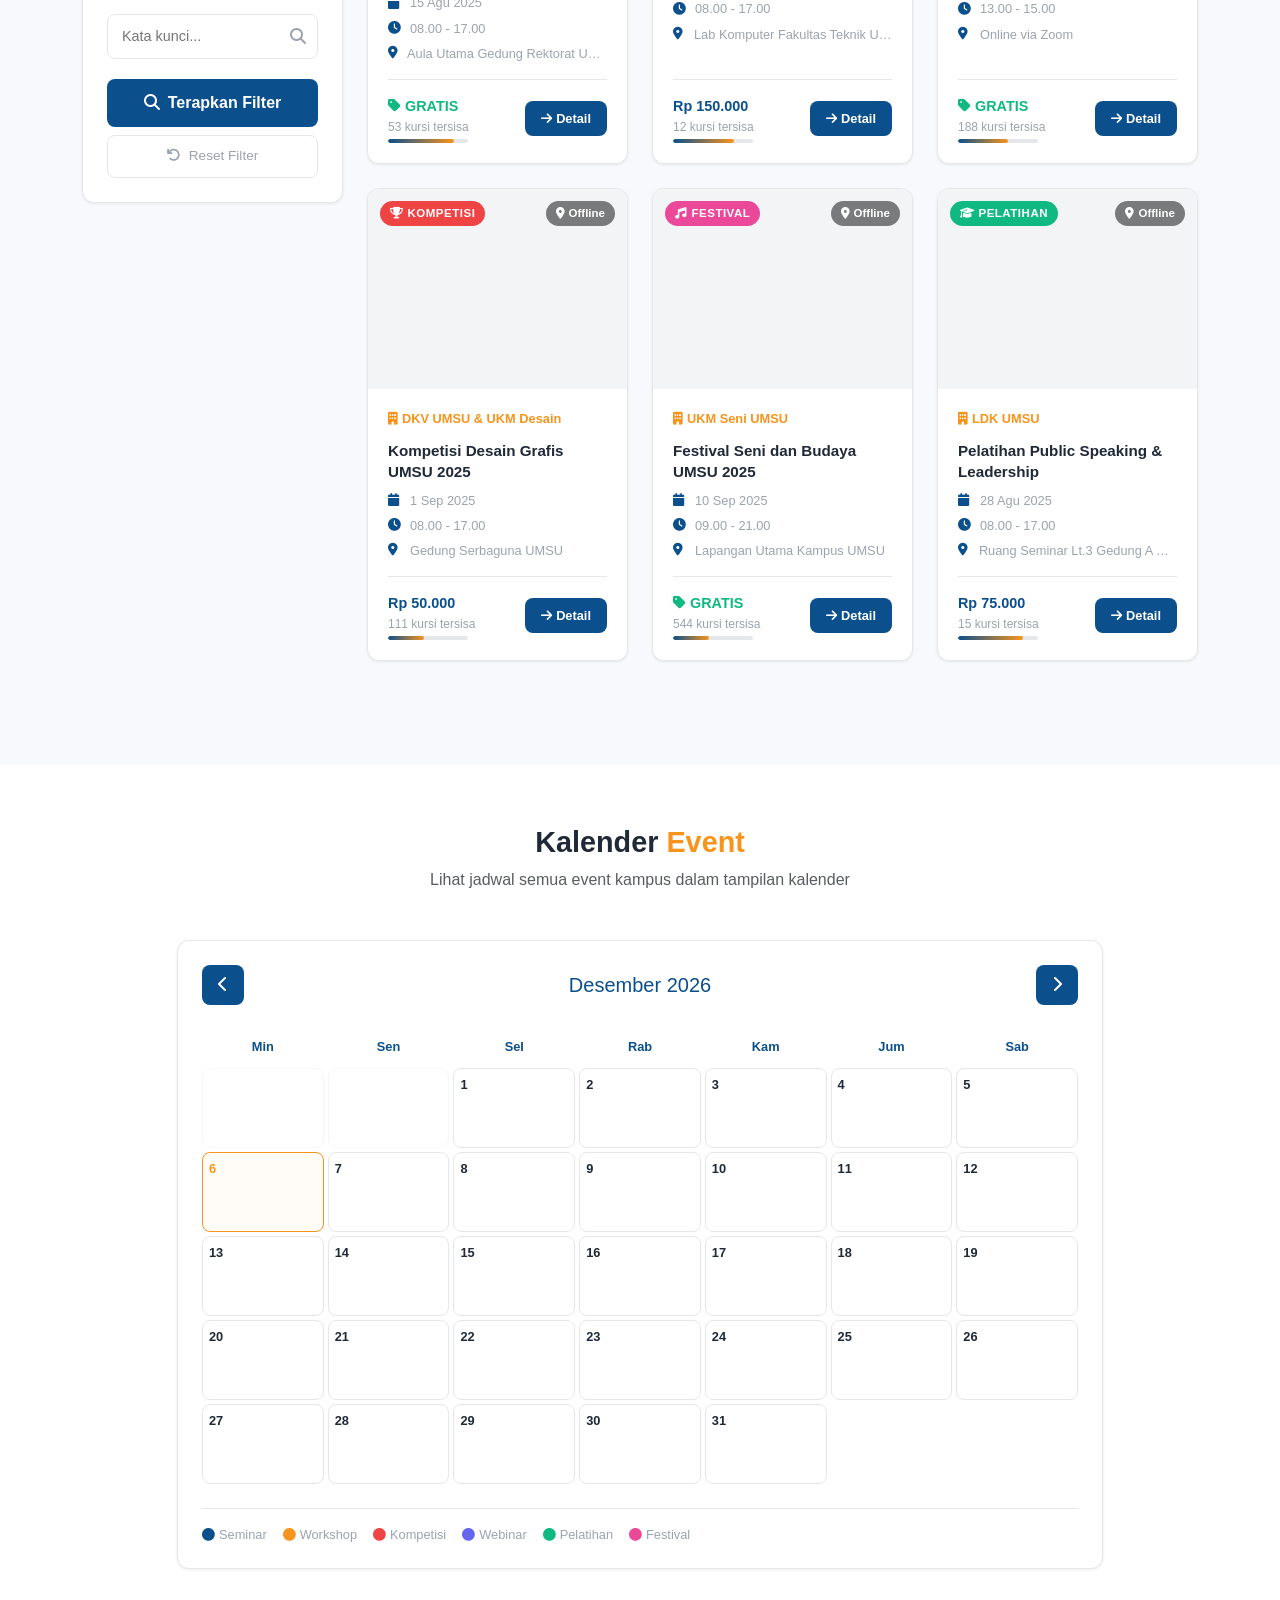
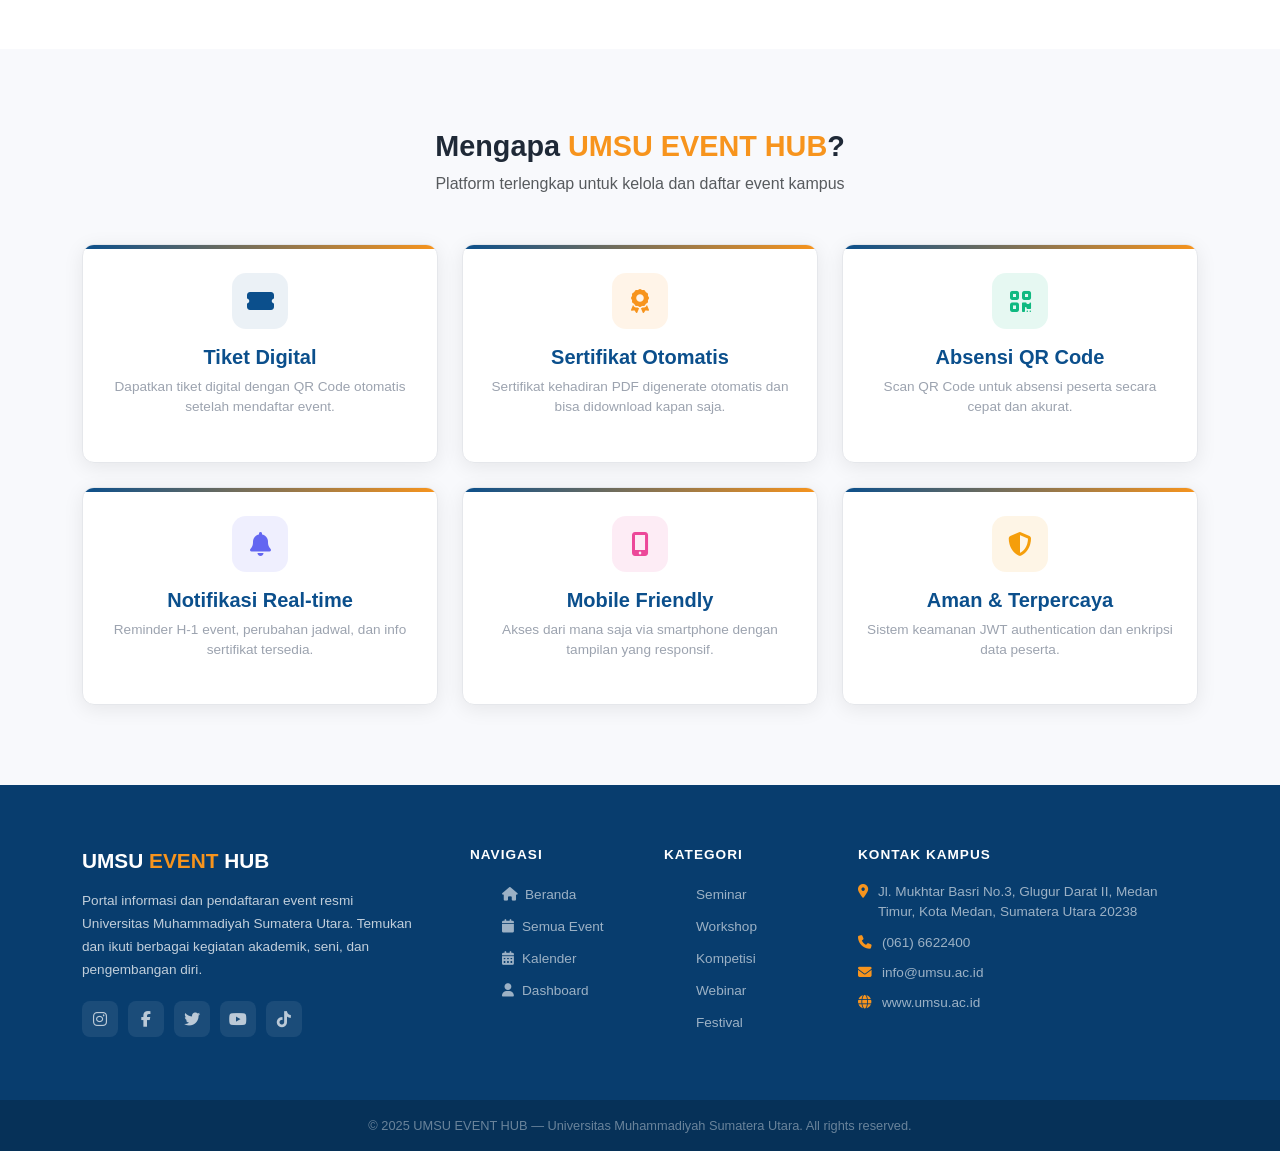
==== commit 92aaba94: "Update index.html" ====
--- a/index.html
+++ b/index.html
@@ -170,17 +170,17 @@
               <i class="fas fa-bolt me-2" style="color:var(--orange)"></i>Event Terbaru
             </div>
             <div class="hero-event-preview" onclick="openEventDetail(1)">
-              <div style="font-size:0.7rem;color:var(--orange-light);font-weight:700">SEMINAR · 15 Agustus 2025</div>
+              <div style="font-size:0.7rem;color:var(--orange-light);font-weight:700">SEMINAR · 15 July 2026</div>
               <div style="font-size:0.9rem;font-weight:700;color:white;margin:4px 0">Seminar Nasional Kecerdasan Buatan</div>
               <div style="font-size:0.75rem;color:rgba(255,255,255,0.5)"><i class="fas fa-map-marker-alt me-1"></i>Aula Rektorat UMSU · GRATIS</div>
             </div>
             <div class="hero-event-preview" onclick="openEventDetail(2)">
-              <div style="font-size:0.7rem;color:var(--orange-light);font-weight:700">WORKSHOP · 20-21 Agustus 2025</div>
+              <div style="font-size:0.7rem;color:var(--orange-light);font-weight:700">WORKSHOP · 20-21 June 2026</div>
               <div style="font-size:0.9rem;font-weight:700;color:white;margin:4px 0">Workshop Full Stack Web Development</div>
               <div style="font-size:0.75rem;color:rgba(255,255,255,0.5)"><i class="fas fa-map-marker-alt me-1"></i>Lab Komputer Teknik · Rp 150.000</div>
             </div>
             <div class="hero-event-preview" onclick="openEventDetail(3)">
-              <div style="font-size:0.7rem;color:var(--orange-light);font-weight:700">WEBINAR · 25 Agustus 2025</div>
+              <div style="font-size:0.7rem;color:var(--orange-light);font-weight:700">WEBINAR · 25 Agustus 2026</div>
               <div style="font-size:0.9rem;font-weight:700;color:white;margin:4px 0">Webinar Peluang Karir di Era Digital</div>
               <div style="font-size:0.75rem;color:rgba(255,255,255,0.5)"><i class="fas fa-wifi me-1"></i>Online via Zoom · GRATIS</div>
             </div>
@@ -245,7 +245,8 @@
             <label>Fakultas</label>
             <select id="filter-faculty">
               <option value="">Semua Fakultas</option>
-              <option value="Teknik">Teknik</option>
+              <option value="Teknik">Teknik Informasi</option>
+              <option value="Teknik">Teknik Mesin</option>
               <option value="Ekonomi">Ekonomi & Bisnis</option>
               <option value="Hukum">Hukum</option>
               <option value="FISIP">FISIP</option>
@@ -670,4 +671,4 @@
 </script>
 <script src="js/main.js"></script>
 </body>
-</html>+</html>
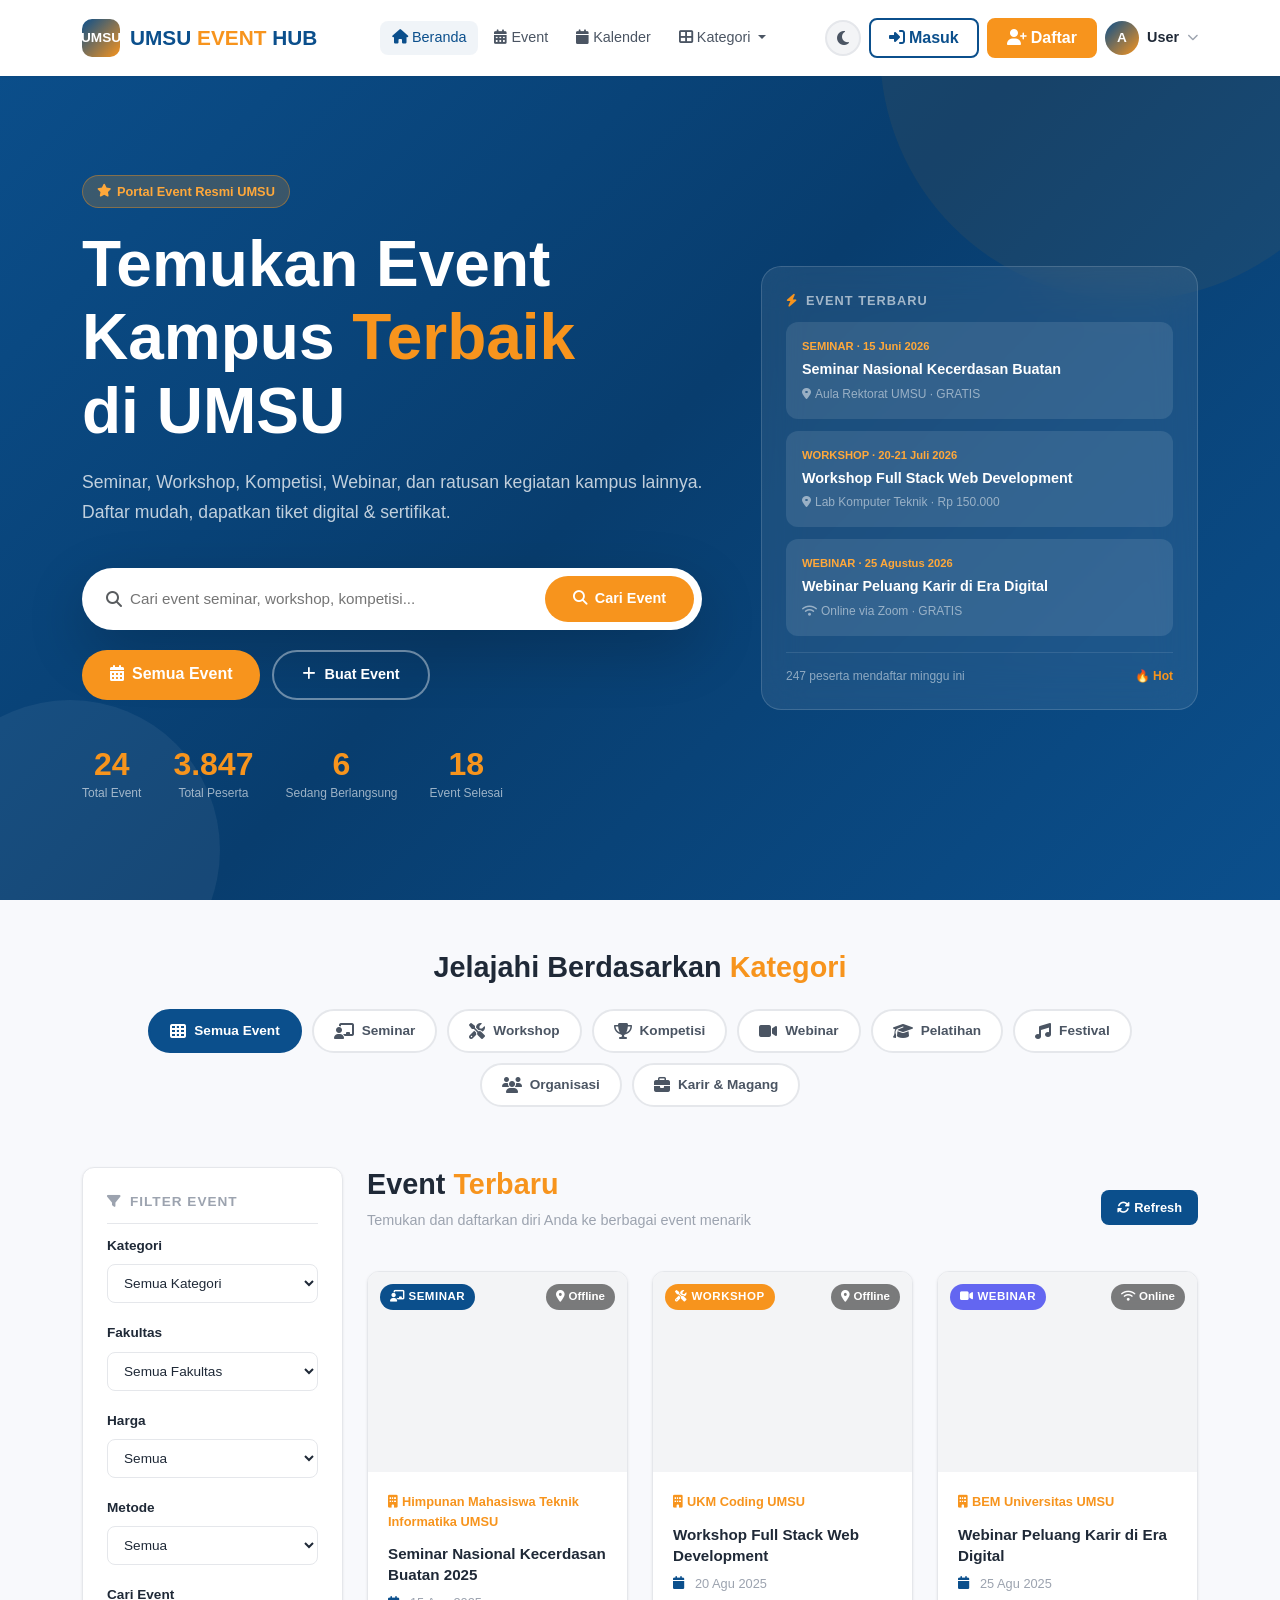
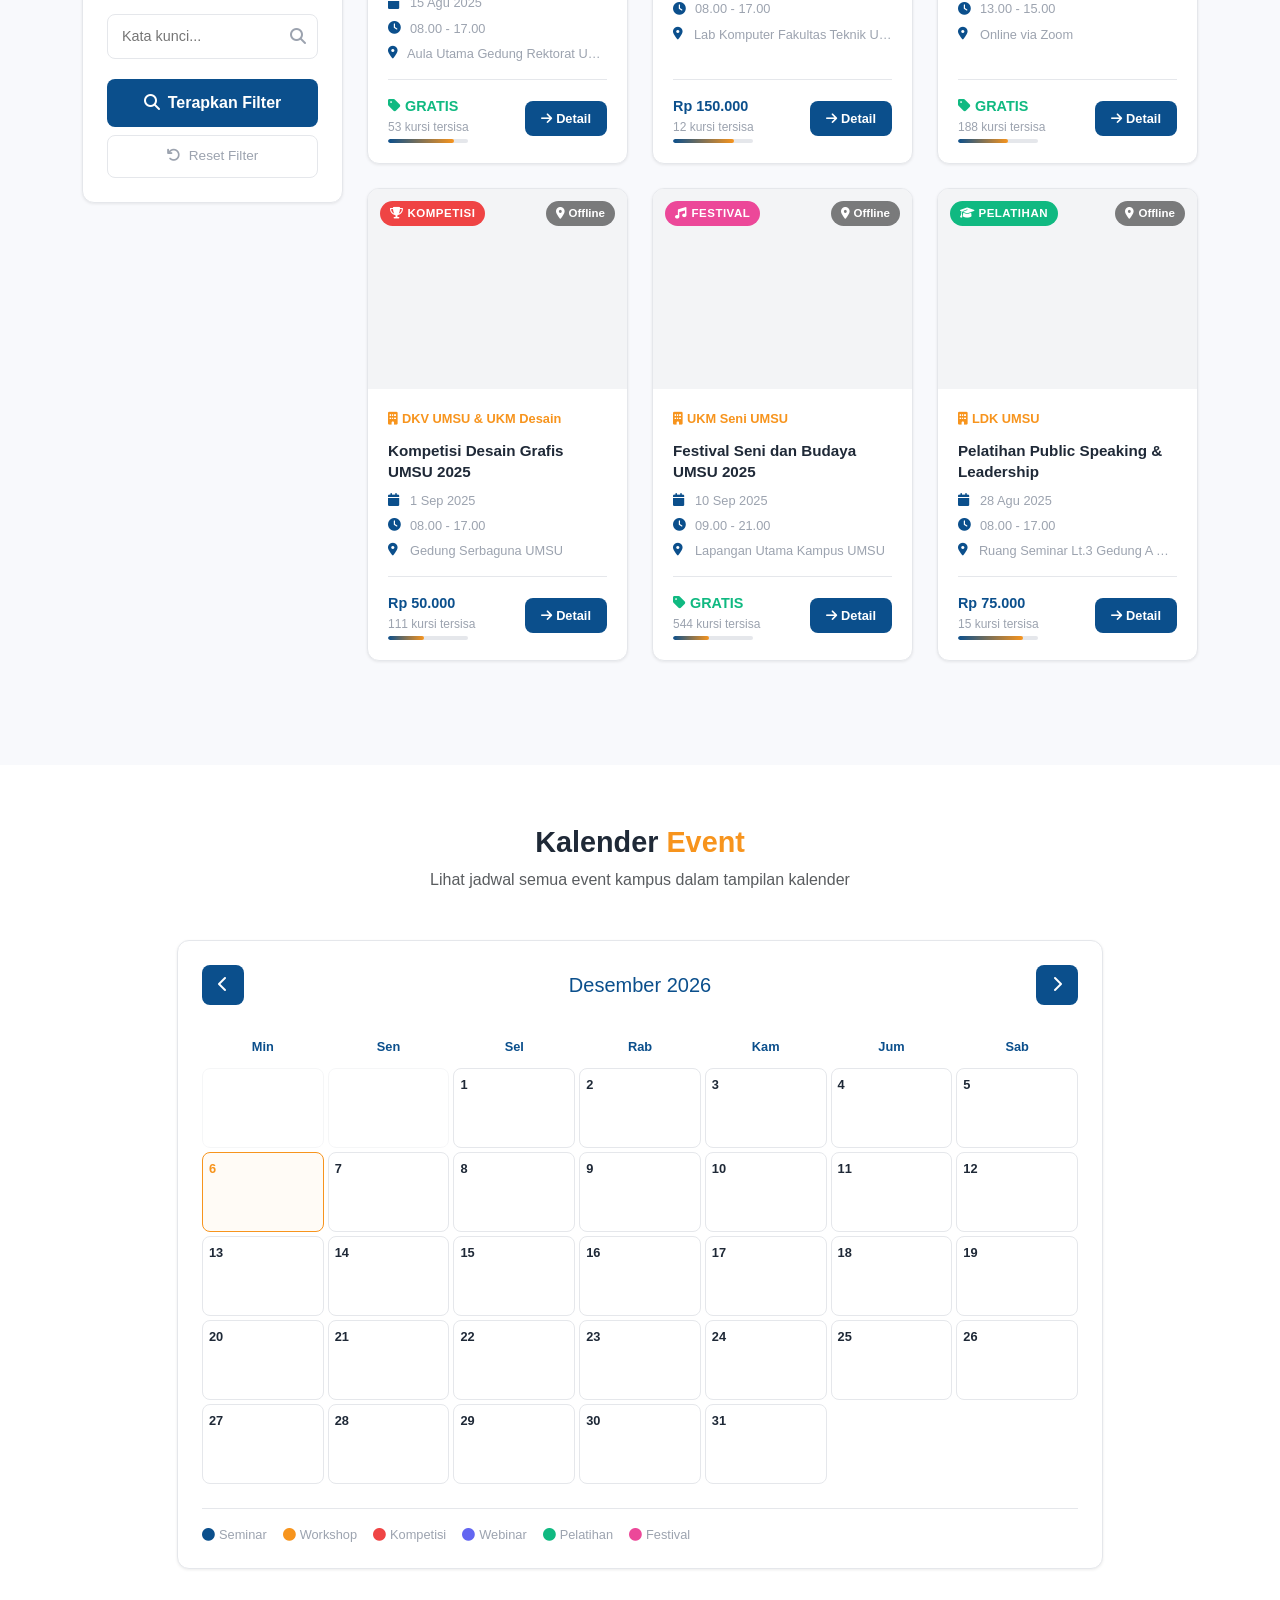
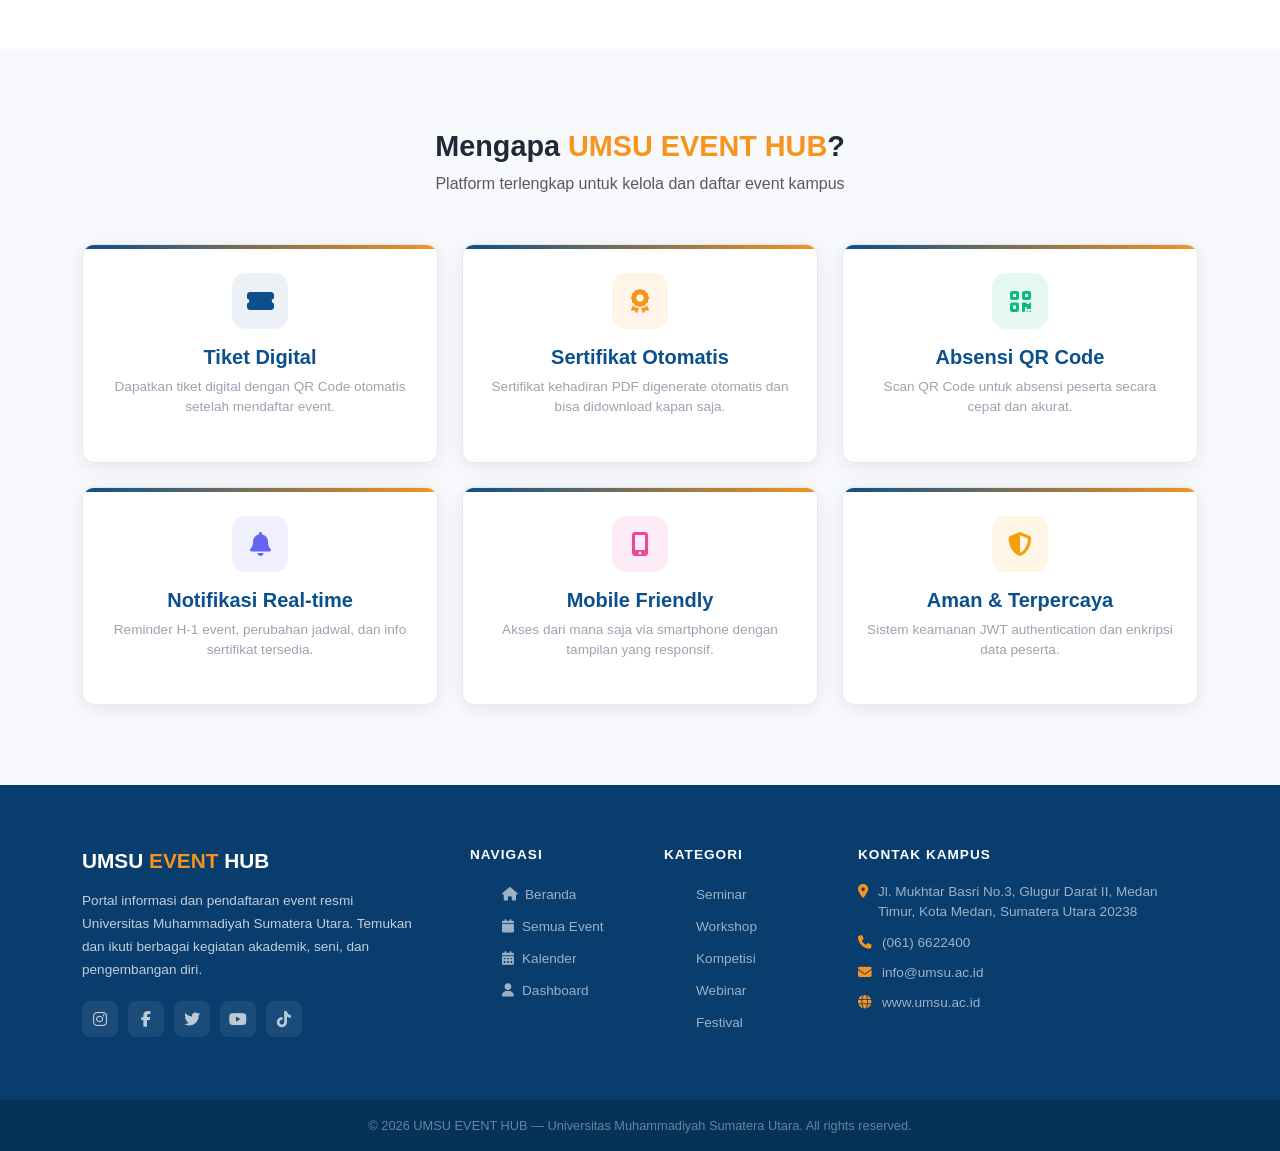
==== commit eb971c63: "Add files via upload" ====
--- a/index.html
+++ b/index.html
@@ -39,7 +39,7 @@
 <nav class="navbar navbar-expand-lg bg-white">
   <div class="container">
     <a class="navbar-brand" href="index.html">
-      <div class="brand-logo">UEH</div>
+      <div class="brand-logo">UMSU</div>
       <span class="brand-text">UMSU <span>EVENT</span> HUB</span>
     </a>
     
@@ -170,12 +170,12 @@
               <i class="fas fa-bolt me-2" style="color:var(--orange)"></i>Event Terbaru
             </div>
             <div class="hero-event-preview" onclick="openEventDetail(1)">
-              <div style="font-size:0.7rem;color:var(--orange-light);font-weight:700">SEMINAR · 15 July 2026</div>
+              <div style="font-size:0.7rem;color:var(--orange-light);font-weight:700">SEMINAR · 15 Juni 2026</div>
               <div style="font-size:0.9rem;font-weight:700;color:white;margin:4px 0">Seminar Nasional Kecerdasan Buatan</div>
               <div style="font-size:0.75rem;color:rgba(255,255,255,0.5)"><i class="fas fa-map-marker-alt me-1"></i>Aula Rektorat UMSU · GRATIS</div>
             </div>
             <div class="hero-event-preview" onclick="openEventDetail(2)">
-              <div style="font-size:0.7rem;color:var(--orange-light);font-weight:700">WORKSHOP · 20-21 June 2026</div>
+              <div style="font-size:0.7rem;color:var(--orange-light);font-weight:700">WORKSHOP · 20-21 Juli 2026</div>
               <div style="font-size:0.9rem;font-weight:700;color:white;margin:4px 0">Workshop Full Stack Web Development</div>
               <div style="font-size:0.75rem;color:rgba(255,255,255,0.5)"><i class="fas fa-map-marker-alt me-1"></i>Lab Komputer Teknik · Rp 150.000</div>
             </div>
@@ -245,7 +245,7 @@
             <label>Fakultas</label>
             <select id="filter-faculty">
               <option value="">Semua Fakultas</option>
-              <option value="Teknik">Teknik Informasi</option>
+              <option value="Teknik">Teknologi Informasi</option>
               <option value="Teknik">Teknik Mesin</option>
               <option value="Ekonomi">Ekonomi & Bisnis</option>
               <option value="Hukum">Hukum</option>
@@ -475,7 +475,7 @@
   </div>
   <div class="footer-bottom">
     <div class="container">
-      <span>© 2025 UMSU EVENT HUB — Universitas Muhammadiyah Sumatera Utara. All rights reserved.</span>
+      <span>© 2026 UMSU EVENT HUB — Universitas Muhammadiyah Sumatera Utara. All rights reserved.</span>
     </div>
   </div>
 </footer>
@@ -671,4 +671,4 @@
 </script>
 <script src="js/main.js"></script>
 </body>
-</html>
+</html>
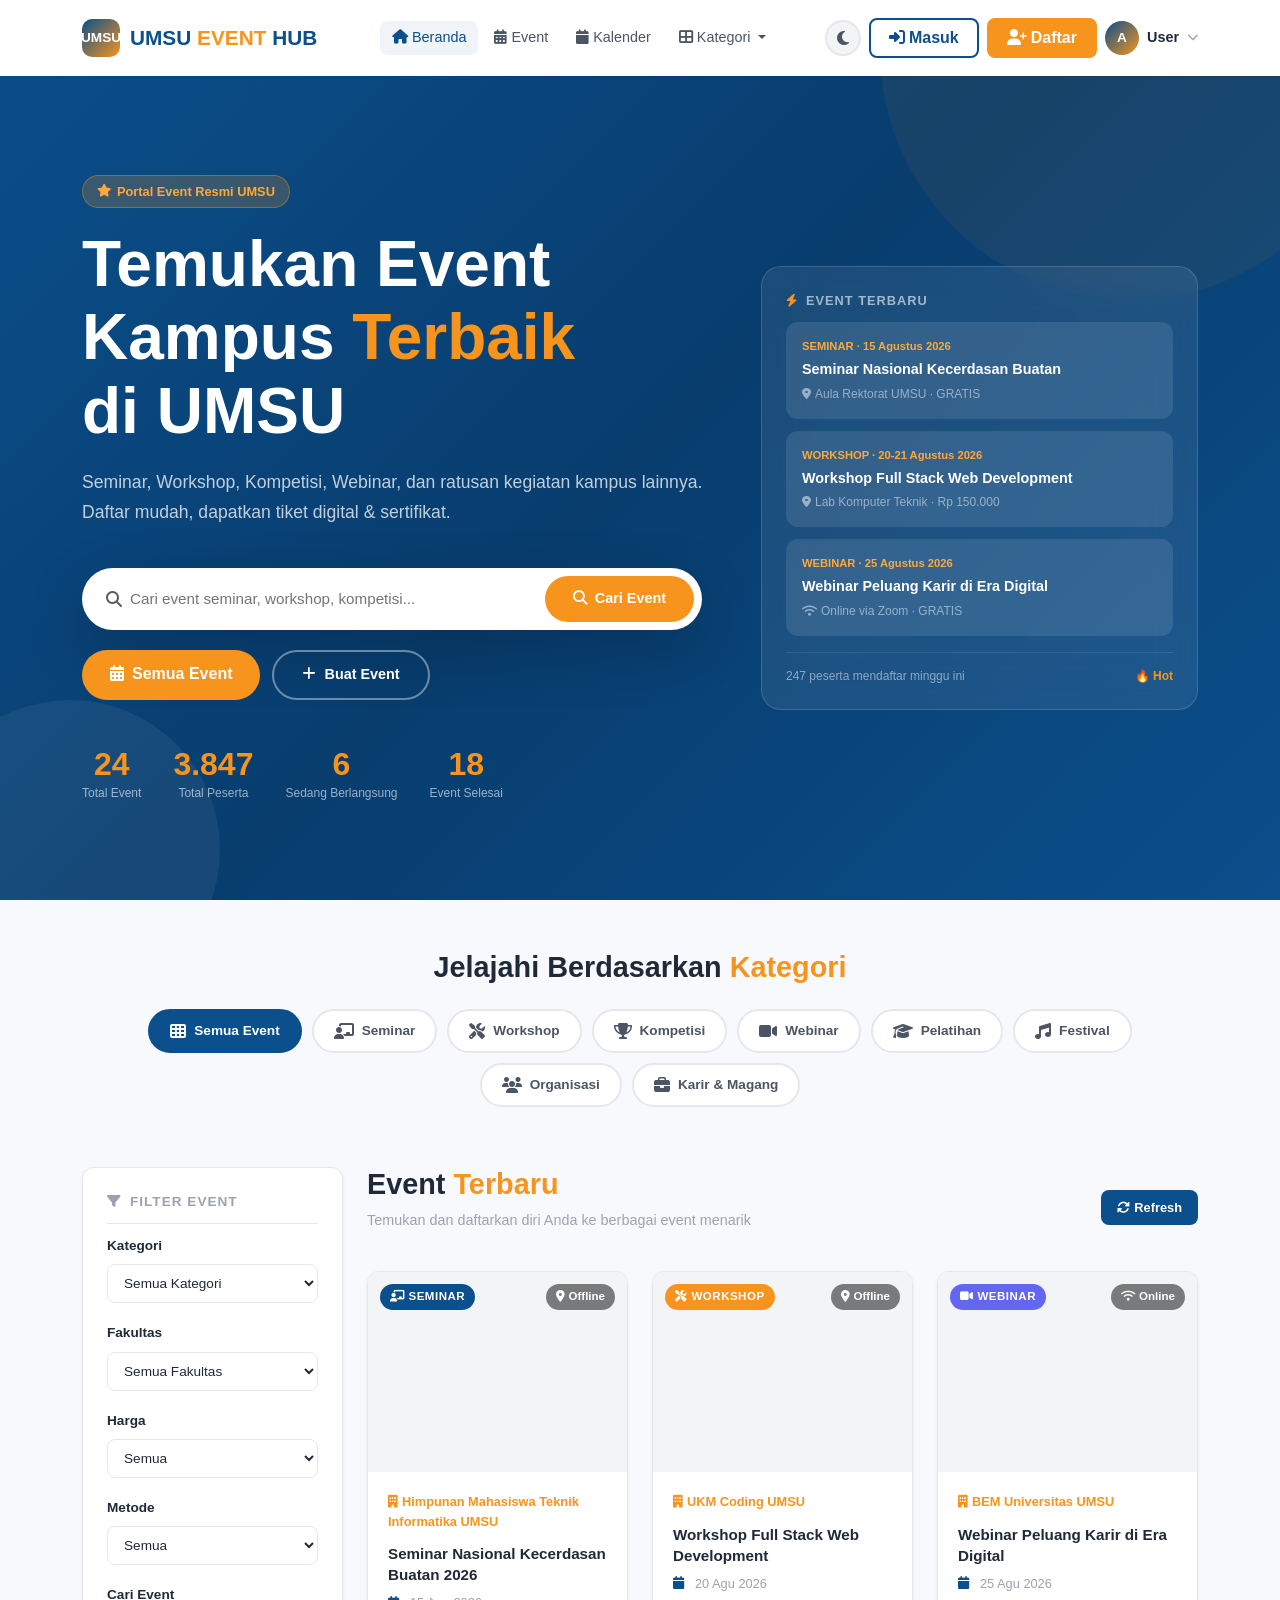
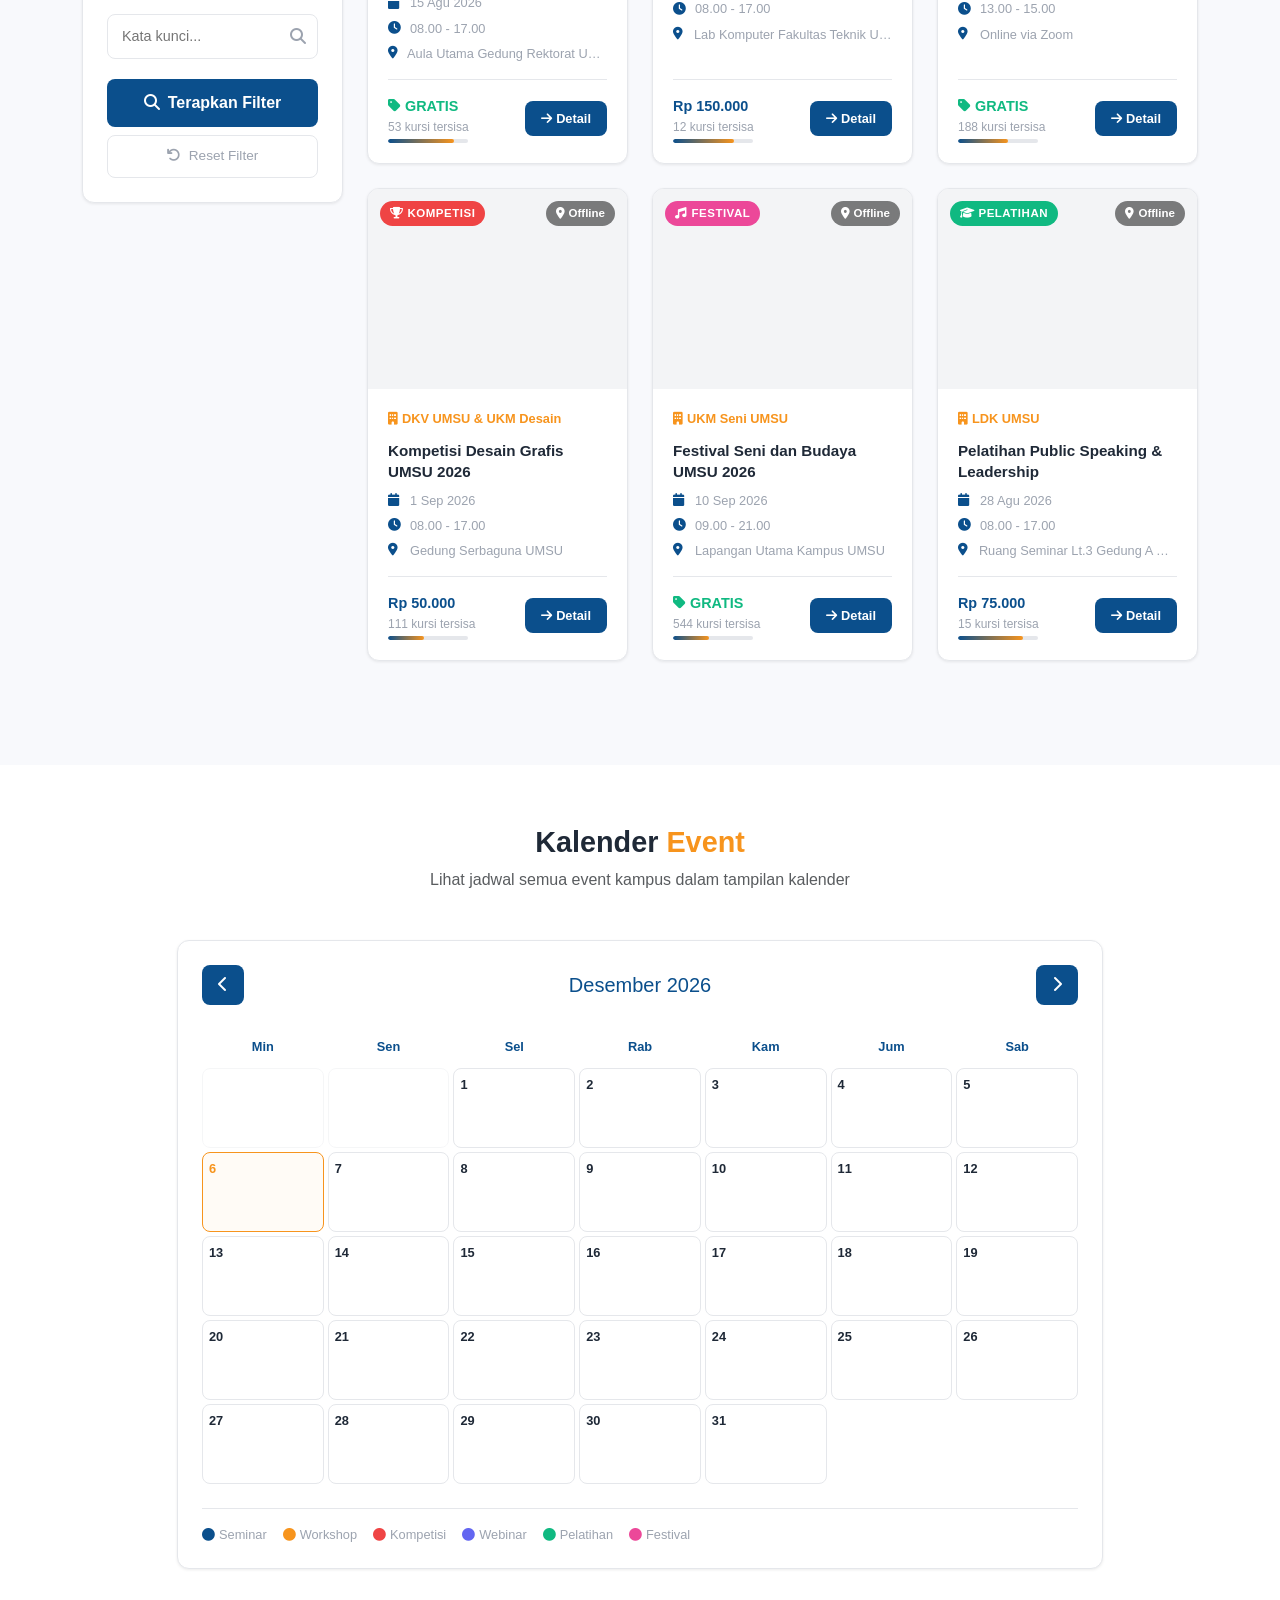
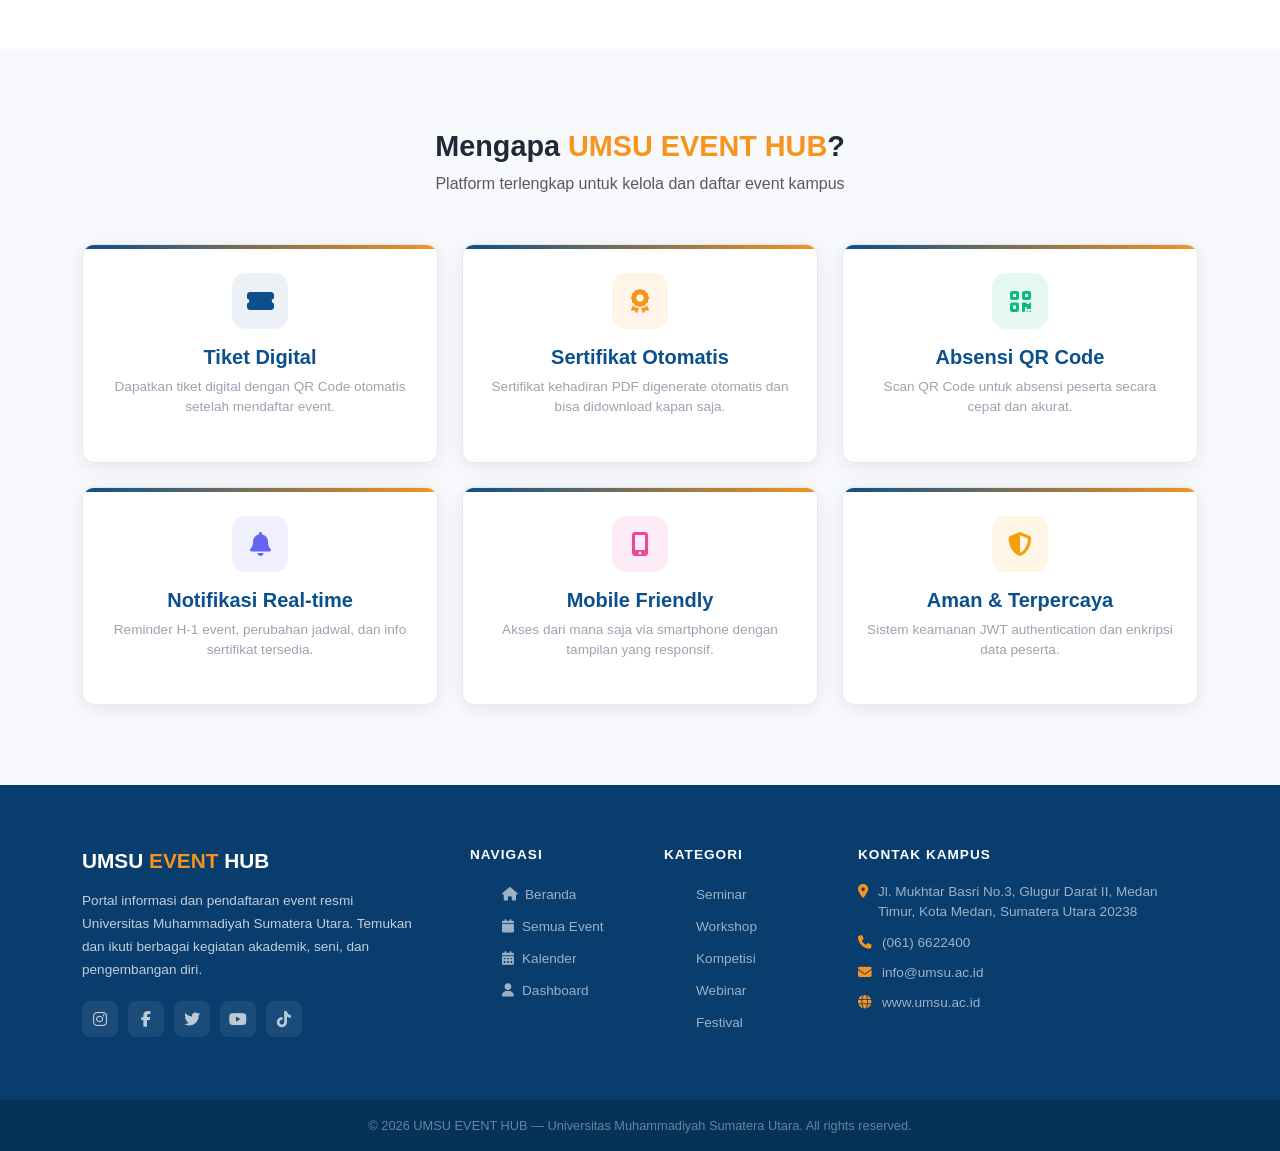
==== commit 1c080361: "Add files via upload" ====
--- a/index.html
+++ b/index.html
@@ -170,12 +170,12 @@
               <i class="fas fa-bolt me-2" style="color:var(--orange)"></i>Event Terbaru
             </div>
             <div class="hero-event-preview" onclick="openEventDetail(1)">
-              <div style="font-size:0.7rem;color:var(--orange-light);font-weight:700">SEMINAR · 15 Juni 2026</div>
+              <div style="font-size:0.7rem;color:var(--orange-light);font-weight:700">SEMINAR · 15 Agustus 2026</div>
               <div style="font-size:0.9rem;font-weight:700;color:white;margin:4px 0">Seminar Nasional Kecerdasan Buatan</div>
               <div style="font-size:0.75rem;color:rgba(255,255,255,0.5)"><i class="fas fa-map-marker-alt me-1"></i>Aula Rektorat UMSU · GRATIS</div>
             </div>
             <div class="hero-event-preview" onclick="openEventDetail(2)">
-              <div style="font-size:0.7rem;color:var(--orange-light);font-weight:700">WORKSHOP · 20-21 Juli 2026</div>
+              <div style="font-size:0.7rem;color:var(--orange-light);font-weight:700">WORKSHOP · 20-21 Agustus 2026</div>
               <div style="font-size:0.9rem;font-weight:700;color:white;margin:4px 0">Workshop Full Stack Web Development</div>
               <div style="font-size:0.75rem;color:rgba(255,255,255,0.5)"><i class="fas fa-map-marker-alt me-1"></i>Lab Komputer Teknik · Rp 150.000</div>
             </div>
@@ -557,7 +557,7 @@
               <label class="form-label-custom">Fakultas</label>
               <select id="regFaculty" class="form-control-custom">
                 <option value="">Pilih Fakultas</option>
-                <option>Teknik</option><option>Ekonomi</option><option>Hukum</option>
+                <option>Teknik Mesin</option><option>Ekonomi</option><option>Hukum</option><option>Teknologi Informasi</option>
                 <option>FISIP</option><option>FAI</option><option>Pertanian</option><option>Kedokteran</option>
               </select>
             </div>
